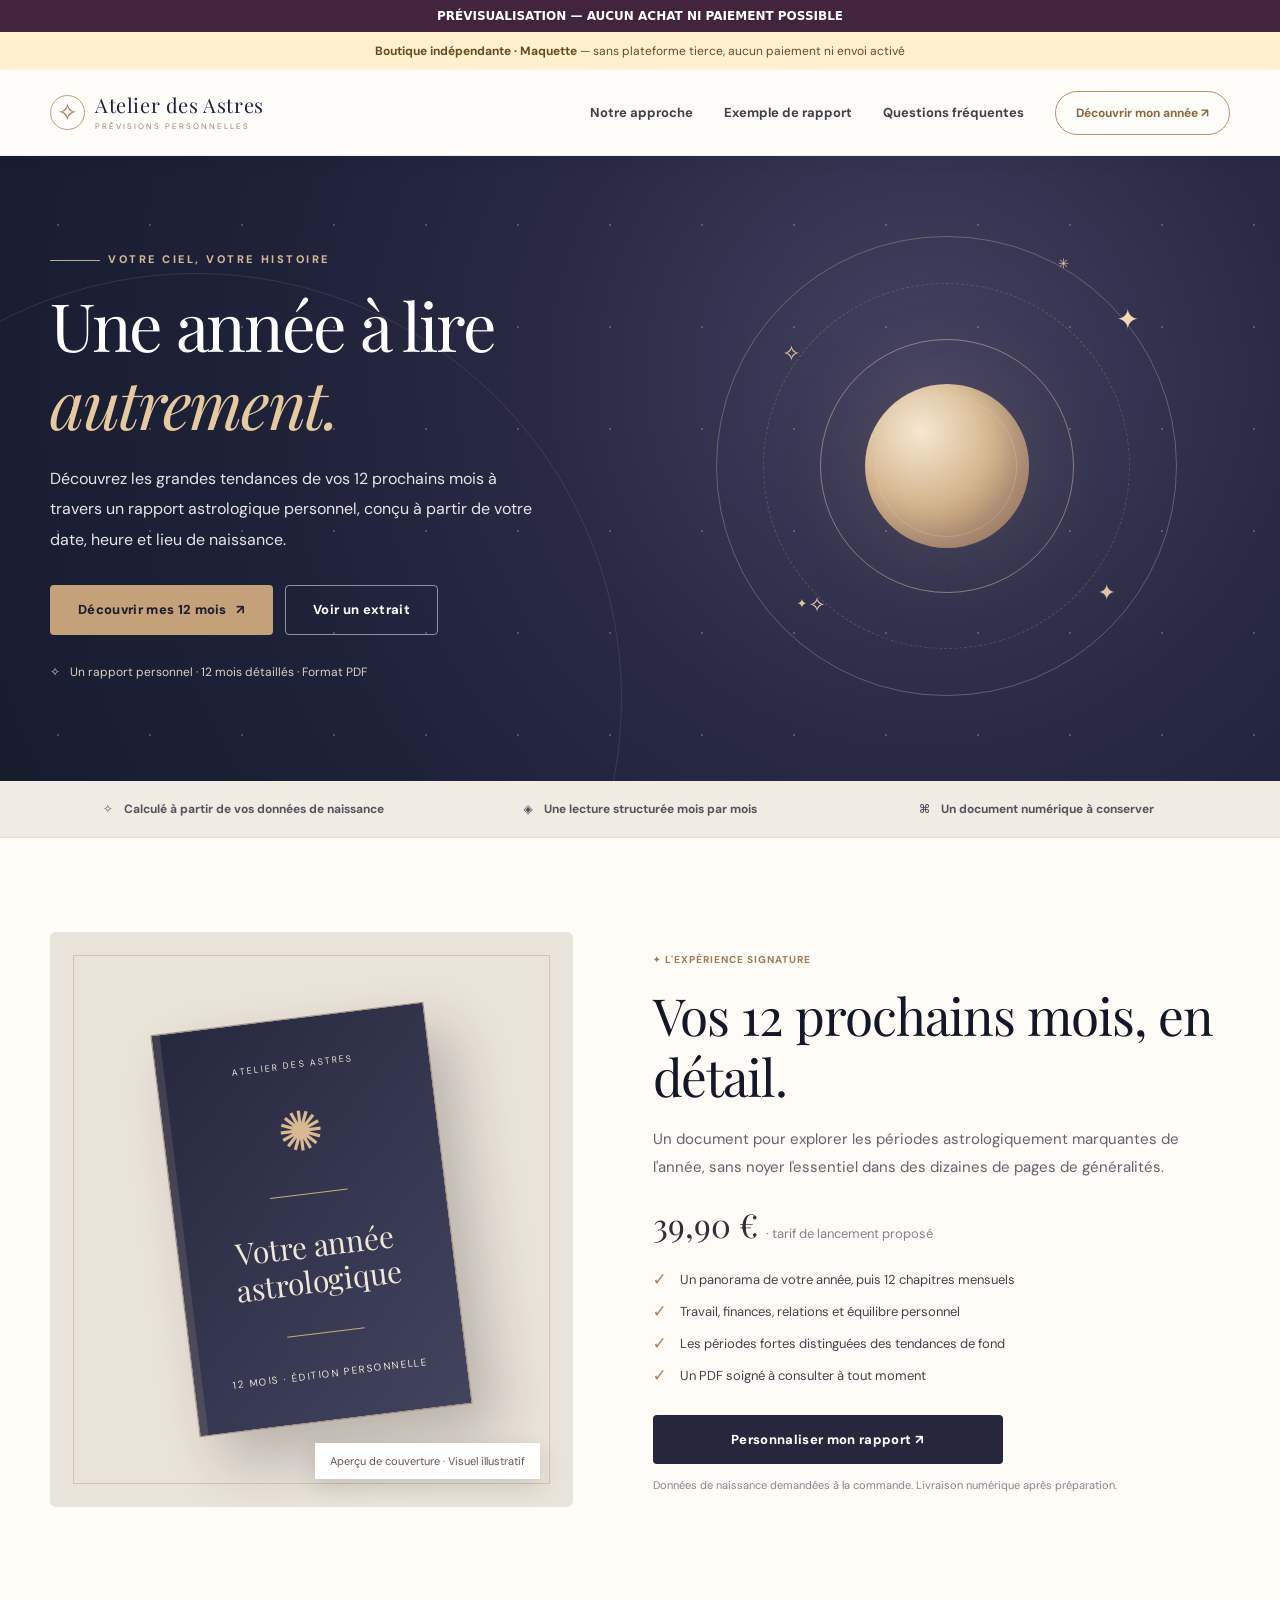
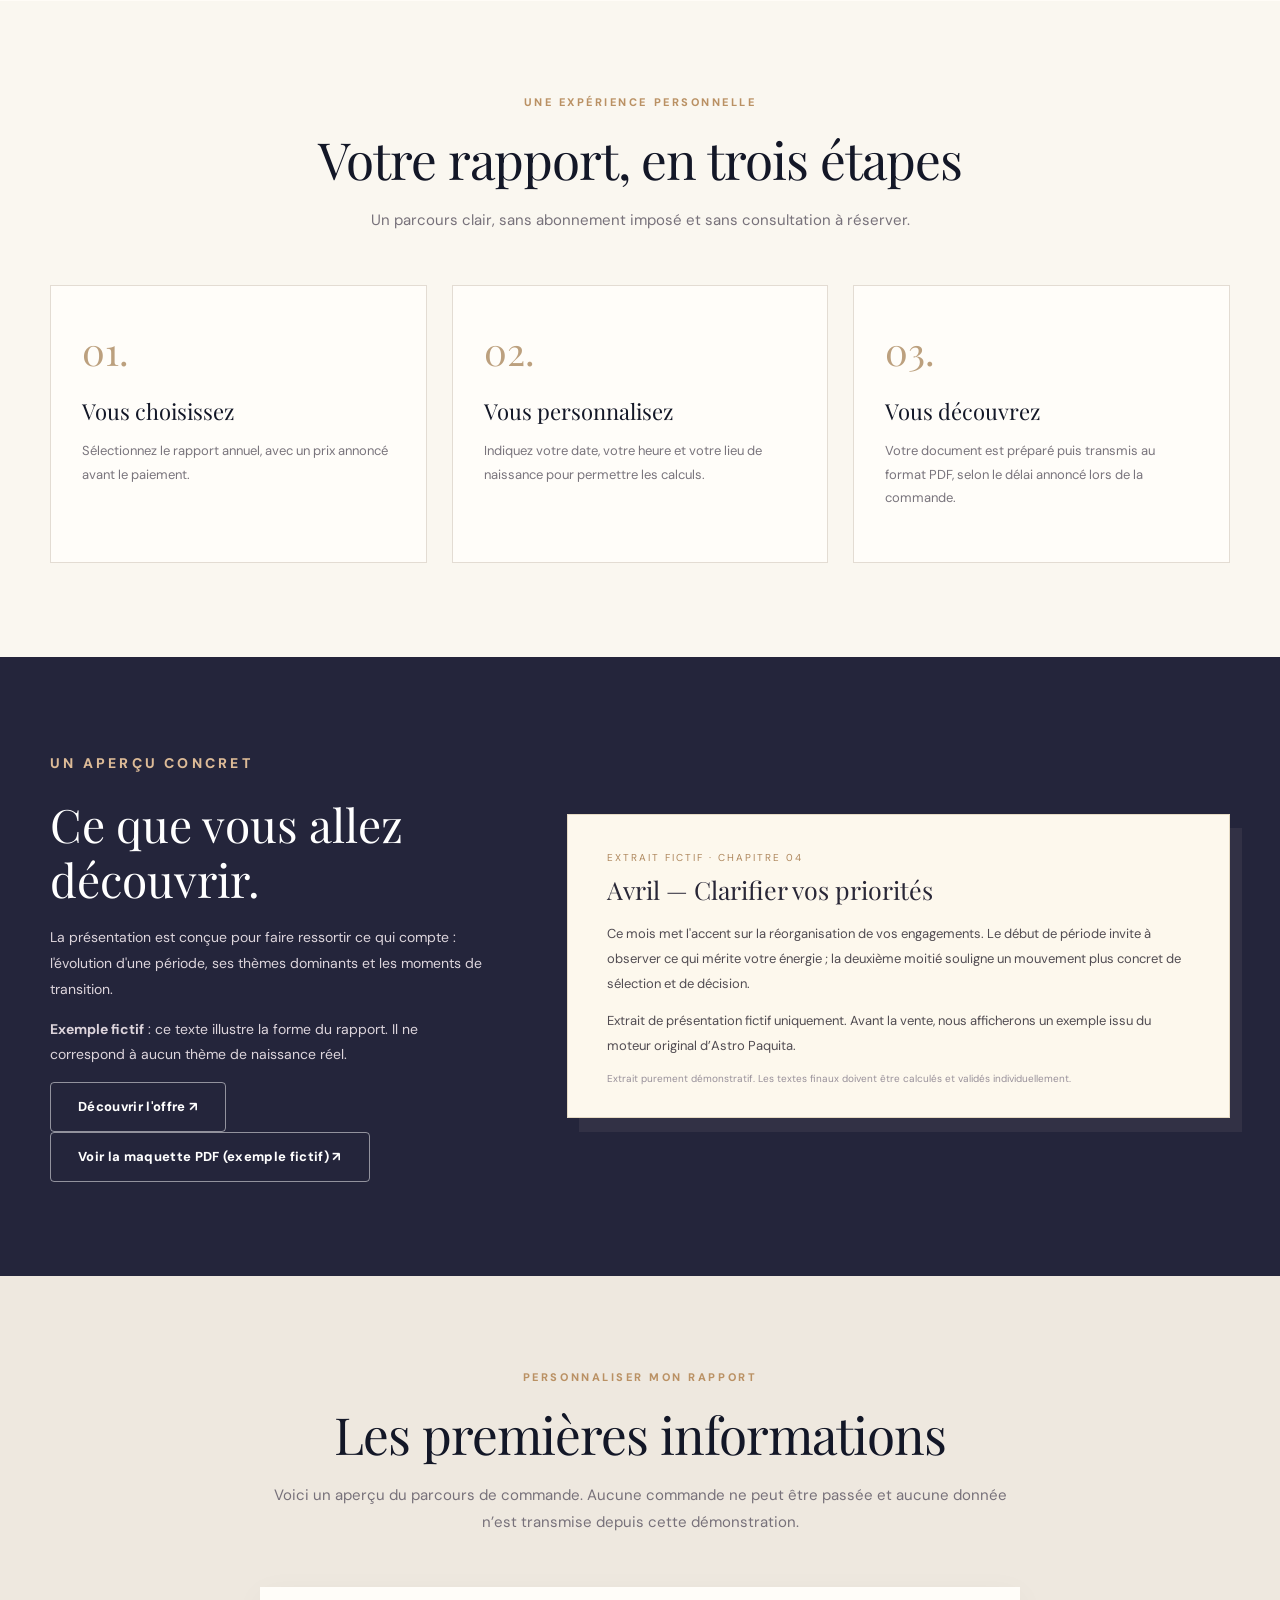
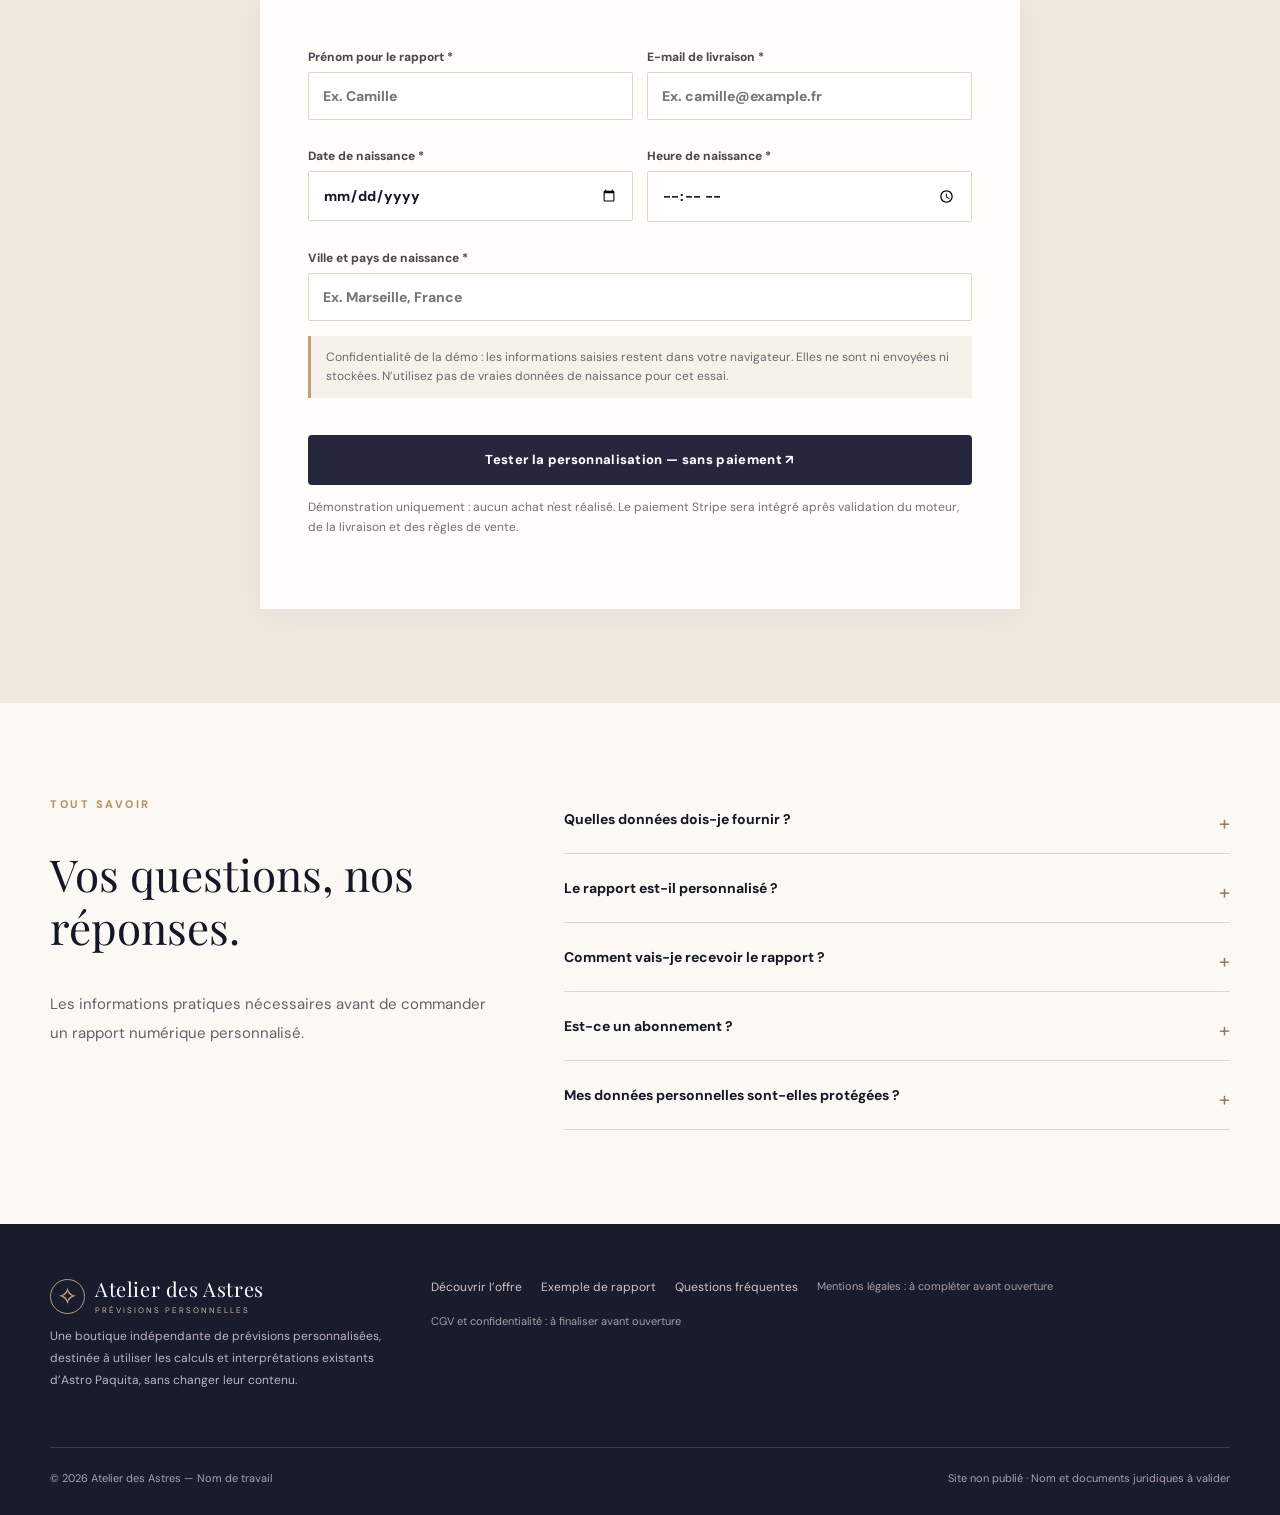
==== boutique-astres-demo/index.html @ d21942f3 "Ajouter la maquette de boutique astrologique en branche isolée, sans vente" ====
<!doctype html>
<!DOCTYPE html>
<html lang="fr"><head><meta name="robots" content="noindex,nofollow,noarchive"><meta charset="utf-8"/><meta content="width=device-width,initial-scale=1" name="viewport"/><meta content="#20243d" name="theme-color"/><title>Atelier des Astres | Prévisions astrologiques personnalisées — Démonstration</title><meta content="Prototype de boutique indépendante de prévisions astrologiques personnalisées, sans plateforme tierce." name="description"/><style>@import url('https://fonts.googleapis.com/css2?family=DM+Sans:wght@400;500;600;700&family=Manrope:wght@400;500;600;700;800&family=Playfair+Display:wght@400;500;600;700&display=swap');
:root{--night:#131727;--deep:#20243d;--wine:#343049;--gold:#ba9164;--lightgold:#dbc4a3;--cream:#faf7f0;--paper:#fffcf7;--gray:#666a76;--line:rgba(28,31,45,.12);--radius:16px;--serif:'Playfair Display',Georgia,serif;--sans:'DM Sans',Arial,sans}
*{box-sizing:border-box}html{scroll-behavior:smooth}body{margin:0;background:var(--cream);color:var(--night);font-family:var(--sans);font-size:16px;-webkit-font-smoothing:antialiased}button,input,select,textarea{font:inherit}a{color:inherit;text-decoration:none}button{cursor:pointer}img{max-width:100%}.container{width:min(1180px,calc(100% - 48px));margin:0 auto}.sr-only{position:absolute;width:1px;height:1px;clip:rect(0,0,0,0);overflow:hidden}.skip{position:absolute;left:-999px}.skip:focus{left:10px;top:10px;z-index:60;background:white;padding:15px}.announce{background:#29283b;color:#fbebd6;text-align:center;letter-spacing:.11em;text-transform:uppercase;font-size:10px;font-weight:700;padding:10px 12px}.site-header{position:sticky;top:0;z-index:45;background:#fffdf9;border-bottom:1px solid rgba(27,23,32,.07);box-shadow:0 4px 25px rgba(10,10,20,.02)}.head-in{height:85px;display:flex;align-items:center;justify-content:space-between;gap:20px}.logo{display:flex;align-items:center;gap:10px;color:#20203b;line-height:1}.brand-glyph{width:35px;height:35px;display:inline-grid;place-items:center;border:1px solid #b89c7a;border-radius:50%;font-family:Georgia;font-size:25px;color:#a27e5e}.brand-text{font-family:var(--serif);font-size:20px;letter-spacing:.03em}.brand-sub{display:block;font-family:var(--sans);text-transform:uppercase;font-size:8px;letter-spacing:.25em;margin-top:7px;color:#9c8069}.nav{display:flex;align-items:center;gap:31px}.nav a{font-size:13px;font-weight:700;color:#41404a}.nav a:hover{color:#a47a50}.nav-cta{border:1px solid var(--gold);padding:13px 20px;border-radius:30px!important;color:#8b673f!important;font-size:12px!important}.menu-btn{display:none;border:0;background:transparent;color:var(--night);font-size:23px}.hero{position:relative;background:radial-gradient(circle at 72% 35%,#43415f 0%,#292943 38%,#1e2239 65%,#181c2f 100%);color:#fff;overflow:hidden}.hero::before{content:'';position:absolute;inset:0;opacity:.25;background-image:radial-gradient(#f9dfbb 1px, transparent 1.2px);background-size:92px 102px;transform:translate(12px,18px);pointer-events:none}.hero::after{content:'';position:absolute;left:-18%;bottom:-55%;width:850px;height:850px;border:1px solid rgba(211,183,148,.14);border-radius:50%}.hero-in{min-height:610px;display:grid;grid-template-columns:1.04fr .96fr;align-items:center;position:relative;z-index:1;padding-top:60px;padding-bottom:65px}.eyebrow{text-transform:uppercase;letter-spacing:.23em;font-size:11px;font-weight:800;color:var(--gold);margin:0 0 20px}.hero .eyebrow{color:#d6b993}.hero h1{font-family:var(--serif);font-size:clamp(49px,5.2vw,78px);line-height:1.16;letter-spacing:-.035em;max-width:665px;font-weight:400;margin:0 0 23px}.hero h1 em{font-weight:400;color:#e7c99f;font-style:italic}.hero-desc{max-width:485px;color:#e7e4e9;font-size:16px;line-height:1.9;margin:0 0 30px}.btn{border-radius:4px;border:1px solid transparent;background:var(--night);color:#fff;padding:16px 27px;display:inline-flex;align-items:center;justify-content:center;gap:9px;font-size:13px;letter-spacing:.025em;font-weight:800;line-height:1.2}.btn:hover{filter:brightness(1.10)}.btn.gold{background:#c5a17a;color:#1c1d2e}.btn.outline{background:transparent;border-color:rgba(255,255,255,.5);color:#fff}.btn.ink{background:#26263d}.hero-acts{display:flex;flex-wrap:wrap;align-items:center;gap:12px}.hero-note{display:flex;gap:10px;align-items:center;margin-top:29px;color:#ded0c0;font-size:12px}.hero-visual{position:relative;width:100%;height:500px;display:grid;place-items:center}.orbital{position:relative;width:min(470px,100%);aspect-ratio:1;display:grid;place-items:center}.orbit{position:absolute;border-radius:50%;border:1px solid rgba(229,204,173,.3)}.orbit.o1{inset:1%}.orbit.o2{inset:11%;border-style:dashed;border-color:rgba(229,204,173,.20)}.orbit.o3{inset:23%;border-color:rgba(229,204,173,.47)}.orbit.o4{inset:35%;border-color:rgba(229,204,173,.3)}.orbit.o1::after{content:'✦';position:absolute;right:8%;top:14%;font-size:28px;color:#f3d9b3}.orbit.o2::after{content:'✧';position:absolute;left:12%;bottom:8%;font-size:21px;color:#e8d1b1}.sun{width:35%;aspect-ratio:1;border-radius:50%;background:radial-gradient(circle at 34% 29%,#f5e8d3,#d7ba93 42%,#b28d67 79%,#7b6680 100%);box-shadow:0 0 100px #e1ba8a22, inset -17px -17px 25px #7d657450}.star{position:absolute;color:#e1c59e;font-size:22px}.star.s1{left:15%;top:23%}.star.s2{right:14%;bottom:20%}.star.s3{right:24%;top:5%;font-size:13px}.star.s4{left:18%;bottom:19%;font-size:13px}.mini-line{width:50px;border-top:1px solid #c6a987;display:inline-block;vertical-align:middle;margin-right:8px}.trust-strip{background:#f1ece3;border-bottom:1px solid #e5ddd2}.trust-in{display:grid;grid-template-columns:repeat(3,1fr);gap:10px;padding:20px 0}.trust-item{display:flex;align-items:center;justify-content:center;gap:11px;color:#545260;font-size:12px;font-weight:700}.trust-item svg{width:19px;height:19px;color:#9d795b}.section{padding:94px 0}.section-heading{text-align:center;max-width:740px;margin:0 auto 51px}.section-heading h2,.story-copy h2,.offer-copy h2,.faq-area h2{font-family:var(--serif);font-size:clamp(35px,4vw,52px);font-weight:400;letter-spacing:-.02em;line-height:1.2;margin:12px 0 17px}.section-heading p:not(.eyebrow){color:#77717a;line-height:1.8;font-size:15px}.offer{background:var(--paper)}.offer-in{display:grid;grid-template-columns:.95fr 1.05fr;gap:80px;align-items:center}.report-mock{position:relative;min-height:575px;display:grid;place-items:center;background:#eae3d9;border-radius:6px;overflow:hidden}.report-mock:before{content:'';position:absolute;inset:23px;border:1px solid rgba(126,102,83,.24)}.report-mock:after{content:'✳';position:absolute;font-size:360px;line-height:1;color:rgba(148,122,91,.06)}.book{z-index:1;width:275px;height:405px;transform:rotate(-7deg);background:linear-gradient(135deg,#26283f,#42445e);box-shadow:22px 30px 55px #261f243f, inset 8px 0 0 #d1bfa225;border:1px solid #9d8b7f;padding:40px 25px;text-align:center;color:#efe6d8;display:flex;flex-direction:column;align-items:center;justify-content:space-between}.book-symbol{font-size:55px;color:#d9b992;line-height:1}.book-over{font-size:9px;letter-spacing:.24em}.book-title{font-family:var(--serif);font-size:30px;line-height:1.2}.book-rule{width:78px;border-top:1px solid #cbaa7c}.book-foot{font-size:10px;letter-spacing:.15em}.mock-label{position:absolute;right:33px;bottom:28px;background:#fff;padding:11px 15px;color:#625447;font-size:11px;z-index:2;box-shadow:0 7px 25px #0002}.offer-tag{display:inline-flex;gap:8px;align-items:center;color:#a07b56;letter-spacing:.1em;text-transform:uppercase;font-size:10px;font-weight:800}.offer-copy h2{margin:17px 0}.offer-price{font-family:var(--serif);font-size:33px;color:#332d3a;margin:20px 0}.offer-price span{font-family:var(--sans);font-size:13px;color:#88808a}.lead{font-size:15px;line-height:1.9;color:#65616b;max-width:530px}.checklist{padding:0;margin:25px 0 31px;list-style:none;display:grid;gap:15px}.checklist li{display:flex;gap:13px;font-size:13px;color:#42404a;align-items:flex-start}.checkmark{color:#aa835e;font-size:17px;line-height:1}.offer-cta{width:100%;max-width:350px}.offer-small{display:block;font-size:11px;color:#88818b;margin-top:14px}.how-grid{display:grid;grid-template-columns:repeat(3,1fr);gap:25px}.step-card{padding:39px 31px;border:1px solid #e3dcd3;background:#fffdf9;min-height:255px}.step-num{font-family:var(--serif);font-size:38px;color:#bca07e}.step-card h3{font-family:var(--serif);font-size:22px;font-weight:400;margin:20px 0 11px}.step-card p{font-size:13px;line-height:1.8;color:#79747c}.sample{background:#24253b;color:white}.sample-in{display:grid;grid-template-columns:.8fr 1.2fr;gap:75px;align-items:center}.sample h2{font-family:var(--serif);font-size:46px;font-weight:400;line-height:1.2;margin:12px 0 18px}.sample p{font-size:14px;color:#ddd5dc;line-height:1.85}.sample-paper{background:#fdf8ed;color:#292737;border:1px solid #e5dac4;padding:36px 39px 32px;box-shadow:12px 14px 0 #6b617133}.sample-paper h3{font-family:var(--serif);font-size:25px;font-weight:400;margin:9px 0 16px}.sample-paper p{color:#514c52;font-size:13px;line-height:1.9}.sample-date{font-size:10px;letter-spacing:.2em;color:#ae875d;text-transform:uppercase}.sample-caption{font-size:10px;color:#98909a}.faq{background:#fcf8f3}.faq-in{display:grid;grid-template-columns: .8fr 1.2fr;gap:70px}.faq-area{display:grid;align-content:start;gap:12px}.faq-area details{border-bottom:1px solid #ded7cc;padding:13px 0 17px}.faq-area summary{list-style:none;cursor:pointer;font-size:14px;font-weight:700;display:flex;justify-content:space-between;gap:15px}.faq-area summary::after{content:'+';color:#95795c;font-size:20px;font-weight:400}.faq-area details[open] summary::after{content:'−'}.faq-area details p{font-size:13px;color:#74707a;line-height:1.8}.footer{background:#191c2d;color:#e9e2df;padding:55px 0 30px}.footer-top{display:flex;justify-content:space-between;gap:40px;align-items:start;padding-bottom:44px}.footer .logo{color:#fff}.footer .brand-glyph{color:#d7ad86}.footer .brand-text{color:#fff}.footer .brand-sub{color:#ccb69c}.footer-about{font-size:12px;line-height:1.8;max-width:380px;color:#bcb5c0}.footer-links{display:flex;gap:19px;flex-wrap:wrap;font-size:12px;color:#d1c3c3}.foot-bottom{display:flex;justify-content:space-between;gap:15px;border-top:1px solid #ffffff25;padding-top:23px;font-size:11px;color:#aaa3ac}.product-page{padding:70px 0}.product-grid{display:grid;grid-template-columns:1fr 1fr;gap:65px}.product-page .report-mock{min-height:590px}.product-page h1{font:400 47px/1.18 var(--serif);margin:10px 0 16px}.field-grid{display:grid;grid-template-columns:1fr 1fr;gap:14px}.field{display:flex;flex-direction:column;gap:7px;font-size:12px;color:#4c4750;font-weight:800;margin:14px 0}.field input{width:100%;border:1px solid #dcd5cb;border-radius:2px;padding:14px;background:#fff;color:var(--night);font-size:14px}.field input:focus{outline:2px solid #c6a882;outline-offset:1px}.form-cta{width:100%;margin:14px 0 12px}.product-points{margin:26px 0}.product-text{line-height:1.8;color:#62616a;font-size:14px}.cart-page,.simple-page{padding:80px 0;min-height:65vh}.cart-page h1,.simple-page h1{font:400 44px var(--serif)}.cart-line{padding:17px 0;border-bottom:1px solid var(--line);display:flex;justify-content:space-between;gap:20px}.cart-btn{margin-top:30px}.cart-page input{padding:10px;border:1px solid #d9d5d0}.cart-summary{padding:20px 0;font-weight:700}.notice{font-size:12px;color:#746d75;line-height:1.7}.preview-banner{font-size:12px;text-align:center;background:#fff0cf;color:#674b23;padding:11px}.preview-only{background:#222539;color:white}.preview-only .field{color:#ece8e8}.preview-only .field input{background:#faf8f5}.demo-feedback{font-size:13px;color:#5d4865;padding:12px 0}.demo-modal{position:fixed;inset:0;background:#10101eaa;z-index:90;display:none;align-items:center;justify-content:center;padding:20px}.demo-modal.open{display:flex}.demo-window{background:#fffdf9;max-width:600px;width:100%;padding:35px;box-shadow:0 20px 70px #0005;max-height:85vh;overflow:auto}.demo-window h2{font:400 31px var(--serif)}.demo-close{float:right;border:0;background:transparent;font-size:24px}.badge{font-size:10px;letter-spacing:.16em;color:#a38466;text-transform:uppercase;font-weight:800}
@media(max-width:900px){.nav{gap:15px}.nav a{font-size:12px}.hero-in{grid-template-columns:1.2fr .8fr}.hero h1{font-size:55px}.hero-visual{height:380px}.offer-in,.sample-in{gap:40px}.report-mock{min-height:520px}.faq-in{gap:35px}}
@media(max-width:700px){.container{width:min(100% - 34px,1180px)}.head-in{height:71px}.brand-text{font-size:18px}.brand-glyph{width:30px;height:30px;font-size:22px}.menu-btn{display:block}.nav{display:none;position:absolute;top:71px;left:0;right:0;padding:21px 24px 27px;background:#fffdf9;border-top:1px solid var(--line);box-shadow:0 13px 20px #0002;flex-direction:column;align-items:stretch}.nav.open{display:flex}.nav a{font-size:14px}.nav-cta{text-align:center}.hero-in{padding-top:65px;padding-bottom:55px;min-height:auto;grid-template-columns:1fr}.hero h1{font-size:clamp(43px,10vw,59px)}.hero-desc{font-size:14px}.hero-visual{height:260px;margin-top:25px}.orbital{width:265px}.trust-in{grid-template-columns:1fr;gap:14px;padding:18px 0}.trust-item{justify-content:flex-start;font-size:11px}.section{padding:65px 0}.section-heading{margin-bottom:32px}.offer-in,.sample-in,.faq-in,.product-grid{grid-template-columns:1fr;gap:34px}.offer-in .report-mock{order:1}.offer-in .offer-copy{order:0}.report-mock{min-height:400px}.book{width:215px;height:315px;padding:30px 22px}.book-title{font-size:25px}.book-symbol{font-size:41px}.mock-label{right:20px;bottom:19px}.how-grid{grid-template-columns:1fr;gap:13px}.step-card{min-height:0;padding:25px}.step-card h3{margin:11px 0}.sample h2{font-size:39px}.sample-paper{padding:27px}.faq-in{gap:20px}.footer-top,.foot-bottom{flex-direction:column;gap:20px}.footer-links{gap:12px 19px}.product-page{padding:40px 0}.product-page .report-mock{min-height:420px}.product-page h1{font-size:38px}.field-grid{grid-template-columns:1fr;gap:0}.hero-note{margin-top:25px}.hero-acts .btn{font-size:12px;padding:15px 17px}}

.privacy-demo{font-size:12px;line-height:1.6;color:#6d6672;margin:15px 0 23px;padding:12px 15px;border-left:3px solid #c2a077;background:#f7f2e9}
.demo-result{display:block;border:1px solid #b7a78b;background:#f7f3ed;color:#252535;padding:19px 21px;margin-top:20px;line-height:1.65;font-size:13px}
.demo-result[hidden]{display:none!important}
.demo-result strong{font-size:17px;color:#393045}
.demo-result ul{padding-left:20px;margin:10px 0}
.demo-result .note{color:#755b43;font-size:12px}
</style></head><body><div style="position:sticky;top:0;z-index:100000;background:#42243d;color:white;text-align:center;padding:9px 14px;font:700 12px system-ui">PRÉVISUALISATION — AUCUN ACHAT NI PAIEMENT POSSIBLE</div><div class="preview-banner"><strong>Boutique indépendante · Maquette</strong> — sans plateforme tierce, aucun paiement ni envoi activé</div><header class="site-header" id="haut"><div class="container head-in"><a class="logo" href="#haut"><span class="brand-glyph">✧</span><span class="brand-text">Atelier des Astres<small class="brand-sub">Prévisions personnelles</small></span></a><button aria-expanded="false" aria-label="Ouvrir le menu" class="menu-btn" data-mobile-menu="">☰</button><nav class="nav" data-nav=""><a href="#approche">Notre approche</a><a href="#exemple">Exemple de rapport</a><a href="#questions">Questions fréquentes</a><a class="nav-cta" href="#commander">Découvrir mon année ↗</a></nav></div></header><section class="hero"><div class="container hero-in"><div><p class="eyebrow"><span class="mini-line"></span>Votre ciel, votre histoire</p><h1>Une année à lire <em>autrement.</em></h1><p class="hero-desc">Découvrez les grandes tendances de vos 12 prochains mois à travers un rapport astrologique personnel, conçu à partir de votre date, heure et lieu de naissance.</p><div class="hero-acts"><a class="btn gold" href="#commander">Découvrir mes 12 mois <span aria-hidden="true">↗</span></a><a class="btn outline" href="#exemple">Voir un extrait</a></div><div class="hero-note"><span>✧</span> <span>Un rapport personnel · 12 mois détaillés · Format PDF</span></div></div><div aria-hidden="true" class="hero-visual"><div class="orbital"><div class="orbit o1"></div><div class="orbit o2"></div><div class="orbit o3"></div><div class="orbit o4"></div><div class="sun"></div><span class="star s1">✧</span><span class="star s2">✦</span><span class="star s3">✳</span><span class="star s4">✦</span></div></div></div></section><div class="trust-strip"><div class="container trust-in"><div class="trust-item"><span>✧</span> Calculé à partir de vos données de naissance</div><div class="trust-item"><span>◈</span> Une lecture structurée mois par mois</div><div class="trust-item"><span>⌘</span> Un document numérique à conserver</div></div></div><section class="section offer" id="offre"><div class="container offer-in"><div class="report-mock"><div class="book"><span class="book-over">ATELIER DES ASTRES</span><span class="book-symbol">✺</span><div class="book-rule"></div><span class="book-title">Votre année<br/>astrologique</span><div class="book-rule"></div><span class="book-foot">12 MOIS · ÉDITION PERSONNELLE</span></div><span class="mock-label">Aperçu de couverture · Visuel illustratif</span></div><div class="offer-copy"><div class="offer-tag">✦ L'expérience signature</div><h2>Vos 12 prochains mois, en détail.</h2><p class="lead">Un document pour explorer les périodes astrologiquement marquantes de l'année, sans noyer l'essentiel dans des dizaines de pages de généralités.</p><div class="offer-price">39,90 € <span>· tarif de lancement proposé</span></div><ul class="checklist"><li><span class="checkmark">✓</span> Un panorama de votre année, puis 12 chapitres mensuels</li><li><span class="checkmark">✓</span> Travail, finances, relations et équilibre personnel</li><li><span class="checkmark">✓</span> Les périodes fortes distinguées des tendances de fond</li><li><span class="checkmark">✓</span> Un PDF soigné à consulter à tout moment</li></ul><a class="btn ink offer-cta" href="#commander">Personnaliser mon rapport ↗</a><span class="offer-small">Données de naissance demandées à la commande. Livraison numérique après préparation.</span></div></div></section><section class="section" id="approche"><div class="container"><div class="section-heading"><p class="eyebrow">Une expérience personnelle</p><h2>Votre rapport, en trois étapes</h2><p>Un parcours clair, sans abonnement imposé et sans consultation à réserver.</p></div><div class="how-grid"><div class="step-card"><div class="step-num">01.</div><h3>Vous choisissez</h3><p>Sélectionnez le rapport annuel, avec un prix annoncé avant le paiement.</p></div><div class="step-card"><div class="step-num">02.</div><h3>Vous personnalisez</h3><p>Indiquez votre date, votre heure et votre lieu de naissance pour permettre les calculs.</p></div><div class="step-card"><div class="step-num">03.</div><h3>Vous découvrez</h3><p>Votre document est préparé puis transmis au format PDF, selon le délai annoncé lors de la commande.</p></div></div></div></section><section class="section sample" id="exemple"><div class="container sample-in"><div><p class="eyebrow" style="color:#ddbb97">Un aperçu concret</p><h2>Ce que vous allez découvrir.</h2><p>La présentation est conçue pour faire ressortir ce qui compte : l'évolution d'une période, ses thèmes dominants et les moments de transition.</p><p><strong>Exemple fictif</strong> : ce texte illustre la forme du rapport. Il ne correspond à aucun thème de naissance réel.</p><a class="btn outline" href="#commander">Découvrir l'offre ↗</a><a class="btn outline" href="rapport_exemple.pdf">Voir la maquette PDF (exemple fictif) ↗</a></div><div class="sample-paper"><div class="sample-date">Extrait fictif · Chapitre 04</div><h3>Avril — Clarifier vos priorités</h3><p>Ce mois met l'accent sur la réorganisation de vos engagements. Le début de période invite à observer ce qui mérite votre énergie ; la deuxième moitié souligne un mouvement plus concret de sélection et de décision.</p><p>Extrait de présentation fictif uniquement. Avant la vente, nous afficherons un exemple issu du moteur original d’Astro Paquita.</p><div class="sample-caption">Extrait purement démonstratif. Les textes finaux doivent être calculés et validés individuellement.</div></div></div></section><section class="section" id="commander" style="background:#eee8df"><div class="container" style="max-width:760px"><div class="section-heading"><p class="eyebrow">Personnaliser mon rapport</p><h2>Les premières informations</h2><p>Voici un aperçu du parcours de commande. Aucune commande ne peut être passée et aucune donnée n’est transmise depuis cette démonstration.</p></div><div style="background:#fffdf9;padding:clamp(22px,4vw,48px);box-shadow:0 7px 30px #1c21330a"><form id="previewForm"><div class="field-grid"><label class="field">Prénom pour le rapport *<input id="firstName" maxlength="100" placeholder="Ex. Camille" required="" type="text"/></label><label class="field">E-mail de livraison *<input id="buyerEmail" maxlength="100" placeholder="Ex. camille@example.fr" required="" type="email"/></label></div><div class="field-grid"><label class="field">Date de naissance *<input id="birthdate" required="" type="date"/></label><label class="field">Heure de naissance *<input id="birthtime" required="" type="time"/></label></div><label class="field">Ville et pays de naissance *<input id="birthplace" placeholder="Ex. Marseille, France" required="" type="text"/></label><p class="privacy-demo">Confidentialité de la démo : les informations saisies restent dans votre navigateur. Elles ne sont ni envoyées ni stockées. N’utilisez pas de vraies données de naissance pour cet essai.</p><button class="btn ink form-cta" type="submit">Tester la personnalisation — sans paiement ↗</button><div class="notice">Démonstration uniquement : aucun achat n'est réalisé. Le paiement Stripe sera intégré après validation du moteur, de la livraison et des règles de vente.</div><div class="demo-feedback" id="formMsg" role="status"></div><div aria-live="polite" class="demo-result" hidden="" id="previewOrder" role="status"></div></form></div></div></section><section class="section faq" id="questions"><div class="container faq-in"><div><p class="eyebrow">Tout savoir</p><h2 style="font:400 44px/1.2 var(--serif)">Vos questions, nos réponses.</h2><p class="lead">Les informations pratiques nécessaires avant de commander un rapport numérique personnalisé.</p></div><div class="faq-area"><details><summary>Quelles données dois-je fournir ?</summary><p>Votre date, votre heure et votre lieu de naissance. La précision de l'heure influe sur certains calculs astrologiques.</p></details><details><summary>Le rapport est-il personnalisé ?</summary><p>La boutique est conçue pour produire des rapports à partir de données individuelles, après validation de la méthode de calcul et du processus de génération.</p></details><details><summary>Comment vais-je recevoir le rapport ?</summary><p>Au format PDF. Le mode d'envoi et le délai précis seront affichés avant toute mise en vente.</p></details><details><summary>Est-ce un abonnement ?</summary><p>Non. L'offre présentée correspond à un achat unique.</p></details><details><summary>Mes données personnelles sont-elles protégées ?</summary><p>Une politique de confidentialité détaillera les données collectées, leur durée de conservation et les droits des acheteurs avant l'ouverture des ventes.</p></details></div></div></section><footer class="footer"><div class="container"><div class="footer-top"><div><a class="logo" href="#haut"><span class="brand-glyph">✧</span><span class="brand-text">Atelier des Astres<small class="brand-sub">Prévisions personnelles</small></span></a><p class="footer-about">Une boutique indépendante de prévisions personnalisées, destinée à utiliser les calculs et interprétations existants d’Astro Paquita, sans changer leur contenu.</p></div><div class="footer-links"><a href="#offre">Découvrir l’offre</a><a href="rapport_exemple.pdf">Exemple de rapport</a><a href="#questions">Questions fréquentes</a><span style="font-size:11px;opacity:.78">Mentions légales : à compléter avant ouverture</span><span style="font-size:11px;opacity:.78">CGV et confidentialité : à finaliser avant ouverture</span></div></div><div class="foot-bottom"><span>© 2026 Atelier des Astres — Nom de travail</span><span>Site non publié · Nom et documents juridiques à valider</span></div></div></footer><script>
(() => {
 const menu=document.querySelector('[data-mobile-menu]');
 const nav=document.querySelector('[data-nav]');
 menu?.addEventListener('click',()=>{
   const open=nav.classList.toggle('open');
   menu.setAttribute('aria-expanded',String(open));
 });
 nav?.querySelectorAll('a').forEach(a=>a.addEventListener('click',()=>{
   nav.classList.remove('open');menu.setAttribute('aria-expanded','false');
 }));
 const form=document.getElementById('previewForm');
 const msg=document.getElementById('formMsg');
 const result=document.getElementById('previewOrder');
 const display=(id)=>document.getElementById(id).value.trim();
 const text=(tag,value)=>{const e=document.createElement(tag);e.textContent=value;return e};
 form.addEventListener('submit',(event)=>{
   event.preventDefault();
   if(!form.reportValidity())return;
   const birthdate=display('birthdate');
   if(new Date(birthdate+'T12:00:00').getTime()>Date.now()){
      msg.textContent='La date de naissance doit être antérieure ou égale à aujourd’hui.'; return;
   }
   result.replaceChildren();
   result.append(text('strong','Simulation de commande — aucune somme débitée'));
   const list=text('ul','');
   for(const line of [
      'Produit : Votre année astrologique personnalisée',
      'Prix envisagé : 39,90 € (non facturé)',
      'Prénom : '+display('firstName'),
      'Date de naissance : '+birthdate,
      'Heure : '+display('birthtime'),
      'Lieu : '+display('birthplace'),
      'E-mail de livraison : '+display('buyerEmail')
   ])list.append(text('li',line));
   result.append(list,text('p','La vraie version transmettra la commande à un serveur sécurisé, puis à Stripe, et ne livrera le rapport qu’après confirmation du paiement.'));
   result.hidden=false;
   msg.textContent='✓ La présentation du parcours est validée. Aucune donnée n’a quitté cette page.';
   result.scrollIntoView({behavior:'smooth',block:'nearest'});
 });
})();
</script></body></html>
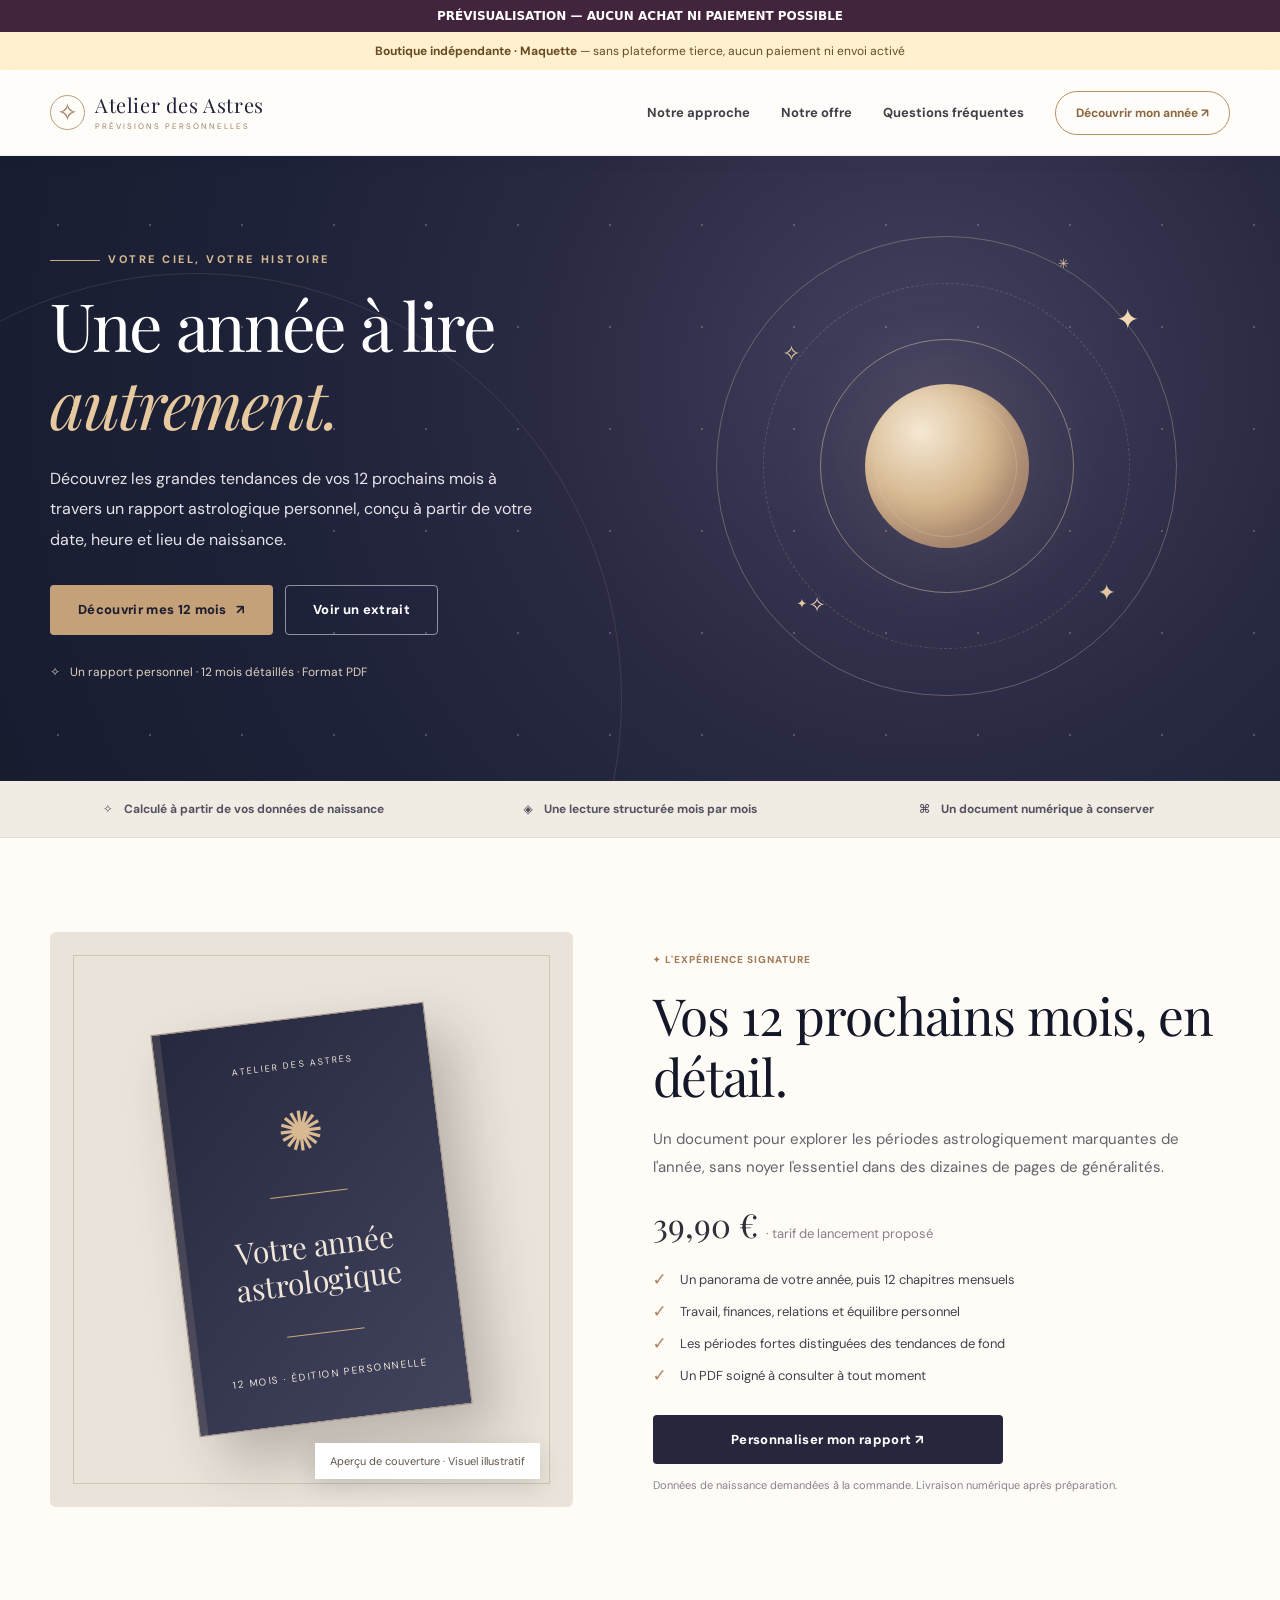
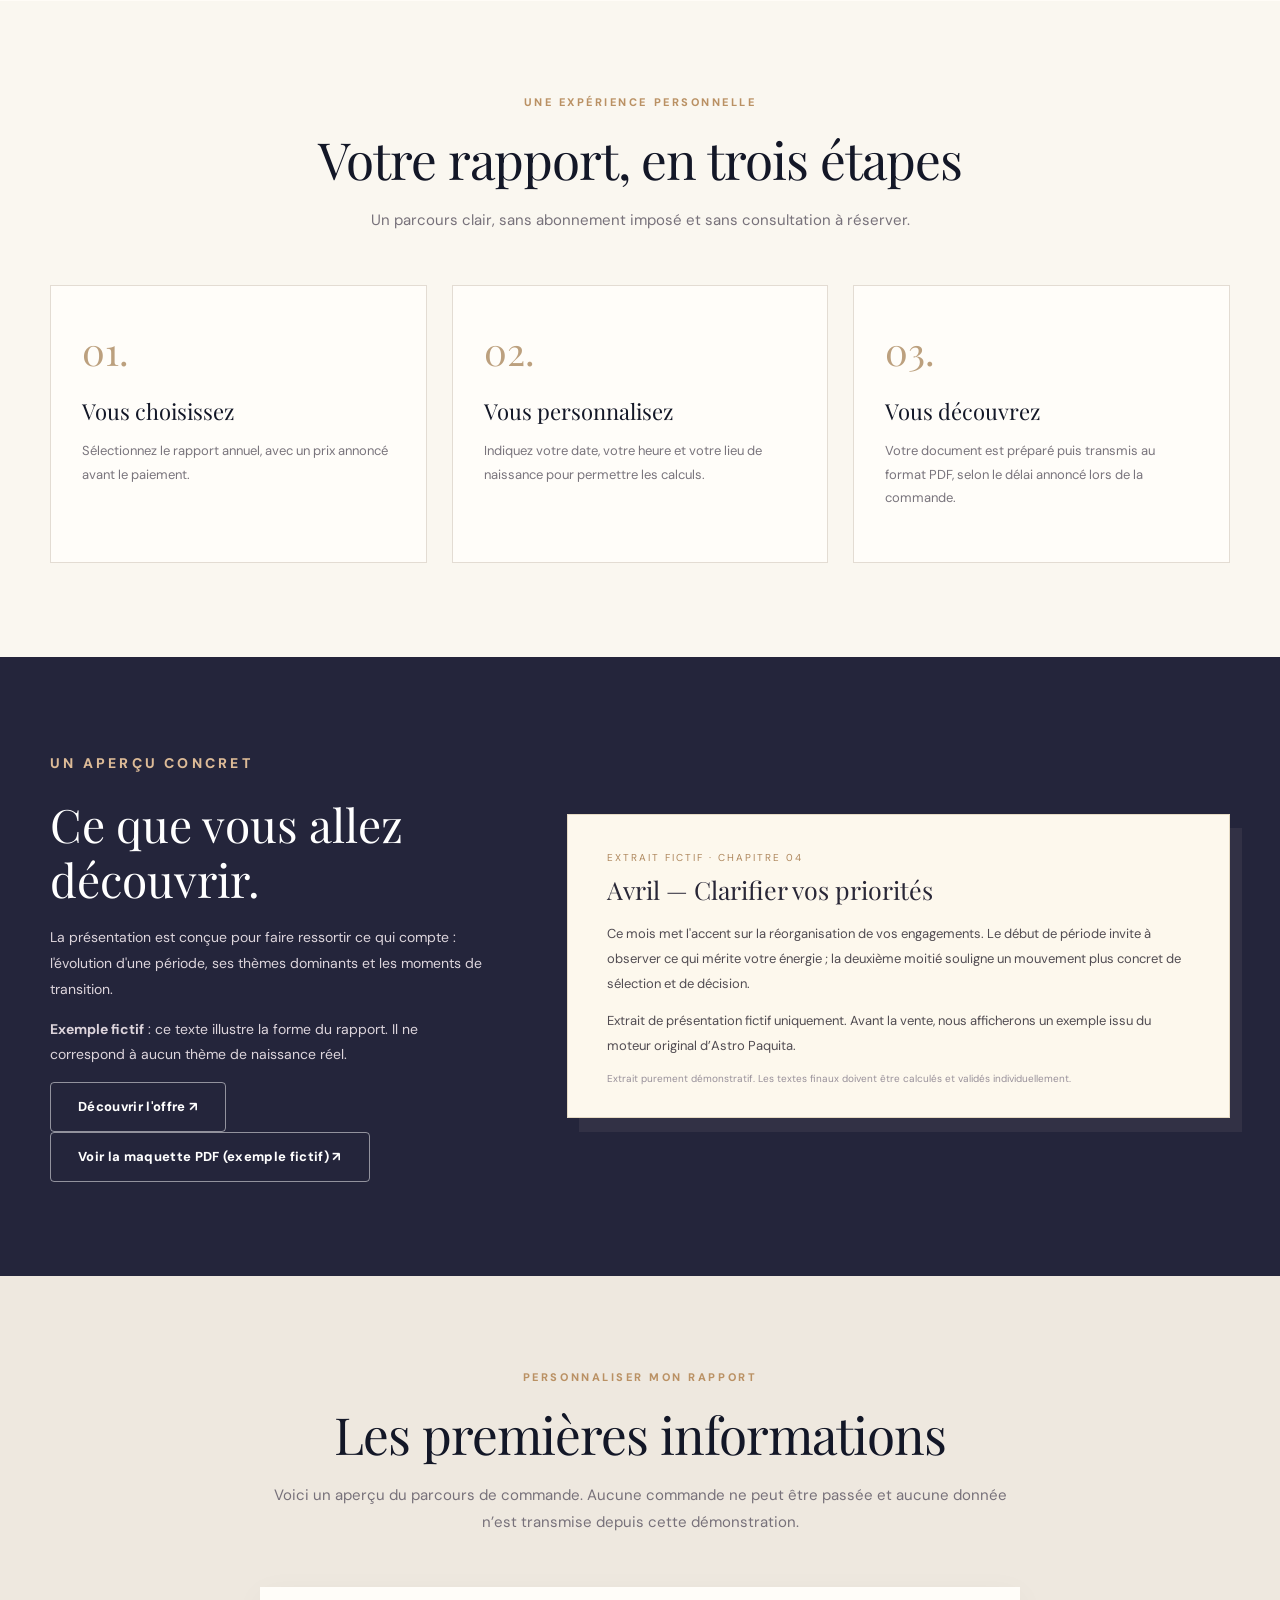
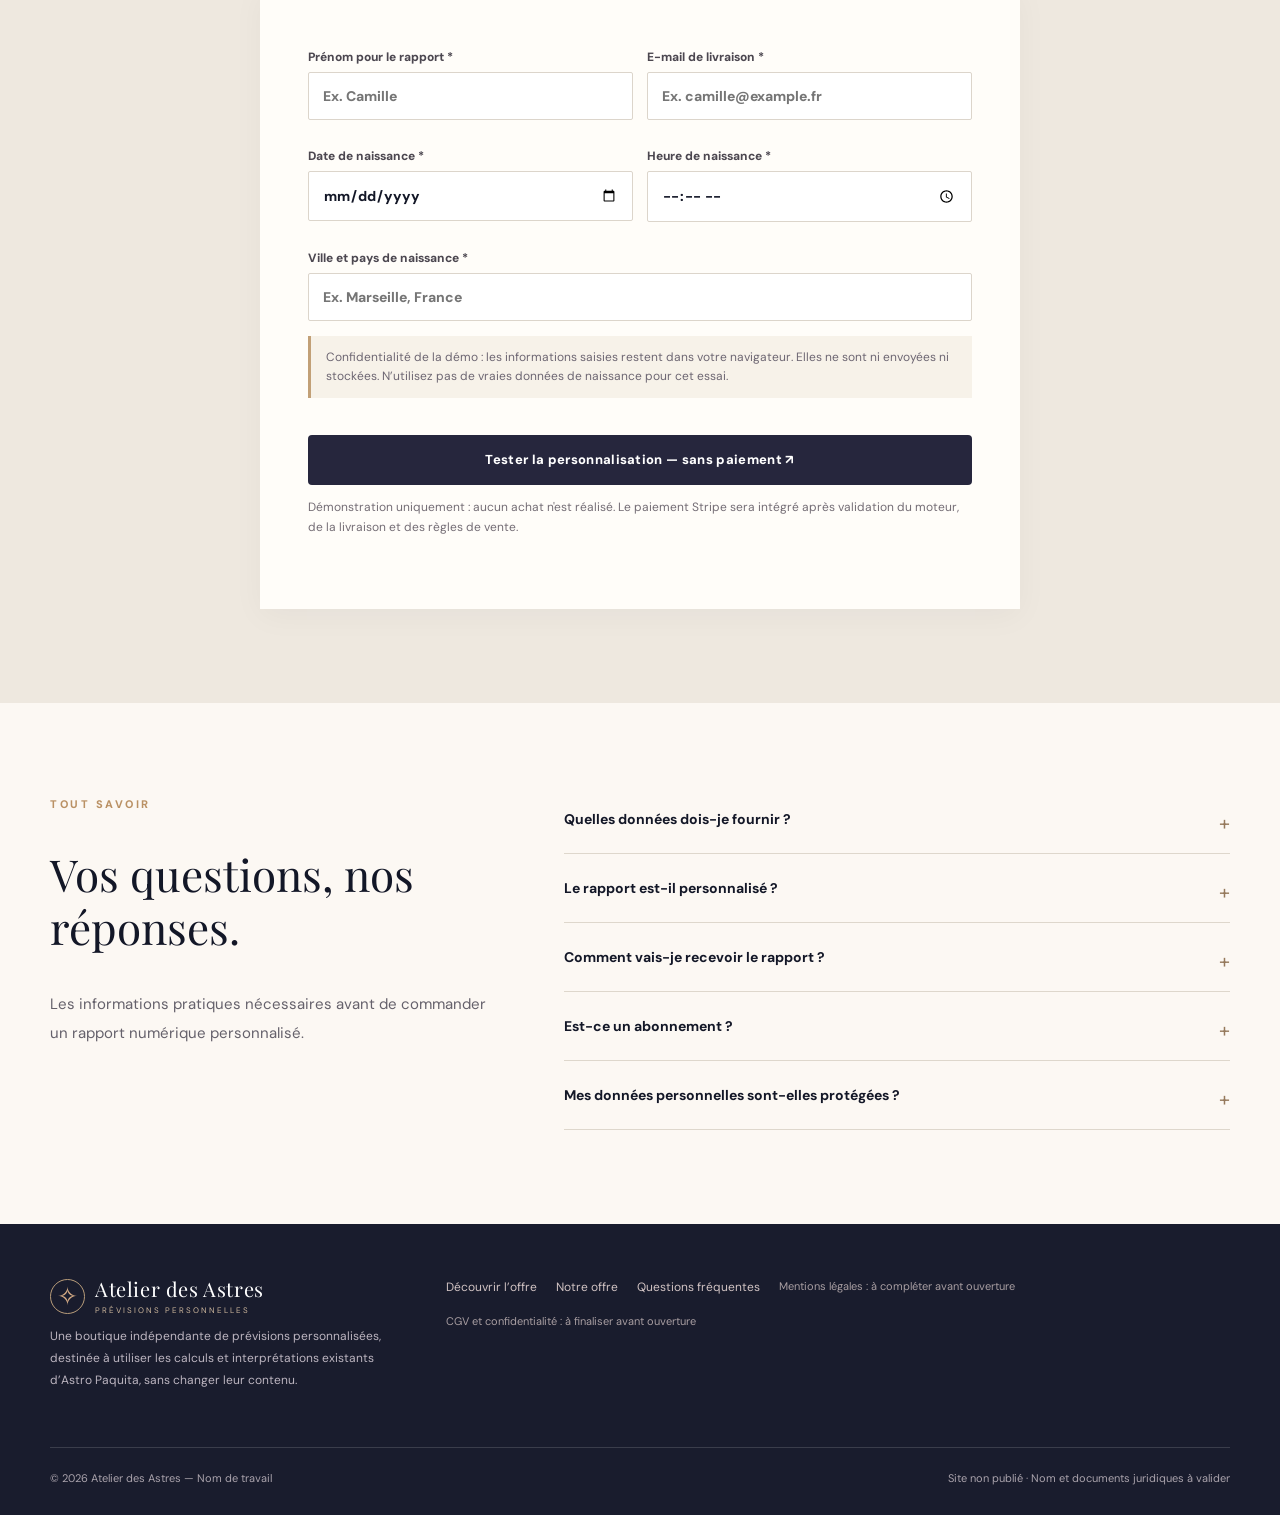
==== commit b40c5adb: "Éviter un lien PDF non déployé dans la prévisualisation" ====
--- a/boutique-astres-demo/index.html
+++ b/boutique-astres-demo/index.html
@@ -12,7 +12,7 @@
 .demo-result strong{font-size:17px;color:#393045}
 .demo-result ul{padding-left:20px;margin:10px 0}
 .demo-result .note{color:#755b43;font-size:12px}
-</style></head><body><div style="position:sticky;top:0;z-index:100000;background:#42243d;color:white;text-align:center;padding:9px 14px;font:700 12px system-ui">PRÉVISUALISATION — AUCUN ACHAT NI PAIEMENT POSSIBLE</div><div class="preview-banner"><strong>Boutique indépendante · Maquette</strong> — sans plateforme tierce, aucun paiement ni envoi activé</div><header class="site-header" id="haut"><div class="container head-in"><a class="logo" href="#haut"><span class="brand-glyph">✧</span><span class="brand-text">Atelier des Astres<small class="brand-sub">Prévisions personnelles</small></span></a><button aria-expanded="false" aria-label="Ouvrir le menu" class="menu-btn" data-mobile-menu="">☰</button><nav class="nav" data-nav=""><a href="#approche">Notre approche</a><a href="#exemple">Exemple de rapport</a><a href="#questions">Questions fréquentes</a><a class="nav-cta" href="#commander">Découvrir mon année ↗</a></nav></div></header><section class="hero"><div class="container hero-in"><div><p class="eyebrow"><span class="mini-line"></span>Votre ciel, votre histoire</p><h1>Une année à lire <em>autrement.</em></h1><p class="hero-desc">Découvrez les grandes tendances de vos 12 prochains mois à travers un rapport astrologique personnel, conçu à partir de votre date, heure et lieu de naissance.</p><div class="hero-acts"><a class="btn gold" href="#commander">Découvrir mes 12 mois <span aria-hidden="true">↗</span></a><a class="btn outline" href="#exemple">Voir un extrait</a></div><div class="hero-note"><span>✧</span> <span>Un rapport personnel · 12 mois détaillés · Format PDF</span></div></div><div aria-hidden="true" class="hero-visual"><div class="orbital"><div class="orbit o1"></div><div class="orbit o2"></div><div class="orbit o3"></div><div class="orbit o4"></div><div class="sun"></div><span class="star s1">✧</span><span class="star s2">✦</span><span class="star s3">✳</span><span class="star s4">✦</span></div></div></div></section><div class="trust-strip"><div class="container trust-in"><div class="trust-item"><span>✧</span> Calculé à partir de vos données de naissance</div><div class="trust-item"><span>◈</span> Une lecture structurée mois par mois</div><div class="trust-item"><span>⌘</span> Un document numérique à conserver</div></div></div><section class="section offer" id="offre"><div class="container offer-in"><div class="report-mock"><div class="book"><span class="book-over">ATELIER DES ASTRES</span><span class="book-symbol">✺</span><div class="book-rule"></div><span class="book-title">Votre année<br/>astrologique</span><div class="book-rule"></div><span class="book-foot">12 MOIS · ÉDITION PERSONNELLE</span></div><span class="mock-label">Aperçu de couverture · Visuel illustratif</span></div><div class="offer-copy"><div class="offer-tag">✦ L'expérience signature</div><h2>Vos 12 prochains mois, en détail.</h2><p class="lead">Un document pour explorer les périodes astrologiquement marquantes de l'année, sans noyer l'essentiel dans des dizaines de pages de généralités.</p><div class="offer-price">39,90 € <span>· tarif de lancement proposé</span></div><ul class="checklist"><li><span class="checkmark">✓</span> Un panorama de votre année, puis 12 chapitres mensuels</li><li><span class="checkmark">✓</span> Travail, finances, relations et équilibre personnel</li><li><span class="checkmark">✓</span> Les périodes fortes distinguées des tendances de fond</li><li><span class="checkmark">✓</span> Un PDF soigné à consulter à tout moment</li></ul><a class="btn ink offer-cta" href="#commander">Personnaliser mon rapport ↗</a><span class="offer-small">Données de naissance demandées à la commande. Livraison numérique après préparation.</span></div></div></section><section class="section" id="approche"><div class="container"><div class="section-heading"><p class="eyebrow">Une expérience personnelle</p><h2>Votre rapport, en trois étapes</h2><p>Un parcours clair, sans abonnement imposé et sans consultation à réserver.</p></div><div class="how-grid"><div class="step-card"><div class="step-num">01.</div><h3>Vous choisissez</h3><p>Sélectionnez le rapport annuel, avec un prix annoncé avant le paiement.</p></div><div class="step-card"><div class="step-num">02.</div><h3>Vous personnalisez</h3><p>Indiquez votre date, votre heure et votre lieu de naissance pour permettre les calculs.</p></div><div class="step-card"><div class="step-num">03.</div><h3>Vous découvrez</h3><p>Votre document est préparé puis transmis au format PDF, selon le délai annoncé lors de la commande.</p></div></div></div></section><section class="section sample" id="exemple"><div class="container sample-in"><div><p class="eyebrow" style="color:#ddbb97">Un aperçu concret</p><h2>Ce que vous allez découvrir.</h2><p>La présentation est conçue pour faire ressortir ce qui compte : l'évolution d'une période, ses thèmes dominants et les moments de transition.</p><p><strong>Exemple fictif</strong> : ce texte illustre la forme du rapport. Il ne correspond à aucun thème de naissance réel.</p><a class="btn outline" href="#commander">Découvrir l'offre ↗</a><a class="btn outline" href="rapport_exemple.pdf">Voir la maquette PDF (exemple fictif) ↗</a></div><div class="sample-paper"><div class="sample-date">Extrait fictif · Chapitre 04</div><h3>Avril — Clarifier vos priorités</h3><p>Ce mois met l'accent sur la réorganisation de vos engagements. Le début de période invite à observer ce qui mérite votre énergie ; la deuxième moitié souligne un mouvement plus concret de sélection et de décision.</p><p>Extrait de présentation fictif uniquement. Avant la vente, nous afficherons un exemple issu du moteur original d’Astro Paquita.</p><div class="sample-caption">Extrait purement démonstratif. Les textes finaux doivent être calculés et validés individuellement.</div></div></div></section><section class="section" id="commander" style="background:#eee8df"><div class="container" style="max-width:760px"><div class="section-heading"><p class="eyebrow">Personnaliser mon rapport</p><h2>Les premières informations</h2><p>Voici un aperçu du parcours de commande. Aucune commande ne peut être passée et aucune donnée n’est transmise depuis cette démonstration.</p></div><div style="background:#fffdf9;padding:clamp(22px,4vw,48px);box-shadow:0 7px 30px #1c21330a"><form id="previewForm"><div class="field-grid"><label class="field">Prénom pour le rapport *<input id="firstName" maxlength="100" placeholder="Ex. Camille" required="" type="text"/></label><label class="field">E-mail de livraison *<input id="buyerEmail" maxlength="100" placeholder="Ex. camille@example.fr" required="" type="email"/></label></div><div class="field-grid"><label class="field">Date de naissance *<input id="birthdate" required="" type="date"/></label><label class="field">Heure de naissance *<input id="birthtime" required="" type="time"/></label></div><label class="field">Ville et pays de naissance *<input id="birthplace" placeholder="Ex. Marseille, France" required="" type="text"/></label><p class="privacy-demo">Confidentialité de la démo : les informations saisies restent dans votre navigateur. Elles ne sont ni envoyées ni stockées. N’utilisez pas de vraies données de naissance pour cet essai.</p><button class="btn ink form-cta" type="submit">Tester la personnalisation — sans paiement ↗</button><div class="notice">Démonstration uniquement : aucun achat n'est réalisé. Le paiement Stripe sera intégré après validation du moteur, de la livraison et des règles de vente.</div><div class="demo-feedback" id="formMsg" role="status"></div><div aria-live="polite" class="demo-result" hidden="" id="previewOrder" role="status"></div></form></div></div></section><section class="section faq" id="questions"><div class="container faq-in"><div><p class="eyebrow">Tout savoir</p><h2 style="font:400 44px/1.2 var(--serif)">Vos questions, nos réponses.</h2><p class="lead">Les informations pratiques nécessaires avant de commander un rapport numérique personnalisé.</p></div><div class="faq-area"><details><summary>Quelles données dois-je fournir ?</summary><p>Votre date, votre heure et votre lieu de naissance. La précision de l'heure influe sur certains calculs astrologiques.</p></details><details><summary>Le rapport est-il personnalisé ?</summary><p>La boutique est conçue pour produire des rapports à partir de données individuelles, après validation de la méthode de calcul et du processus de génération.</p></details><details><summary>Comment vais-je recevoir le rapport ?</summary><p>Au format PDF. Le mode d'envoi et le délai précis seront affichés avant toute mise en vente.</p></details><details><summary>Est-ce un abonnement ?</summary><p>Non. L'offre présentée correspond à un achat unique.</p></details><details><summary>Mes données personnelles sont-elles protégées ?</summary><p>Une politique de confidentialité détaillera les données collectées, leur durée de conservation et les droits des acheteurs avant l'ouverture des ventes.</p></details></div></div></section><footer class="footer"><div class="container"><div class="footer-top"><div><a class="logo" href="#haut"><span class="brand-glyph">✧</span><span class="brand-text">Atelier des Astres<small class="brand-sub">Prévisions personnelles</small></span></a><p class="footer-about">Une boutique indépendante de prévisions personnalisées, destinée à utiliser les calculs et interprétations existants d’Astro Paquita, sans changer leur contenu.</p></div><div class="footer-links"><a href="#offre">Découvrir l’offre</a><a href="rapport_exemple.pdf">Exemple de rapport</a><a href="#questions">Questions fréquentes</a><span style="font-size:11px;opacity:.78">Mentions légales : à compléter avant ouverture</span><span style="font-size:11px;opacity:.78">CGV et confidentialité : à finaliser avant ouverture</span></div></div><div class="foot-bottom"><span>© 2026 Atelier des Astres — Nom de travail</span><span>Site non publié · Nom et documents juridiques à valider</span></div></div></footer><script>
+</style></head><body><div style="position:sticky;top:0;z-index:100000;background:#42243d;color:white;text-align:center;padding:9px 14px;font:700 12px system-ui">PRÉVISUALISATION — AUCUN ACHAT NI PAIEMENT POSSIBLE</div><div class="preview-banner"><strong>Boutique indépendante · Maquette</strong> — sans plateforme tierce, aucun paiement ni envoi activé</div><header class="site-header" id="haut"><div class="container head-in"><a class="logo" href="#haut"><span class="brand-glyph">✧</span><span class="brand-text">Atelier des Astres<small class="brand-sub">Prévisions personnelles</small></span></a><button aria-expanded="false" aria-label="Ouvrir le menu" class="menu-btn" data-mobile-menu="">☰</button><nav class="nav" data-nav=""><a href="#approche">Notre approche</a><a href="#exemple">Notre offre</a><a href="#questions">Questions fréquentes</a><a class="nav-cta" href="#commander">Découvrir mon année ↗</a></nav></div></header><section class="hero"><div class="container hero-in"><div><p class="eyebrow"><span class="mini-line"></span>Votre ciel, votre histoire</p><h1>Une année à lire <em>autrement.</em></h1><p class="hero-desc">Découvrez les grandes tendances de vos 12 prochains mois à travers un rapport astrologique personnel, conçu à partir de votre date, heure et lieu de naissance.</p><div class="hero-acts"><a class="btn gold" href="#commander">Découvrir mes 12 mois <span aria-hidden="true">↗</span></a><a class="btn outline" href="#exemple">Voir un extrait</a></div><div class="hero-note"><span>✧</span> <span>Un rapport personnel · 12 mois détaillés · Format PDF</span></div></div><div aria-hidden="true" class="hero-visual"><div class="orbital"><div class="orbit o1"></div><div class="orbit o2"></div><div class="orbit o3"></div><div class="orbit o4"></div><div class="sun"></div><span class="star s1">✧</span><span class="star s2">✦</span><span class="star s3">✳</span><span class="star s4">✦</span></div></div></div></section><div class="trust-strip"><div class="container trust-in"><div class="trust-item"><span>✧</span> Calculé à partir de vos données de naissance</div><div class="trust-item"><span>◈</span> Une lecture structurée mois par mois</div><div class="trust-item"><span>⌘</span> Un document numérique à conserver</div></div></div><section class="section offer" id="offre"><div class="container offer-in"><div class="report-mock"><div class="book"><span class="book-over">ATELIER DES ASTRES</span><span class="book-symbol">✺</span><div class="book-rule"></div><span class="book-title">Votre année<br/>astrologique</span><div class="book-rule"></div><span class="book-foot">12 MOIS · ÉDITION PERSONNELLE</span></div><span class="mock-label">Aperçu de couverture · Visuel illustratif</span></div><div class="offer-copy"><div class="offer-tag">✦ L'expérience signature</div><h2>Vos 12 prochains mois, en détail.</h2><p class="lead">Un document pour explorer les périodes astrologiquement marquantes de l'année, sans noyer l'essentiel dans des dizaines de pages de généralités.</p><div class="offer-price">39,90 € <span>· tarif de lancement proposé</span></div><ul class="checklist"><li><span class="checkmark">✓</span> Un panorama de votre année, puis 12 chapitres mensuels</li><li><span class="checkmark">✓</span> Travail, finances, relations et équilibre personnel</li><li><span class="checkmark">✓</span> Les périodes fortes distinguées des tendances de fond</li><li><span class="checkmark">✓</span> Un PDF soigné à consulter à tout moment</li></ul><a class="btn ink offer-cta" href="#commander">Personnaliser mon rapport ↗</a><span class="offer-small">Données de naissance demandées à la commande. Livraison numérique après préparation.</span></div></div></section><section class="section" id="approche"><div class="container"><div class="section-heading"><p class="eyebrow">Une expérience personnelle</p><h2>Votre rapport, en trois étapes</h2><p>Un parcours clair, sans abonnement imposé et sans consultation à réserver.</p></div><div class="how-grid"><div class="step-card"><div class="step-num">01.</div><h3>Vous choisissez</h3><p>Sélectionnez le rapport annuel, avec un prix annoncé avant le paiement.</p></div><div class="step-card"><div class="step-num">02.</div><h3>Vous personnalisez</h3><p>Indiquez votre date, votre heure et votre lieu de naissance pour permettre les calculs.</p></div><div class="step-card"><div class="step-num">03.</div><h3>Vous découvrez</h3><p>Votre document est préparé puis transmis au format PDF, selon le délai annoncé lors de la commande.</p></div></div></div></section><section class="section sample" id="exemple"><div class="container sample-in"><div><p class="eyebrow" style="color:#ddbb97">Un aperçu concret</p><h2>Ce que vous allez découvrir.</h2><p>La présentation est conçue pour faire ressortir ce qui compte : l'évolution d'une période, ses thèmes dominants et les moments de transition.</p><p><strong>Exemple fictif</strong> : ce texte illustre la forme du rapport. Il ne correspond à aucun thème de naissance réel.</p><a class="btn outline" href="#commander">Découvrir l'offre ↗</a><a class="btn outline" href="#offre">Voir la maquette PDF (exemple fictif) ↗</a></div><div class="sample-paper"><div class="sample-date">Extrait fictif · Chapitre 04</div><h3>Avril — Clarifier vos priorités</h3><p>Ce mois met l'accent sur la réorganisation de vos engagements. Le début de période invite à observer ce qui mérite votre énergie ; la deuxième moitié souligne un mouvement plus concret de sélection et de décision.</p><p>Extrait de présentation fictif uniquement. Avant la vente, nous afficherons un exemple issu du moteur original d’Astro Paquita.</p><div class="sample-caption">Extrait purement démonstratif. Les textes finaux doivent être calculés et validés individuellement.</div></div></div></section><section class="section" id="commander" style="background:#eee8df"><div class="container" style="max-width:760px"><div class="section-heading"><p class="eyebrow">Personnaliser mon rapport</p><h2>Les premières informations</h2><p>Voici un aperçu du parcours de commande. Aucune commande ne peut être passée et aucune donnée n’est transmise depuis cette démonstration.</p></div><div style="background:#fffdf9;padding:clamp(22px,4vw,48px);box-shadow:0 7px 30px #1c21330a"><form id="previewForm"><div class="field-grid"><label class="field">Prénom pour le rapport *<input id="firstName" maxlength="100" placeholder="Ex. Camille" required="" type="text"/></label><label class="field">E-mail de livraison *<input id="buyerEmail" maxlength="100" placeholder="Ex. camille@example.fr" required="" type="email"/></label></div><div class="field-grid"><label class="field">Date de naissance *<input id="birthdate" required="" type="date"/></label><label class="field">Heure de naissance *<input id="birthtime" required="" type="time"/></label></div><label class="field">Ville et pays de naissance *<input id="birthplace" placeholder="Ex. Marseille, France" required="" type="text"/></label><p class="privacy-demo">Confidentialité de la démo : les informations saisies restent dans votre navigateur. Elles ne sont ni envoyées ni stockées. N’utilisez pas de vraies données de naissance pour cet essai.</p><button class="btn ink form-cta" type="submit">Tester la personnalisation — sans paiement ↗</button><div class="notice">Démonstration uniquement : aucun achat n'est réalisé. Le paiement Stripe sera intégré après validation du moteur, de la livraison et des règles de vente.</div><div class="demo-feedback" id="formMsg" role="status"></div><div aria-live="polite" class="demo-result" hidden="" id="previewOrder" role="status"></div></form></div></div></section><section class="section faq" id="questions"><div class="container faq-in"><div><p class="eyebrow">Tout savoir</p><h2 style="font:400 44px/1.2 var(--serif)">Vos questions, nos réponses.</h2><p class="lead">Les informations pratiques nécessaires avant de commander un rapport numérique personnalisé.</p></div><div class="faq-area"><details><summary>Quelles données dois-je fournir ?</summary><p>Votre date, votre heure et votre lieu de naissance. La précision de l'heure influe sur certains calculs astrologiques.</p></details><details><summary>Le rapport est-il personnalisé ?</summary><p>La boutique est conçue pour produire des rapports à partir de données individuelles, après validation de la méthode de calcul et du processus de génération.</p></details><details><summary>Comment vais-je recevoir le rapport ?</summary><p>Au format PDF. Le mode d'envoi et le délai précis seront affichés avant toute mise en vente.</p></details><details><summary>Est-ce un abonnement ?</summary><p>Non. L'offre présentée correspond à un achat unique.</p></details><details><summary>Mes données personnelles sont-elles protégées ?</summary><p>Une politique de confidentialité détaillera les données collectées, leur durée de conservation et les droits des acheteurs avant l'ouverture des ventes.</p></details></div></div></section><footer class="footer"><div class="container"><div class="footer-top"><div><a class="logo" href="#haut"><span class="brand-glyph">✧</span><span class="brand-text">Atelier des Astres<small class="brand-sub">Prévisions personnelles</small></span></a><p class="footer-about">Une boutique indépendante de prévisions personnalisées, destinée à utiliser les calculs et interprétations existants d’Astro Paquita, sans changer leur contenu.</p></div><div class="footer-links"><a href="#offre">Découvrir l’offre</a><a href="#offre">Notre offre</a><a href="#questions">Questions fréquentes</a><span style="font-size:11px;opacity:.78">Mentions légales : à compléter avant ouverture</span><span style="font-size:11px;opacity:.78">CGV et confidentialité : à finaliser avant ouverture</span></div></div><div class="foot-bottom"><span>© 2026 Atelier des Astres — Nom de travail</span><span>Site non publié · Nom et documents juridiques à valider</span></div></div></footer><script>
 (() => {
  const menu=document.querySelector('[data-mobile-menu]');
  const nav=document.querySelector('[data-nav]');
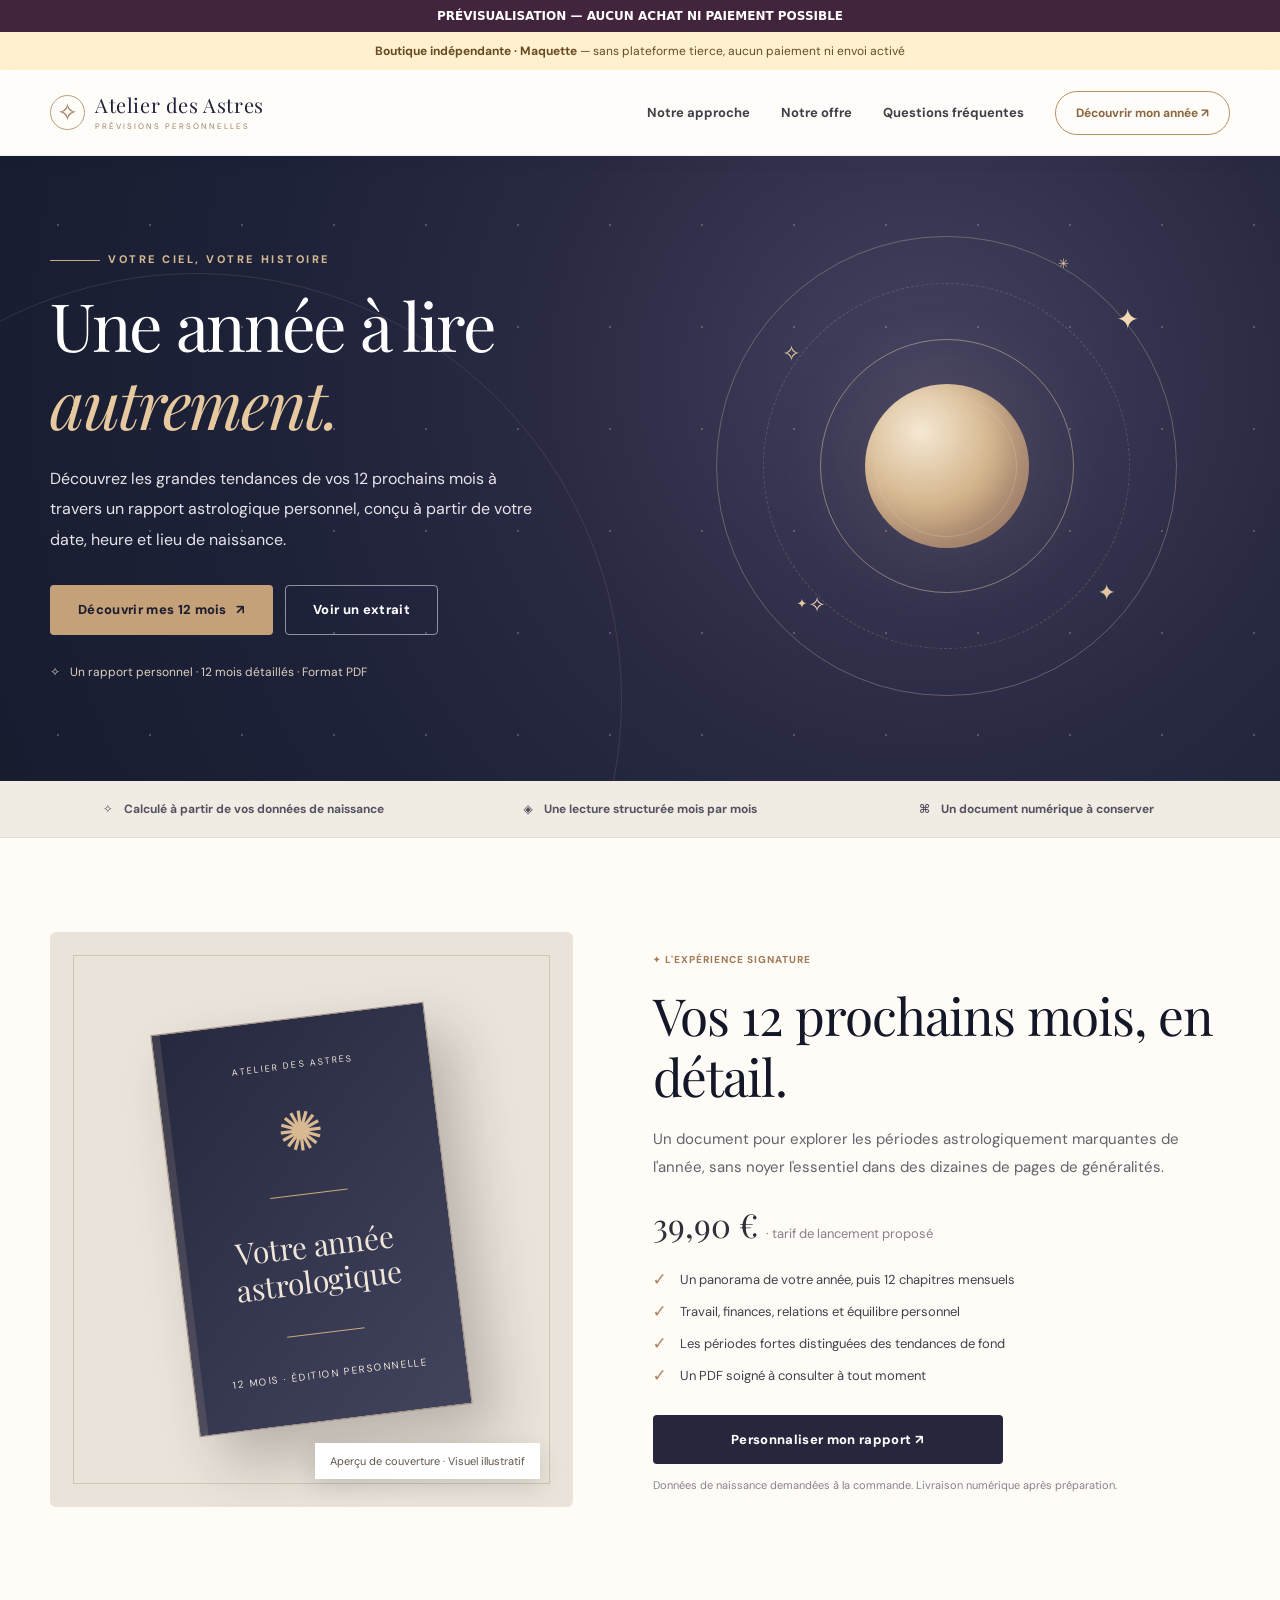
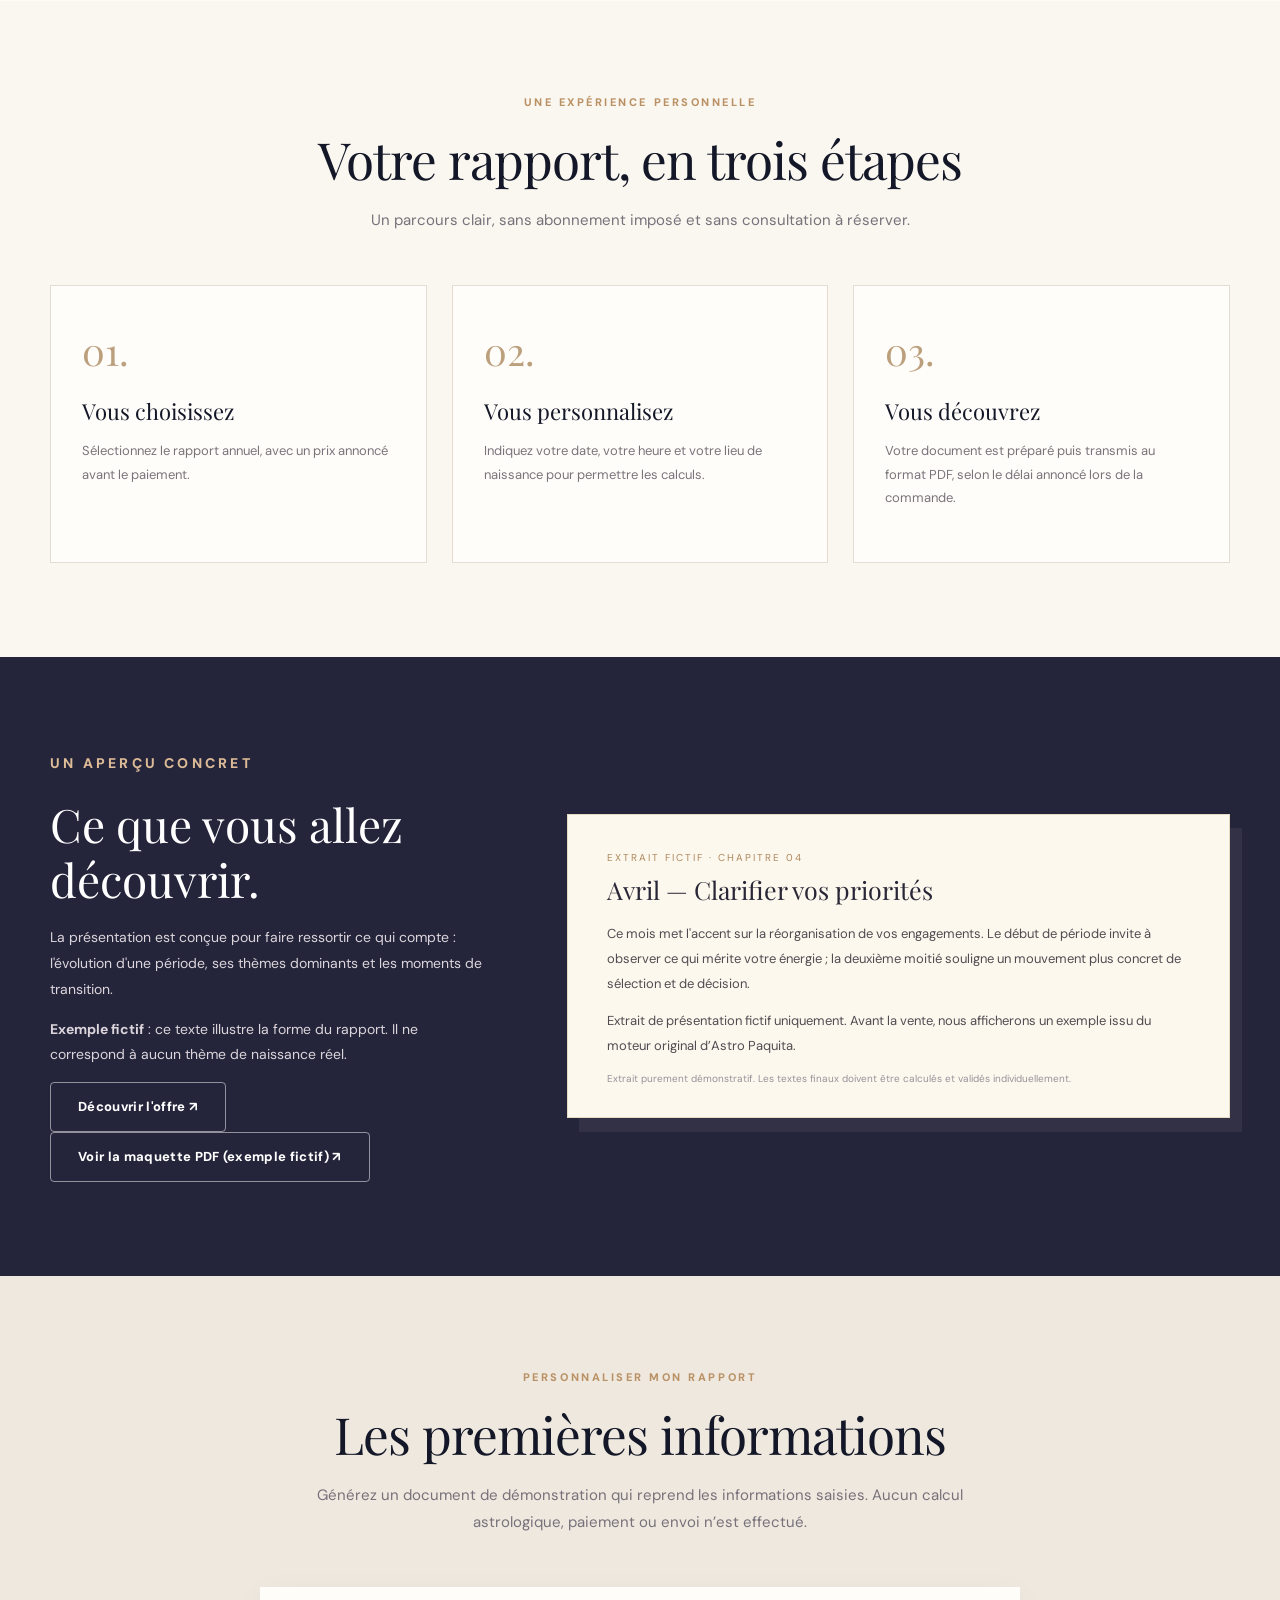
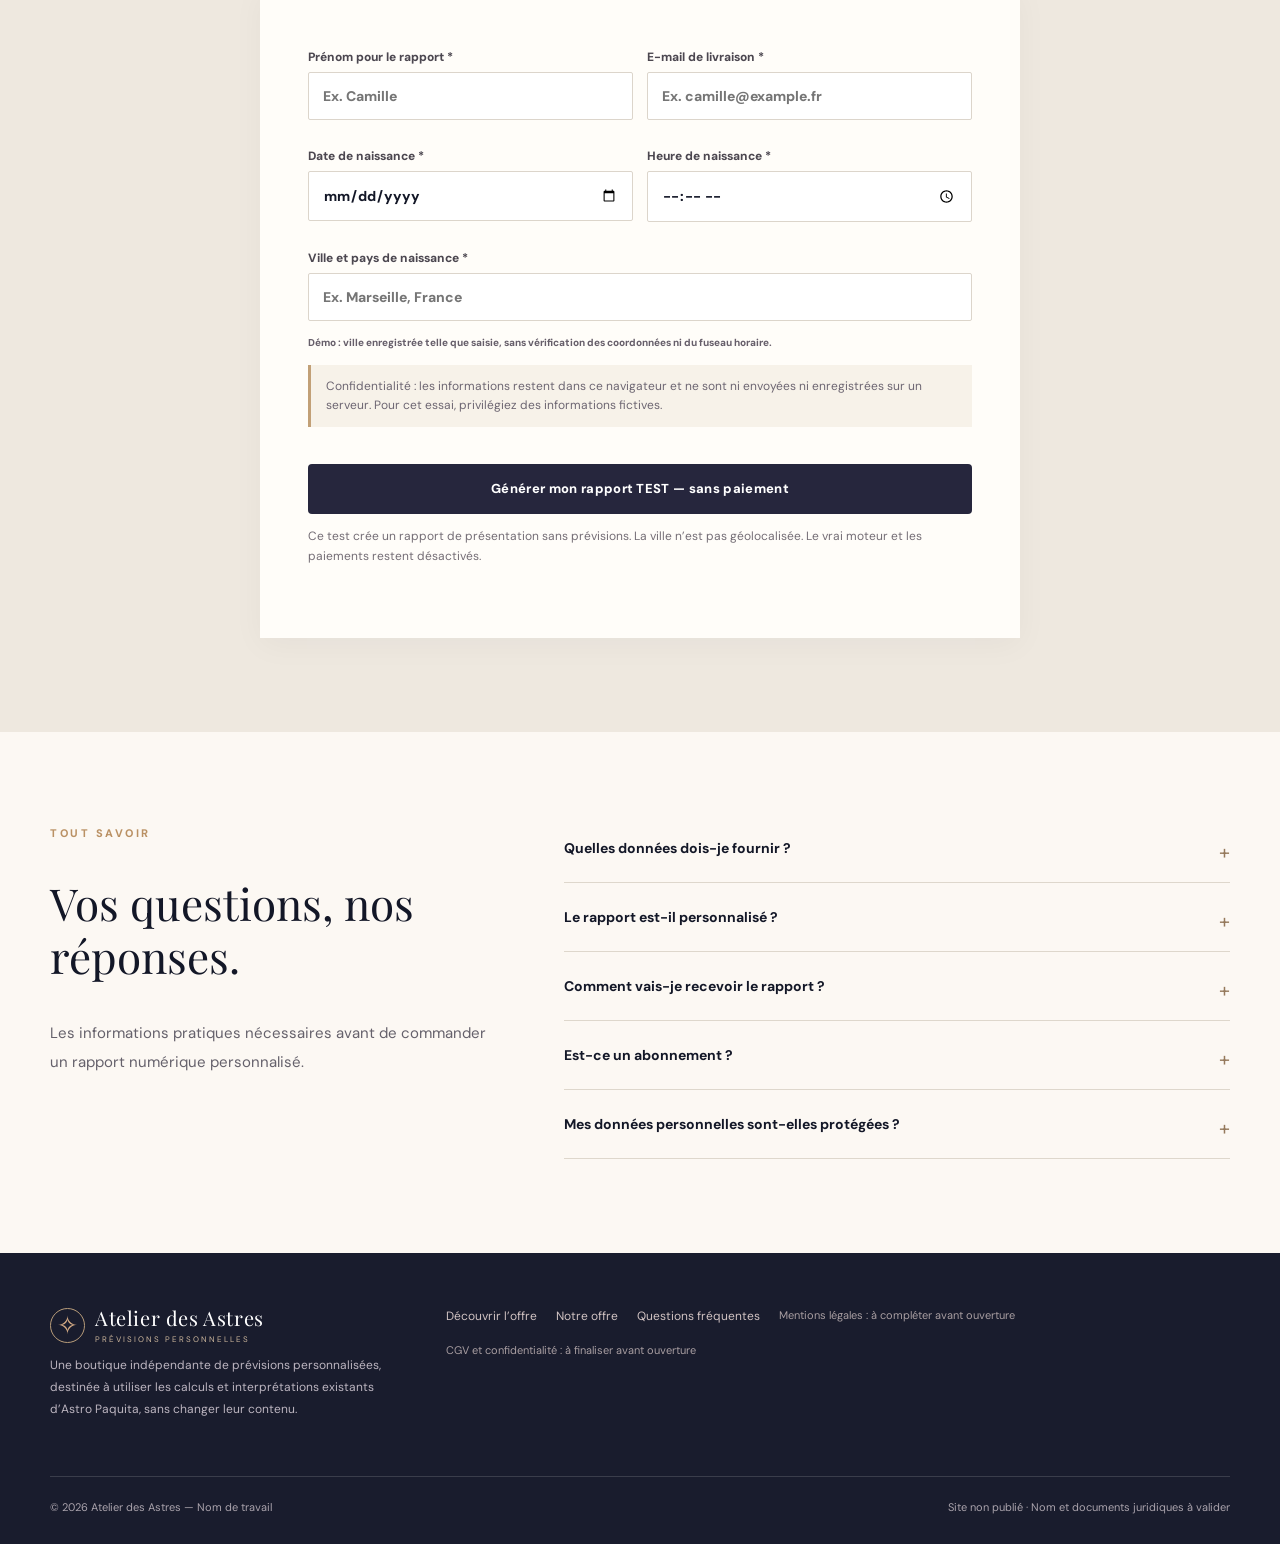
==== commit b7310f9f: "Corriger le bouton test : rapport téléchargeable, validation des champs et avertissement sur la vill" ====
--- a/boutique-astres-demo/index.html
+++ b/boutique-astres-demo/index.html
@@ -12,45 +12,121 @@
 .demo-result strong{font-size:17px;color:#393045}
 .demo-result ul{padding-left:20px;margin:10px 0}
 .demo-result .note{color:#755b43;font-size:12px}
-</style></head><body><div style="position:sticky;top:0;z-index:100000;background:#42243d;color:white;text-align:center;padding:9px 14px;font:700 12px system-ui">PRÉVISUALISATION — AUCUN ACHAT NI PAIEMENT POSSIBLE</div><div class="preview-banner"><strong>Boutique indépendante · Maquette</strong> — sans plateforme tierce, aucun paiement ni envoi activé</div><header class="site-header" id="haut"><div class="container head-in"><a class="logo" href="#haut"><span class="brand-glyph">✧</span><span class="brand-text">Atelier des Astres<small class="brand-sub">Prévisions personnelles</small></span></a><button aria-expanded="false" aria-label="Ouvrir le menu" class="menu-btn" data-mobile-menu="">☰</button><nav class="nav" data-nav=""><a href="#approche">Notre approche</a><a href="#exemple">Notre offre</a><a href="#questions">Questions fréquentes</a><a class="nav-cta" href="#commander">Découvrir mon année ↗</a></nav></div></header><section class="hero"><div class="container hero-in"><div><p class="eyebrow"><span class="mini-line"></span>Votre ciel, votre histoire</p><h1>Une année à lire <em>autrement.</em></h1><p class="hero-desc">Découvrez les grandes tendances de vos 12 prochains mois à travers un rapport astrologique personnel, conçu à partir de votre date, heure et lieu de naissance.</p><div class="hero-acts"><a class="btn gold" href="#commander">Découvrir mes 12 mois <span aria-hidden="true">↗</span></a><a class="btn outline" href="#exemple">Voir un extrait</a></div><div class="hero-note"><span>✧</span> <span>Un rapport personnel · 12 mois détaillés · Format PDF</span></div></div><div aria-hidden="true" class="hero-visual"><div class="orbital"><div class="orbit o1"></div><div class="orbit o2"></div><div class="orbit o3"></div><div class="orbit o4"></div><div class="sun"></div><span class="star s1">✧</span><span class="star s2">✦</span><span class="star s3">✳</span><span class="star s4">✦</span></div></div></div></section><div class="trust-strip"><div class="container trust-in"><div class="trust-item"><span>✧</span> Calculé à partir de vos données de naissance</div><div class="trust-item"><span>◈</span> Une lecture structurée mois par mois</div><div class="trust-item"><span>⌘</span> Un document numérique à conserver</div></div></div><section class="section offer" id="offre"><div class="container offer-in"><div class="report-mock"><div class="book"><span class="book-over">ATELIER DES ASTRES</span><span class="book-symbol">✺</span><div class="book-rule"></div><span class="book-title">Votre année<br/>astrologique</span><div class="book-rule"></div><span class="book-foot">12 MOIS · ÉDITION PERSONNELLE</span></div><span class="mock-label">Aperçu de couverture · Visuel illustratif</span></div><div class="offer-copy"><div class="offer-tag">✦ L'expérience signature</div><h2>Vos 12 prochains mois, en détail.</h2><p class="lead">Un document pour explorer les périodes astrologiquement marquantes de l'année, sans noyer l'essentiel dans des dizaines de pages de généralités.</p><div class="offer-price">39,90 € <span>· tarif de lancement proposé</span></div><ul class="checklist"><li><span class="checkmark">✓</span> Un panorama de votre année, puis 12 chapitres mensuels</li><li><span class="checkmark">✓</span> Travail, finances, relations et équilibre personnel</li><li><span class="checkmark">✓</span> Les périodes fortes distinguées des tendances de fond</li><li><span class="checkmark">✓</span> Un PDF soigné à consulter à tout moment</li></ul><a class="btn ink offer-cta" href="#commander">Personnaliser mon rapport ↗</a><span class="offer-small">Données de naissance demandées à la commande. Livraison numérique après préparation.</span></div></div></section><section class="section" id="approche"><div class="container"><div class="section-heading"><p class="eyebrow">Une expérience personnelle</p><h2>Votre rapport, en trois étapes</h2><p>Un parcours clair, sans abonnement imposé et sans consultation à réserver.</p></div><div class="how-grid"><div class="step-card"><div class="step-num">01.</div><h3>Vous choisissez</h3><p>Sélectionnez le rapport annuel, avec un prix annoncé avant le paiement.</p></div><div class="step-card"><div class="step-num">02.</div><h3>Vous personnalisez</h3><p>Indiquez votre date, votre heure et votre lieu de naissance pour permettre les calculs.</p></div><div class="step-card"><div class="step-num">03.</div><h3>Vous découvrez</h3><p>Votre document est préparé puis transmis au format PDF, selon le délai annoncé lors de la commande.</p></div></div></div></section><section class="section sample" id="exemple"><div class="container sample-in"><div><p class="eyebrow" style="color:#ddbb97">Un aperçu concret</p><h2>Ce que vous allez découvrir.</h2><p>La présentation est conçue pour faire ressortir ce qui compte : l'évolution d'une période, ses thèmes dominants et les moments de transition.</p><p><strong>Exemple fictif</strong> : ce texte illustre la forme du rapport. Il ne correspond à aucun thème de naissance réel.</p><a class="btn outline" href="#commander">Découvrir l'offre ↗</a><a class="btn outline" href="#offre">Voir la maquette PDF (exemple fictif) ↗</a></div><div class="sample-paper"><div class="sample-date">Extrait fictif · Chapitre 04</div><h3>Avril — Clarifier vos priorités</h3><p>Ce mois met l'accent sur la réorganisation de vos engagements. Le début de période invite à observer ce qui mérite votre énergie ; la deuxième moitié souligne un mouvement plus concret de sélection et de décision.</p><p>Extrait de présentation fictif uniquement. Avant la vente, nous afficherons un exemple issu du moteur original d’Astro Paquita.</p><div class="sample-caption">Extrait purement démonstratif. Les textes finaux doivent être calculés et validés individuellement.</div></div></div></section><section class="section" id="commander" style="background:#eee8df"><div class="container" style="max-width:760px"><div class="section-heading"><p class="eyebrow">Personnaliser mon rapport</p><h2>Les premières informations</h2><p>Voici un aperçu du parcours de commande. Aucune commande ne peut être passée et aucune donnée n’est transmise depuis cette démonstration.</p></div><div style="background:#fffdf9;padding:clamp(22px,4vw,48px);box-shadow:0 7px 30px #1c21330a"><form id="previewForm"><div class="field-grid"><label class="field">Prénom pour le rapport *<input id="firstName" maxlength="100" placeholder="Ex. Camille" required="" type="text"/></label><label class="field">E-mail de livraison *<input id="buyerEmail" maxlength="100" placeholder="Ex. camille@example.fr" required="" type="email"/></label></div><div class="field-grid"><label class="field">Date de naissance *<input id="birthdate" required="" type="date"/></label><label class="field">Heure de naissance *<input id="birthtime" required="" type="time"/></label></div><label class="field">Ville et pays de naissance *<input id="birthplace" placeholder="Ex. Marseille, France" required="" type="text"/></label><p class="privacy-demo">Confidentialité de la démo : les informations saisies restent dans votre navigateur. Elles ne sont ni envoyées ni stockées. N’utilisez pas de vraies données de naissance pour cet essai.</p><button class="btn ink form-cta" type="submit">Tester la personnalisation — sans paiement ↗</button><div class="notice">Démonstration uniquement : aucun achat n'est réalisé. Le paiement Stripe sera intégré après validation du moteur, de la livraison et des règles de vente.</div><div class="demo-feedback" id="formMsg" role="status"></div><div aria-live="polite" class="demo-result" hidden="" id="previewOrder" role="status"></div></form></div></div></section><section class="section faq" id="questions"><div class="container faq-in"><div><p class="eyebrow">Tout savoir</p><h2 style="font:400 44px/1.2 var(--serif)">Vos questions, nos réponses.</h2><p class="lead">Les informations pratiques nécessaires avant de commander un rapport numérique personnalisé.</p></div><div class="faq-area"><details><summary>Quelles données dois-je fournir ?</summary><p>Votre date, votre heure et votre lieu de naissance. La précision de l'heure influe sur certains calculs astrologiques.</p></details><details><summary>Le rapport est-il personnalisé ?</summary><p>La boutique est conçue pour produire des rapports à partir de données individuelles, après validation de la méthode de calcul et du processus de génération.</p></details><details><summary>Comment vais-je recevoir le rapport ?</summary><p>Au format PDF. Le mode d'envoi et le délai précis seront affichés avant toute mise en vente.</p></details><details><summary>Est-ce un abonnement ?</summary><p>Non. L'offre présentée correspond à un achat unique.</p></details><details><summary>Mes données personnelles sont-elles protégées ?</summary><p>Une politique de confidentialité détaillera les données collectées, leur durée de conservation et les droits des acheteurs avant l'ouverture des ventes.</p></details></div></div></section><footer class="footer"><div class="container"><div class="footer-top"><div><a class="logo" href="#haut"><span class="brand-glyph">✧</span><span class="brand-text">Atelier des Astres<small class="brand-sub">Prévisions personnelles</small></span></a><p class="footer-about">Une boutique indépendante de prévisions personnalisées, destinée à utiliser les calculs et interprétations existants d’Astro Paquita, sans changer leur contenu.</p></div><div class="footer-links"><a href="#offre">Découvrir l’offre</a><a href="#offre">Notre offre</a><a href="#questions">Questions fréquentes</a><span style="font-size:11px;opacity:.78">Mentions légales : à compléter avant ouverture</span><span style="font-size:11px;opacity:.78">CGV et confidentialité : à finaliser avant ouverture</span></div></div><div class="foot-bottom"><span>© 2026 Atelier des Astres — Nom de travail</span><span>Site non publié · Nom et documents juridiques à valider</span></div></div></footer><script>
+</style></head><body><div style="position:sticky;top:0;z-index:100000;background:#42243d;color:white;text-align:center;padding:9px 14px;font:700 12px system-ui">PRÉVISUALISATION — AUCUN ACHAT NI PAIEMENT POSSIBLE</div><div class="preview-banner"><strong>Boutique indépendante · Maquette</strong> — sans plateforme tierce, aucun paiement ni envoi activé</div><header class="site-header" id="haut"><div class="container head-in"><a class="logo" href="#haut"><span class="brand-glyph">✧</span><span class="brand-text">Atelier des Astres<small class="brand-sub">Prévisions personnelles</small></span></a><button aria-expanded="false" aria-label="Ouvrir le menu" class="menu-btn" data-mobile-menu="">☰</button><nav class="nav" data-nav=""><a href="#approche">Notre approche</a><a href="#exemple">Notre offre</a><a href="#questions">Questions fréquentes</a><a class="nav-cta" href="#commander">Découvrir mon année ↗</a></nav></div></header><section class="hero"><div class="container hero-in"><div><p class="eyebrow"><span class="mini-line"></span>Votre ciel, votre histoire</p><h1>Une année à lire <em>autrement.</em></h1><p class="hero-desc">Découvrez les grandes tendances de vos 12 prochains mois à travers un rapport astrologique personnel, conçu à partir de votre date, heure et lieu de naissance.</p><div class="hero-acts"><a class="btn gold" href="#commander">Découvrir mes 12 mois <span aria-hidden="true">↗</span></a><a class="btn outline" href="#exemple">Voir un extrait</a></div><div class="hero-note"><span>✧</span> <span>Un rapport personnel · 12 mois détaillés · Format PDF</span></div></div><div aria-hidden="true" class="hero-visual"><div class="orbital"><div class="orbit o1"></div><div class="orbit o2"></div><div class="orbit o3"></div><div class="orbit o4"></div><div class="sun"></div><span class="star s1">✧</span><span class="star s2">✦</span><span class="star s3">✳</span><span class="star s4">✦</span></div></div></div></section><div class="trust-strip"><div class="container trust-in"><div class="trust-item"><span>✧</span> Calculé à partir de vos données de naissance</div><div class="trust-item"><span>◈</span> Une lecture structurée mois par mois</div><div class="trust-item"><span>⌘</span> Un document numérique à conserver</div></div></div><section class="section offer" id="offre"><div class="container offer-in"><div class="report-mock"><div class="book"><span class="book-over">ATELIER DES ASTRES</span><span class="book-symbol">✺</span><div class="book-rule"></div><span class="book-title">Votre année<br/>astrologique</span><div class="book-rule"></div><span class="book-foot">12 MOIS · ÉDITION PERSONNELLE</span></div><span class="mock-label">Aperçu de couverture · Visuel illustratif</span></div><div class="offer-copy"><div class="offer-tag">✦ L'expérience signature</div><h2>Vos 12 prochains mois, en détail.</h2><p class="lead">Un document pour explorer les périodes astrologiquement marquantes de l'année, sans noyer l'essentiel dans des dizaines de pages de généralités.</p><div class="offer-price">39,90 € <span>· tarif de lancement proposé</span></div><ul class="checklist"><li><span class="checkmark">✓</span> Un panorama de votre année, puis 12 chapitres mensuels</li><li><span class="checkmark">✓</span> Travail, finances, relations et équilibre personnel</li><li><span class="checkmark">✓</span> Les périodes fortes distinguées des tendances de fond</li><li><span class="checkmark">✓</span> Un PDF soigné à consulter à tout moment</li></ul><a class="btn ink offer-cta" href="#commander">Personnaliser mon rapport ↗</a><span class="offer-small">Données de naissance demandées à la commande. Livraison numérique après préparation.</span></div></div></section><section class="section" id="approche"><div class="container"><div class="section-heading"><p class="eyebrow">Une expérience personnelle</p><h2>Votre rapport, en trois étapes</h2><p>Un parcours clair, sans abonnement imposé et sans consultation à réserver.</p></div><div class="how-grid"><div class="step-card"><div class="step-num">01.</div><h3>Vous choisissez</h3><p>Sélectionnez le rapport annuel, avec un prix annoncé avant le paiement.</p></div><div class="step-card"><div class="step-num">02.</div><h3>Vous personnalisez</h3><p>Indiquez votre date, votre heure et votre lieu de naissance pour permettre les calculs.</p></div><div class="step-card"><div class="step-num">03.</div><h3>Vous découvrez</h3><p>Votre document est préparé puis transmis au format PDF, selon le délai annoncé lors de la commande.</p></div></div></div></section><section class="section sample" id="exemple"><div class="container sample-in"><div><p class="eyebrow" style="color:#ddbb97">Un aperçu concret</p><h2>Ce que vous allez découvrir.</h2><p>La présentation est conçue pour faire ressortir ce qui compte : l'évolution d'une période, ses thèmes dominants et les moments de transition.</p><p><strong>Exemple fictif</strong> : ce texte illustre la forme du rapport. Il ne correspond à aucun thème de naissance réel.</p><a class="btn outline" href="#commander">Découvrir l'offre ↗</a><a class="btn outline" href="#offre">Voir la maquette PDF (exemple fictif) ↗</a></div><div class="sample-paper"><div class="sample-date">Extrait fictif · Chapitre 04</div><h3>Avril — Clarifier vos priorités</h3><p>Ce mois met l'accent sur la réorganisation de vos engagements. Le début de période invite à observer ce qui mérite votre énergie ; la deuxième moitié souligne un mouvement plus concret de sélection et de décision.</p><p>Extrait de présentation fictif uniquement. Avant la vente, nous afficherons un exemple issu du moteur original d’Astro Paquita.</p><div class="sample-caption">Extrait purement démonstratif. Les textes finaux doivent être calculés et validés individuellement.</div></div></div></section><section class="section" id="commander" style="background:#eee8df"><div class="container" style="max-width:760px"><div class="section-heading"><p class="eyebrow">Personnaliser mon rapport</p><h2>Les premières informations</h2><p>Générez un document de démonstration qui reprend les informations saisies. Aucun calcul astrologique, paiement ou envoi n’est effectué.</p></div><div style="background:#fffdf9;padding:clamp(22px,4vw,48px);box-shadow:0 7px 30px #1c21330a"><form id="previewForm"><div class="field-grid"><label class="field">Prénom pour le rapport *<input id="firstName" maxlength="100" placeholder="Ex. Camille" required="" type="text"/></label><label class="field">E-mail de livraison *<input id="buyerEmail" maxlength="100" placeholder="Ex. camille@example.fr" required="" type="email"/></label></div><div class="field-grid"><label class="field">Date de naissance *<input id="birthdate" required="" type="date"/></label><label class="field">Heure de naissance *<input id="birthtime" required="" type="time"/></label></div><label class="field">Ville et pays de naissance *<input id="birthplace" placeholder="Ex. Marseille, France" required="" type="text"/></label><p class="privacy-demo">Confidentialité : les informations restent dans ce navigateur et ne sont ni envoyées ni enregistrées sur un serveur. Pour cet essai, privilégiez des informations fictives.</p><button class="btn ink form-cta" type="submit">Tester la personnalisation — sans paiement ↗</button><div class="notice">Ce test crée un rapport de présentation sans prévisions. La ville n’est pas géolocalisée. Le vrai moteur et les paiements restent désactivés.</div><div class="demo-feedback" id="formMsg" role="status"></div><div aria-live="polite" class="demo-result" hidden="" id="previewOrder" role="status"></div></form></div></div></section><section class="section faq" id="questions"><div class="container faq-in"><div><p class="eyebrow">Tout savoir</p><h2 style="font:400 44px/1.2 var(--serif)">Vos questions, nos réponses.</h2><p class="lead">Les informations pratiques nécessaires avant de commander un rapport numérique personnalisé.</p></div><div class="faq-area"><details><summary>Quelles données dois-je fournir ?</summary><p>Votre date, votre heure et votre lieu de naissance. La précision de l'heure influe sur certains calculs astrologiques.</p></details><details><summary>Le rapport est-il personnalisé ?</summary><p>La boutique est conçue pour produire des rapports à partir de données individuelles, après validation de la méthode de calcul et du processus de génération.</p></details><details><summary>Comment vais-je recevoir le rapport ?</summary><p>Au format PDF. Le mode d'envoi et le délai précis seront affichés avant toute mise en vente.</p></details><details><summary>Est-ce un abonnement ?</summary><p>Non. L'offre présentée correspond à un achat unique.</p></details><details><summary>Mes données personnelles sont-elles protégées ?</summary><p>Une politique de confidentialité détaillera les données collectées, leur durée de conservation et les droits des acheteurs avant l'ouverture des ventes.</p></details></div></div></section><footer class="footer"><div class="container"><div class="footer-top"><div><a class="logo" href="#haut"><span class="brand-glyph">✧</span><span class="brand-text">Atelier des Astres<small class="brand-sub">Prévisions personnelles</small></span></a><p class="footer-about">Une boutique indépendante de prévisions personnalisées, destinée à utiliser les calculs et interprétations existants d’Astro Paquita, sans changer leur contenu.</p></div><div class="footer-links"><a href="#offre">Découvrir l’offre</a><a href="#offre">Notre offre</a><a href="#questions">Questions fréquentes</a><span style="font-size:11px;opacity:.78">Mentions légales : à compléter avant ouverture</span><span style="font-size:11px;opacity:.78">CGV et confidentialité : à finaliser avant ouverture</span></div></div><div class="foot-bottom"><span>© 2026 Atelier des Astres — Nom de travail</span><span>Site non publié · Nom et documents juridiques à valider</span></div></div></footer><script>
 (() => {
- const menu=document.querySelector('[data-mobile-menu]');
- const nav=document.querySelector('[data-nav]');
- menu?.addEventListener('click',()=>{
-   const open=nav.classList.toggle('open');
-   menu.setAttribute('aria-expanded',String(open));
- });
- nav?.querySelectorAll('a').forEach(a=>a.addEventListener('click',()=>{
-   nav.classList.remove('open');menu.setAttribute('aria-expanded','false');
- }));
- const form=document.getElementById('previewForm');
- const msg=document.getElementById('formMsg');
- const result=document.getElementById('previewOrder');
- const display=(id)=>document.getElementById(id).value.trim();
- const text=(tag,value)=>{const e=document.createElement(tag);e.textContent=value;return e};
- form.addEventListener('submit',(event)=>{
-   event.preventDefault();
-   if(!form.reportValidity())return;
-   const birthdate=display('birthdate');
-   if(new Date(birthdate+'T12:00:00').getTime()>Date.now()){
-      msg.textContent='La date de naissance doit être antérieure ou égale à aujourd’hui.'; return;
-   }
-   result.replaceChildren();
-   result.append(text('strong','Simulation de commande — aucune somme débitée'));
-   const list=text('ul','');
-   for(const line of [
-      'Produit : Votre année astrologique personnalisée',
-      'Prix envisagé : 39,90 € (non facturé)',
-      'Prénom : '+display('firstName'),
-      'Date de naissance : '+birthdate,
-      'Heure : '+display('birthtime'),
-      'Lieu : '+display('birthplace'),
-      'E-mail de livraison : '+display('buyerEmail')
-   ])list.append(text('li',line));
-   result.append(list,text('p','La vraie version transmettra la commande à un serveur sécurisé, puis à Stripe, et ne livrera le rapport qu’après confirmation du paiement.'));
-   result.hidden=false;
-   msg.textContent='✓ La présentation du parcours est validée. Aucune donnée n’a quitté cette page.';
-   result.scrollIntoView({behavior:'smooth',block:'nearest'});
- });
+  'use strict';
+  const menu=document.querySelector('[data-mobile-menu]');
+  const nav=document.querySelector('[data-nav]');
+  menu?.addEventListener('click',()=>{
+    const open=nav.classList.toggle('open');
+    menu.setAttribute('aria-expanded',String(open));
+  });
+  nav?.querySelectorAll('a').forEach(a=>a.addEventListener('click',()=>{
+    nav.classList.remove('open');
+    menu?.setAttribute('aria-expanded','false');
+  }));
+
+  const form=document.getElementById('previewForm');
+  const msg=document.getElementById('formMsg');
+  const result=document.getElementById('previewOrder');
+  const city=document.getElementById('birthplace');
+  const button=form?.querySelector('button[type="submit"]');
+  let latestReport='';
+  if(!form||!msg||!result||!city||!button)return;
+  form.noValidate=true;
+  button.textContent='Générer mon rapport TEST — sans paiement';
+  const get=id=>document.getElementById(id).value.trim();
+  const escaped=v=>String(v).replace(/[&<>"']/g,c=>({'&':'&amp;','<':'&lt;','>':'&gt;','"':'&quot;',"'":'&#39;'}[c]));
+  const el=(tag,value)=>{const n=document.createElement(tag);if(value!==undefined)n.textContent=value;return n;};
+  const feedback=(s,problem)=>{
+    msg.textContent=s;msg.style.color=problem?'#a33531':'#31583f';
+    msg.setAttribute('role','status');
+  };
+  city.insertAdjacentHTML('afterend','<small id="placeStatus" style="display:block;margin-top:7px;color:#665e6a;line-height:1.5">Démo : ville enregistrée telle que saisie, sans vérification des coordonnées ni du fuseau horaire.</small>');
+  const placeStatus=document.getElementById('placeStatus');
+  city.addEventListener('input',()=>{
+    result.hidden=true;
+    placeStatus.textContent=city.value.trim()
+      ? 'Ville saisie : '+city.value.trim()+'. Coordonnées et fuseau horaire non calculés (démonstration).'
+      : 'Démo : ville enregistrée telle que saisie, sans vérification des coordonnées ni du fuseau horaire.';
+  });
+  const createReport=data=>{
+    const rows=[
+      ['Prénom',data.name],['Date de naissance',data.date],
+      ['Heure de naissance',data.time],['Ville et pays saisis',data.city]
+    ].map(x=>'<tr><th>'+escaped(x[0])+'</th><td>'+escaped(x[1])+'</td></tr>').join('');
+    return '<!doctype html><html lang="fr"><head><meta charset="utf-8"><meta name="viewport" content="width=device-width,initial-scale=1"><title>Rapport TEST – Atelier des Astres</title><style>'
+      +'@page{size:A4;margin:19mm}*{box-sizing:border-box}body{font:15px/1.65 Georgia,serif;color:#25243b;margin:0;padding:35px;max-width:820px;margin:auto}'
+      +'.brand{letter-spacing:.2em;text-transform:uppercase;color:#b08d64;font:700 12px Arial,sans-serif}.cover{background:#242740;color:#fff;padding:50px 35px;min-height:250px}'
+      +'.cover h1{font-size:38px;font-weight:400;line-height:1.2}.cover p{color:#e0d8c9}.section{padding:24px 0;border-bottom:1px solid #ddd4c6}'
+      +'h2{font-size:24px;font-weight:400}table{width:100%;border-collapse:collapse;font:14px/1.5 Arial,sans-serif}'
+      +'th,td{text-align:left;border-bottom:1px solid #ece7de;padding:12px 8px;vertical-align:top}th{width:40%;font-weight:600}'
+      +'.warning{border:1px solid #d2ad7a;background:#f9f4ea;padding:16px;margin-top:25px}small{color:#665e6a} .print{padding:12px 20px;background:#252740;color:white;border:0;border-radius:4px;cursor:pointer}'
+      +'@media print{body{padding:0}.print{display:none}.cover{print-color-adjust:exact;-webkit-print-color-adjust:exact}}</style></head><body>'
+      +'<div class="cover"><div class="brand">Atelier des Astres · Exemple de présentation</div><h1>Votre année astrologique</h1><p>Rapport TEST · sans prévisions astrologiques</p><p>'+escaped(data.name)+'</p></div>'
+      +'<div class="warning"><strong>DÉMONSTRATION — AUCUN CALCUL ASTROLOGIQUE EFFECTUÉ.</strong><p>Ce document permet de vérifier la présentation et la reprise des informations saisies. Il ne constitue pas une prévision personnalisée d’Astro Paquita.</p></div>'
+      +'<div class="section"><h2>Vos informations saisies</h2><table>'+rows+'</table><p><small>Le lieu de naissance est repris comme texte : aucune géolocalisation ni aucun fuseau horaire n’ont été calculés.</small></p></div>'
+      +'<div class="section"><h2>Ce que contiendra la véritable édition</h2><p>Une fois le moteur original Astro Paquita raccordé et vérifié, le rapport pourra inclure les tendances astrologiques calculées, les périodes clés et les analyses mensuelles. Aucun contenu prévisionnel n’est simulé dans cet exemple.</p></div>'
+      +'<p><button class="print" onclick="window.print()">Imprimer / enregistrer en PDF</button></p></body></html>';
+  };
+  form.addEventListener('submit',event=>{
+    event.preventDefault();
+    feedback('',false);
+    result.hidden=true;
+    const required=[
+      ['firstName','Renseigne le prénom.'],
+      ['buyerEmail','Renseigne un e-mail valide.'],
+      ['birthdate','Renseigne la date de naissance.'],
+      ['birthtime','Renseigne l’heure de naissance.'],
+      ['birthplace','Renseigne la ville et le pays de naissance.']
+    ];
+    for(const pair of required){
+      const input=document.getElementById(pair[0]);
+      if(!input.value.trim()||!input.checkValidity()){
+        feedback(pair[1],true);
+        input.focus();
+        return;
+      }
+    }
+    const date=get('birthdate');
+    const birth=new Date(date+'T12:00:00');
+    if(Number.isNaN(birth.getTime())||birth.getTime()>Date.now()){
+      feedback('Vérifie la date de naissance : elle ne peut pas être dans le futur.',true);
+      document.getElementById('birthdate').focus();
+      return;
+    }
+    const data={name:get('firstName'),email:get('buyerEmail'),date,time:get('birthtime'),city:get('birthplace')};
+    latestReport=createReport(data);
+    result.replaceChildren();
+    const title=el('strong','Rapport TEST préparé');
+    const p=el('p','Le prénom, la date, l’heure et la ville ont bien été repris dans le document. Le lieu n’est PAS encore géolocalisé et aucun calcul astrologique n’a été effectué.');
+    const note=el('p','Le PDF s’obtient via « Ouvrir et imprimer », puis « Enregistrer en PDF ». Le téléchargement HTML est également disponible.');
+    const actions=el('div');
+    actions.style.cssText='display:flex;flex-wrap:wrap;gap:10px;margin:16px 0';
+    const open=el('button','Ouvrir le rapport / PDF');
+    open.type='button';open.className='btn ink';
+    open.addEventListener('click',()=>{
+      const win=window.open('','_blank');
+      if(!win){feedback('Ton navigateur a bloqué la nouvelle fenêtre. Utilise « Télécharger le rapport HTML ».',true);return;}
+      win.document.open();win.document.write(latestReport);win.document.close();
+      feedback('Le rapport TEST est ouvert. Utilise « Imprimer / enregistrer en PDF » dans cette fenêtre.',false);
+    });
+    const download=el('button','Télécharger le rapport HTML');
+    download.type='button';download.className='btn outline';
+    download.style.cssText='color:#282840;border:1px solid #8b7b69;background:transparent';
+    download.addEventListener('click',()=>{
+      const blob=new Blob([latestReport],{type:'text/html;charset=utf-8'});
+      const url=URL.createObjectURL(blob);const a=document.createElement('a');
+      a.href=url;a.download='Atelier-des-Astres-Rapport-TEST.html';
+      document.body.appendChild(a);a.click();a.remove();
+      setTimeout(()=>URL.revokeObjectURL(url),3000);
+      feedback('Document de démonstration téléchargé. Aucun e-mail envoyé et aucune somme débitée.',false);
+    });
+    actions.append(open,download);
+    result.append(title,p,actions,note);
+    result.hidden=false;
+    feedback('✓ Rapport TEST prêt. Les informations restent dans ton navigateur.',false);
+    result.scrollIntoView({behavior:'smooth',block:'nearest'});
+  });
 })();
 </script></body></html>
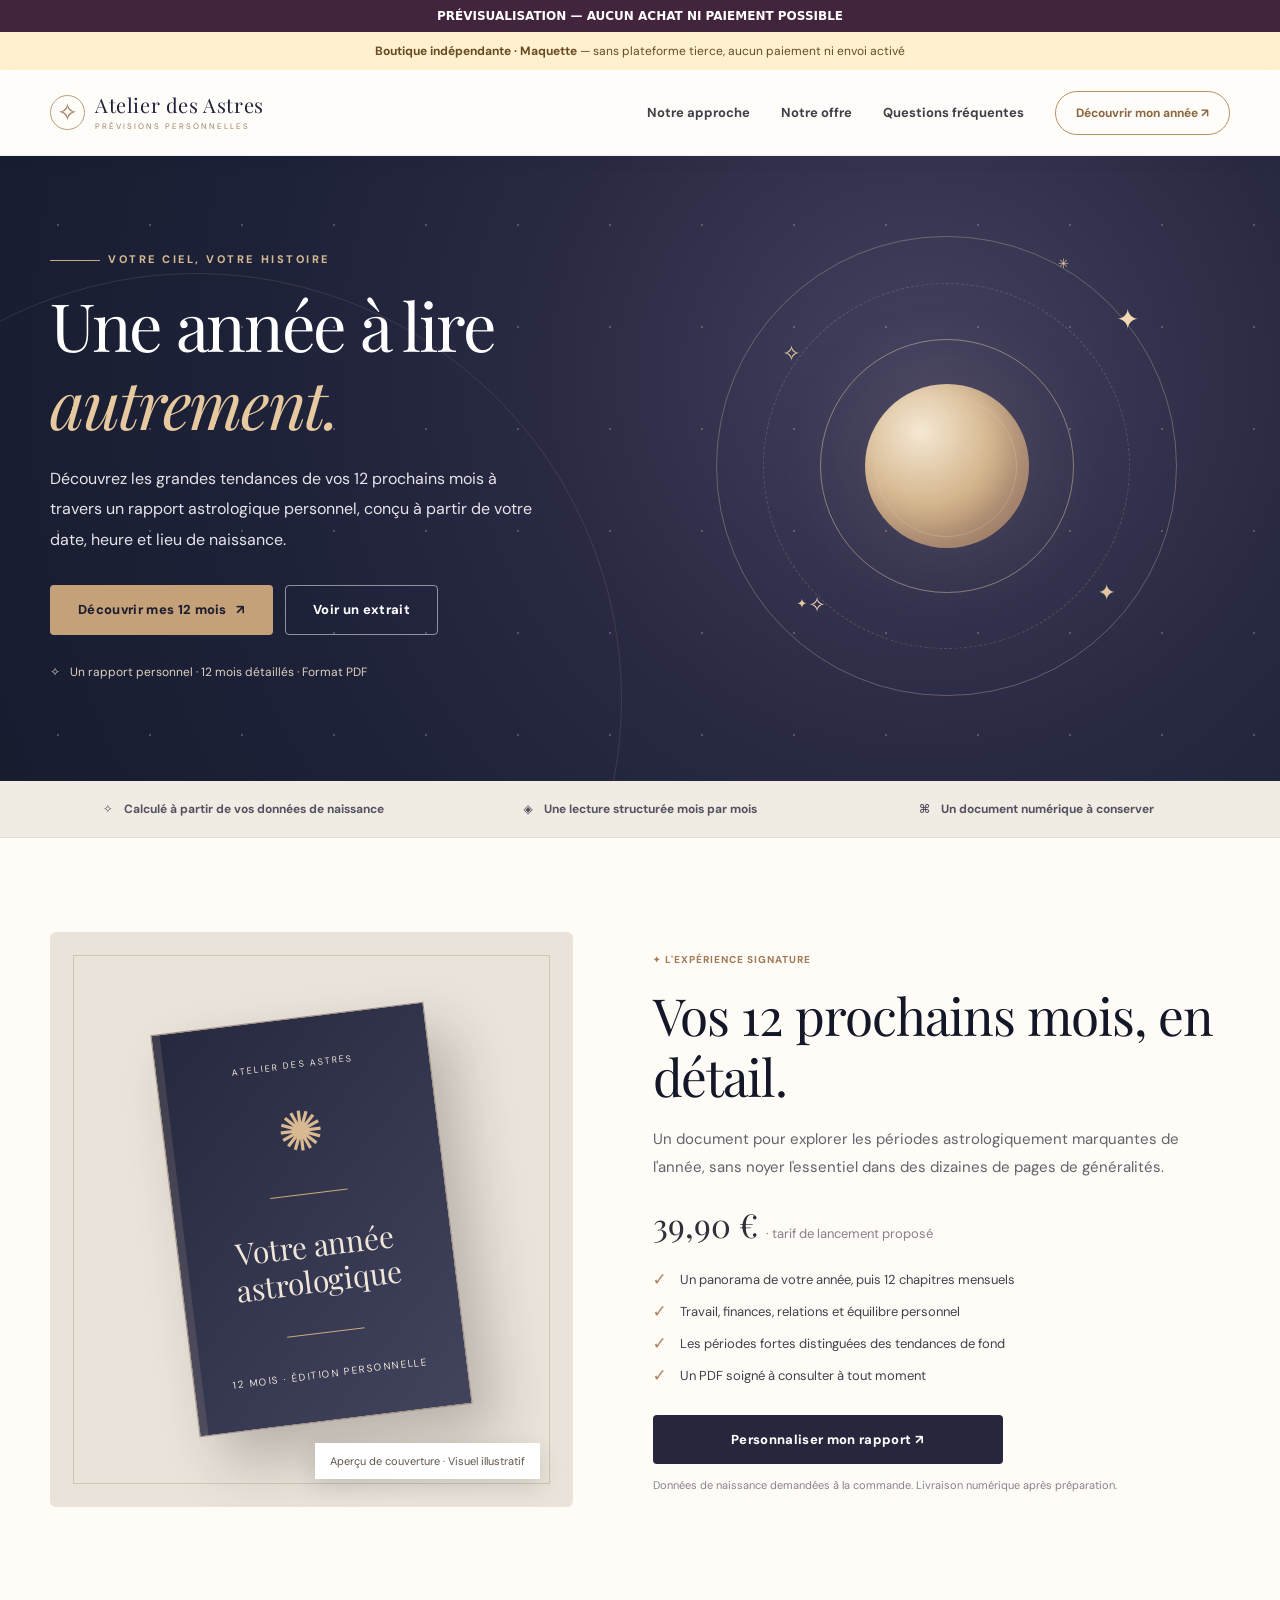
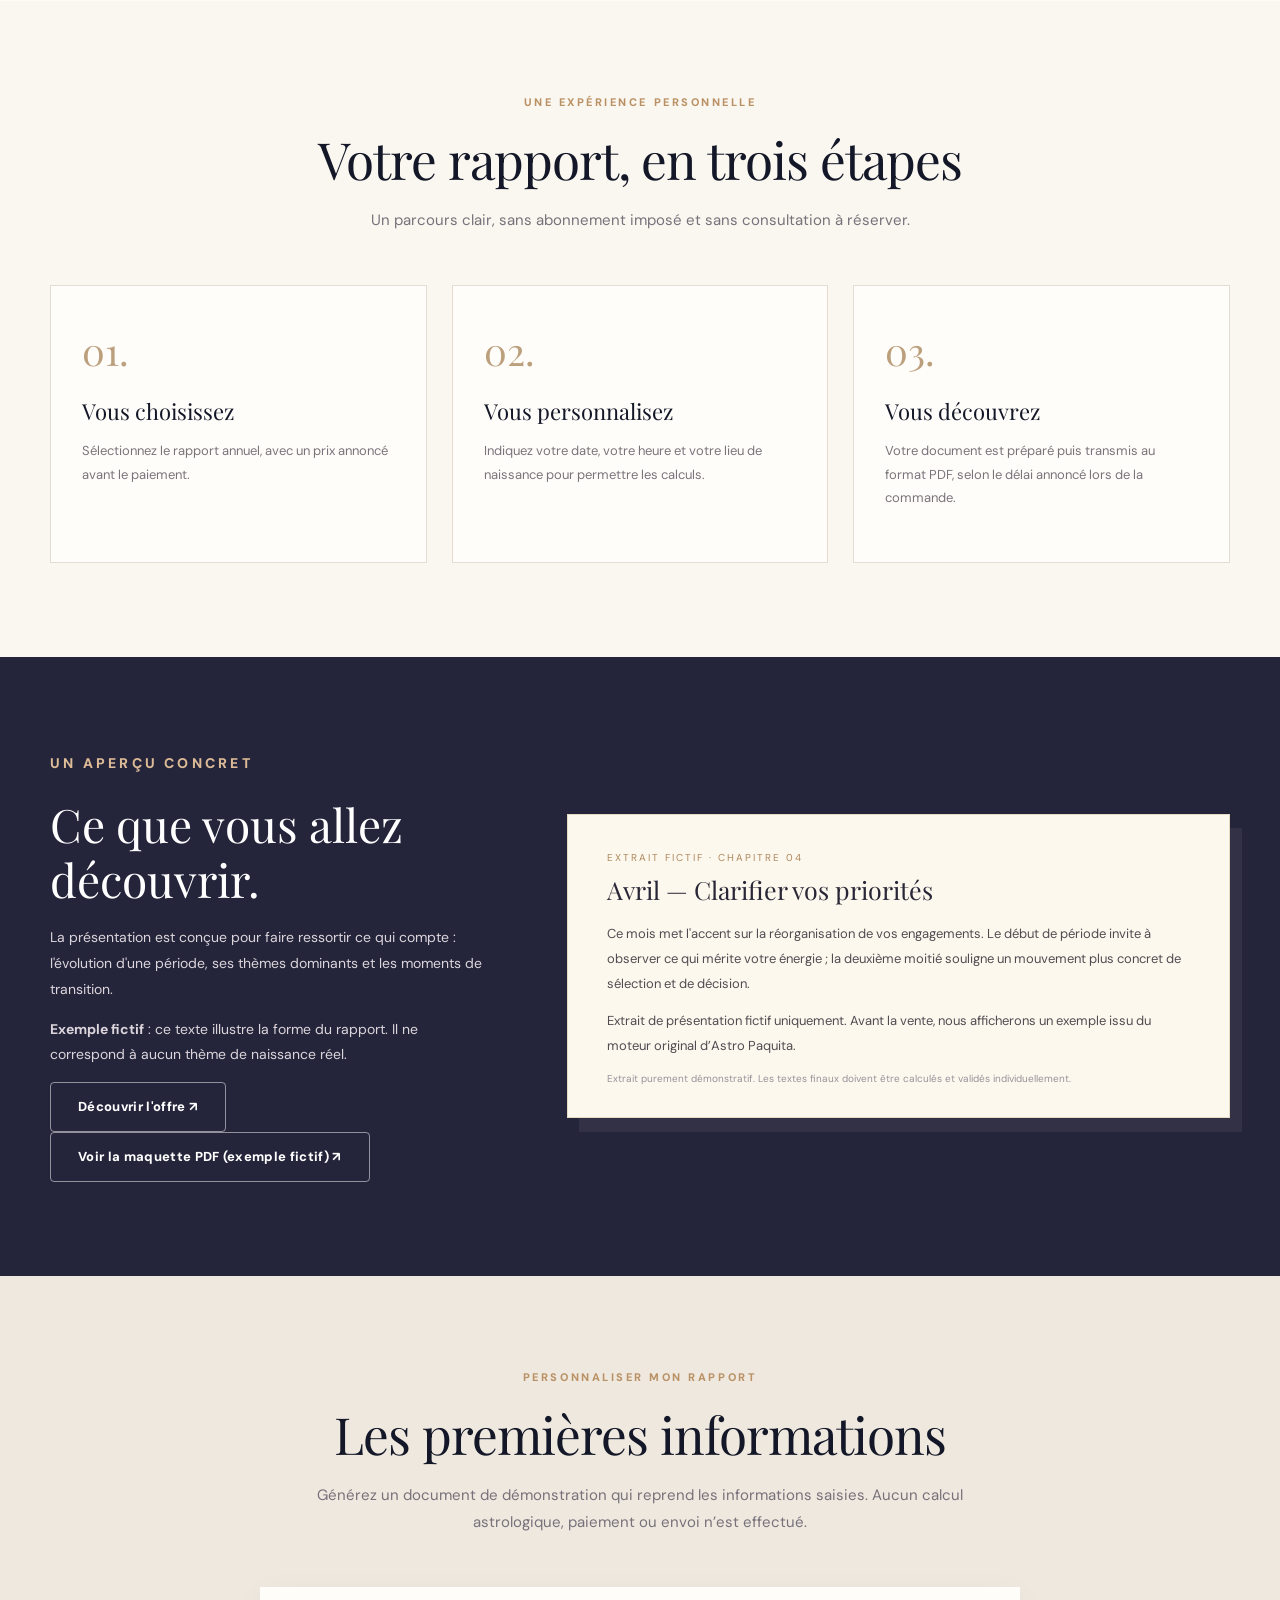
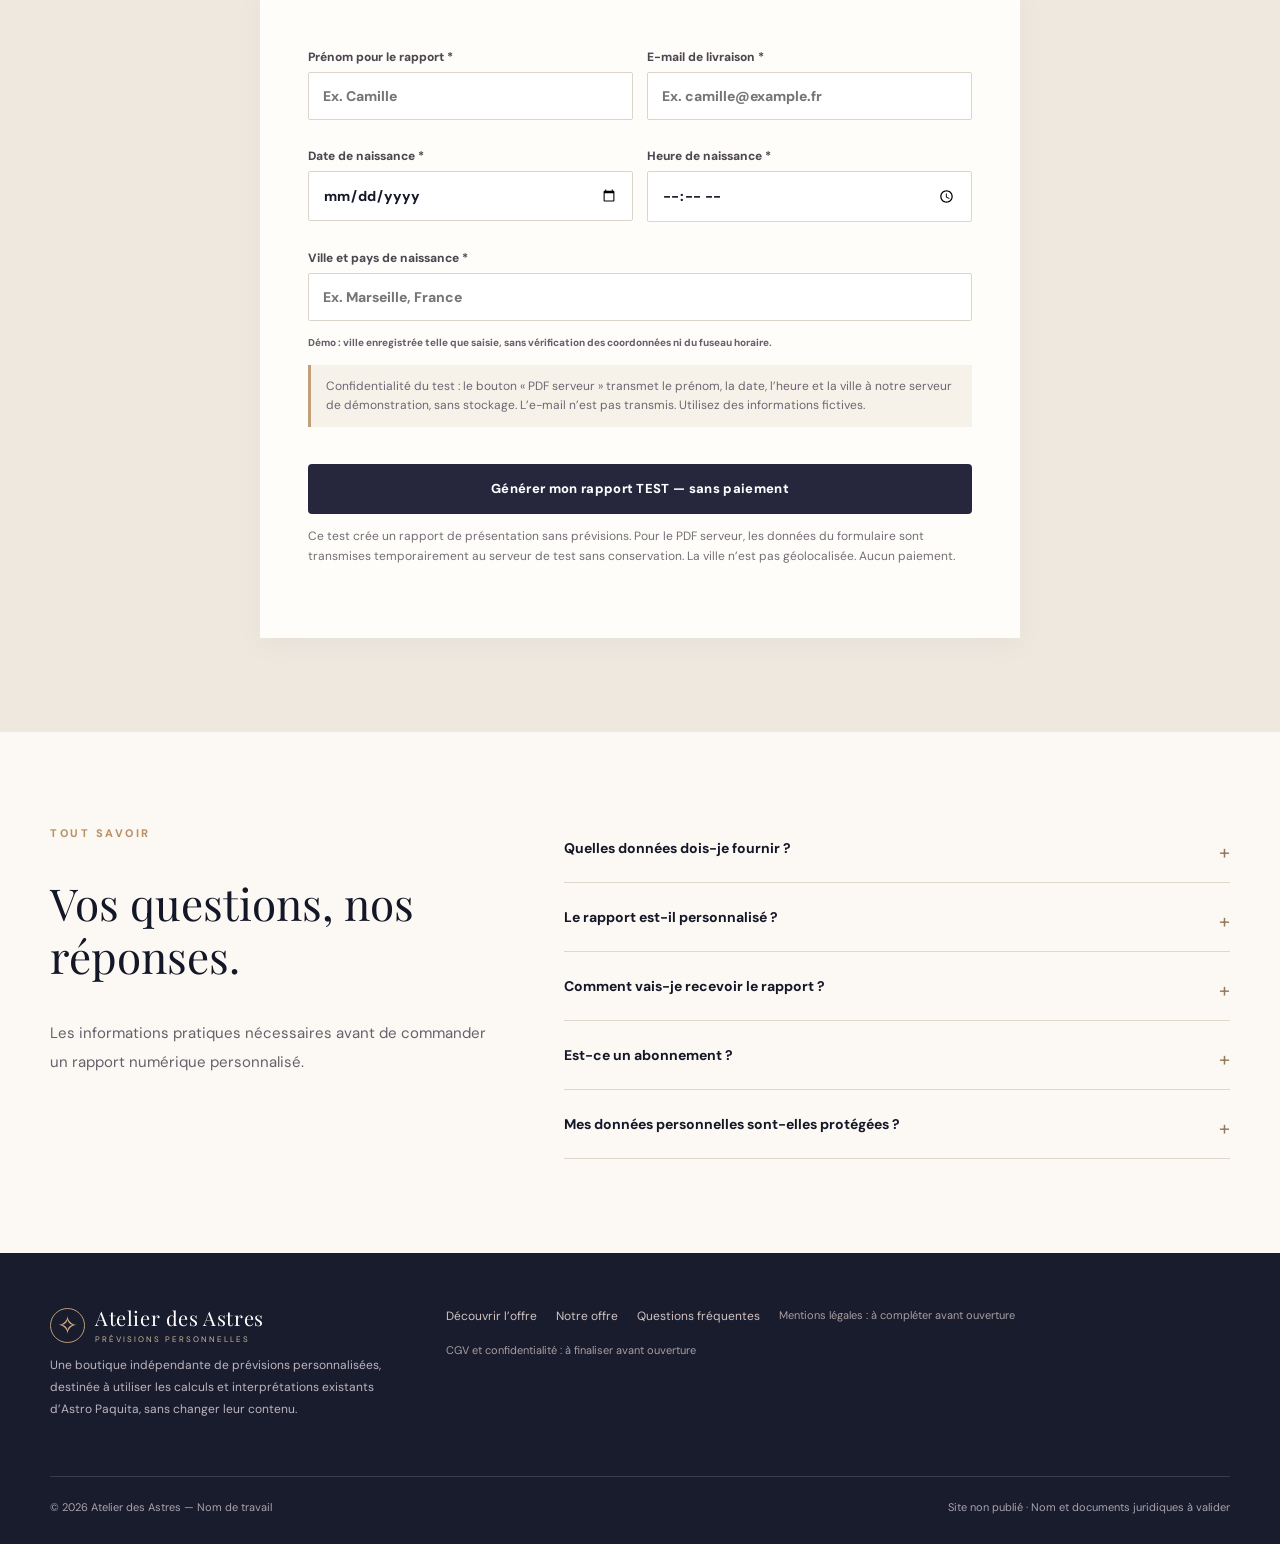
==== commit d97c1168: "Raccorder la boutique au service PDF TEST avec messages d'erreur et consentement clair" ====
--- a/boutique-astres-demo/index.html
+++ b/boutique-astres-demo/index.html
@@ -12,7 +12,7 @@
 .demo-result strong{font-size:17px;color:#393045}
 .demo-result ul{padding-left:20px;margin:10px 0}
 .demo-result .note{color:#755b43;font-size:12px}
-</style></head><body><div style="position:sticky;top:0;z-index:100000;background:#42243d;color:white;text-align:center;padding:9px 14px;font:700 12px system-ui">PRÉVISUALISATION — AUCUN ACHAT NI PAIEMENT POSSIBLE</div><div class="preview-banner"><strong>Boutique indépendante · Maquette</strong> — sans plateforme tierce, aucun paiement ni envoi activé</div><header class="site-header" id="haut"><div class="container head-in"><a class="logo" href="#haut"><span class="brand-glyph">✧</span><span class="brand-text">Atelier des Astres<small class="brand-sub">Prévisions personnelles</small></span></a><button aria-expanded="false" aria-label="Ouvrir le menu" class="menu-btn" data-mobile-menu="">☰</button><nav class="nav" data-nav=""><a href="#approche">Notre approche</a><a href="#exemple">Notre offre</a><a href="#questions">Questions fréquentes</a><a class="nav-cta" href="#commander">Découvrir mon année ↗</a></nav></div></header><section class="hero"><div class="container hero-in"><div><p class="eyebrow"><span class="mini-line"></span>Votre ciel, votre histoire</p><h1>Une année à lire <em>autrement.</em></h1><p class="hero-desc">Découvrez les grandes tendances de vos 12 prochains mois à travers un rapport astrologique personnel, conçu à partir de votre date, heure et lieu de naissance.</p><div class="hero-acts"><a class="btn gold" href="#commander">Découvrir mes 12 mois <span aria-hidden="true">↗</span></a><a class="btn outline" href="#exemple">Voir un extrait</a></div><div class="hero-note"><span>✧</span> <span>Un rapport personnel · 12 mois détaillés · Format PDF</span></div></div><div aria-hidden="true" class="hero-visual"><div class="orbital"><div class="orbit o1"></div><div class="orbit o2"></div><div class="orbit o3"></div><div class="orbit o4"></div><div class="sun"></div><span class="star s1">✧</span><span class="star s2">✦</span><span class="star s3">✳</span><span class="star s4">✦</span></div></div></div></section><div class="trust-strip"><div class="container trust-in"><div class="trust-item"><span>✧</span> Calculé à partir de vos données de naissance</div><div class="trust-item"><span>◈</span> Une lecture structurée mois par mois</div><div class="trust-item"><span>⌘</span> Un document numérique à conserver</div></div></div><section class="section offer" id="offre"><div class="container offer-in"><div class="report-mock"><div class="book"><span class="book-over">ATELIER DES ASTRES</span><span class="book-symbol">✺</span><div class="book-rule"></div><span class="book-title">Votre année<br/>astrologique</span><div class="book-rule"></div><span class="book-foot">12 MOIS · ÉDITION PERSONNELLE</span></div><span class="mock-label">Aperçu de couverture · Visuel illustratif</span></div><div class="offer-copy"><div class="offer-tag">✦ L'expérience signature</div><h2>Vos 12 prochains mois, en détail.</h2><p class="lead">Un document pour explorer les périodes astrologiquement marquantes de l'année, sans noyer l'essentiel dans des dizaines de pages de généralités.</p><div class="offer-price">39,90 € <span>· tarif de lancement proposé</span></div><ul class="checklist"><li><span class="checkmark">✓</span> Un panorama de votre année, puis 12 chapitres mensuels</li><li><span class="checkmark">✓</span> Travail, finances, relations et équilibre personnel</li><li><span class="checkmark">✓</span> Les périodes fortes distinguées des tendances de fond</li><li><span class="checkmark">✓</span> Un PDF soigné à consulter à tout moment</li></ul><a class="btn ink offer-cta" href="#commander">Personnaliser mon rapport ↗</a><span class="offer-small">Données de naissance demandées à la commande. Livraison numérique après préparation.</span></div></div></section><section class="section" id="approche"><div class="container"><div class="section-heading"><p class="eyebrow">Une expérience personnelle</p><h2>Votre rapport, en trois étapes</h2><p>Un parcours clair, sans abonnement imposé et sans consultation à réserver.</p></div><div class="how-grid"><div class="step-card"><div class="step-num">01.</div><h3>Vous choisissez</h3><p>Sélectionnez le rapport annuel, avec un prix annoncé avant le paiement.</p></div><div class="step-card"><div class="step-num">02.</div><h3>Vous personnalisez</h3><p>Indiquez votre date, votre heure et votre lieu de naissance pour permettre les calculs.</p></div><div class="step-card"><div class="step-num">03.</div><h3>Vous découvrez</h3><p>Votre document est préparé puis transmis au format PDF, selon le délai annoncé lors de la commande.</p></div></div></div></section><section class="section sample" id="exemple"><div class="container sample-in"><div><p class="eyebrow" style="color:#ddbb97">Un aperçu concret</p><h2>Ce que vous allez découvrir.</h2><p>La présentation est conçue pour faire ressortir ce qui compte : l'évolution d'une période, ses thèmes dominants et les moments de transition.</p><p><strong>Exemple fictif</strong> : ce texte illustre la forme du rapport. Il ne correspond à aucun thème de naissance réel.</p><a class="btn outline" href="#commander">Découvrir l'offre ↗</a><a class="btn outline" href="#offre">Voir la maquette PDF (exemple fictif) ↗</a></div><div class="sample-paper"><div class="sample-date">Extrait fictif · Chapitre 04</div><h3>Avril — Clarifier vos priorités</h3><p>Ce mois met l'accent sur la réorganisation de vos engagements. Le début de période invite à observer ce qui mérite votre énergie ; la deuxième moitié souligne un mouvement plus concret de sélection et de décision.</p><p>Extrait de présentation fictif uniquement. Avant la vente, nous afficherons un exemple issu du moteur original d’Astro Paquita.</p><div class="sample-caption">Extrait purement démonstratif. Les textes finaux doivent être calculés et validés individuellement.</div></div></div></section><section class="section" id="commander" style="background:#eee8df"><div class="container" style="max-width:760px"><div class="section-heading"><p class="eyebrow">Personnaliser mon rapport</p><h2>Les premières informations</h2><p>Générez un document de démonstration qui reprend les informations saisies. Aucun calcul astrologique, paiement ou envoi n’est effectué.</p></div><div style="background:#fffdf9;padding:clamp(22px,4vw,48px);box-shadow:0 7px 30px #1c21330a"><form id="previewForm"><div class="field-grid"><label class="field">Prénom pour le rapport *<input id="firstName" maxlength="100" placeholder="Ex. Camille" required="" type="text"/></label><label class="field">E-mail de livraison *<input id="buyerEmail" maxlength="100" placeholder="Ex. camille@example.fr" required="" type="email"/></label></div><div class="field-grid"><label class="field">Date de naissance *<input id="birthdate" required="" type="date"/></label><label class="field">Heure de naissance *<input id="birthtime" required="" type="time"/></label></div><label class="field">Ville et pays de naissance *<input id="birthplace" placeholder="Ex. Marseille, France" required="" type="text"/></label><p class="privacy-demo">Confidentialité : les informations restent dans ce navigateur et ne sont ni envoyées ni enregistrées sur un serveur. Pour cet essai, privilégiez des informations fictives.</p><button class="btn ink form-cta" type="submit">Tester la personnalisation — sans paiement ↗</button><div class="notice">Ce test crée un rapport de présentation sans prévisions. La ville n’est pas géolocalisée. Le vrai moteur et les paiements restent désactivés.</div><div class="demo-feedback" id="formMsg" role="status"></div><div aria-live="polite" class="demo-result" hidden="" id="previewOrder" role="status"></div></form></div></div></section><section class="section faq" id="questions"><div class="container faq-in"><div><p class="eyebrow">Tout savoir</p><h2 style="font:400 44px/1.2 var(--serif)">Vos questions, nos réponses.</h2><p class="lead">Les informations pratiques nécessaires avant de commander un rapport numérique personnalisé.</p></div><div class="faq-area"><details><summary>Quelles données dois-je fournir ?</summary><p>Votre date, votre heure et votre lieu de naissance. La précision de l'heure influe sur certains calculs astrologiques.</p></details><details><summary>Le rapport est-il personnalisé ?</summary><p>La boutique est conçue pour produire des rapports à partir de données individuelles, après validation de la méthode de calcul et du processus de génération.</p></details><details><summary>Comment vais-je recevoir le rapport ?</summary><p>Au format PDF. Le mode d'envoi et le délai précis seront affichés avant toute mise en vente.</p></details><details><summary>Est-ce un abonnement ?</summary><p>Non. L'offre présentée correspond à un achat unique.</p></details><details><summary>Mes données personnelles sont-elles protégées ?</summary><p>Une politique de confidentialité détaillera les données collectées, leur durée de conservation et les droits des acheteurs avant l'ouverture des ventes.</p></details></div></div></section><footer class="footer"><div class="container"><div class="footer-top"><div><a class="logo" href="#haut"><span class="brand-glyph">✧</span><span class="brand-text">Atelier des Astres<small class="brand-sub">Prévisions personnelles</small></span></a><p class="footer-about">Une boutique indépendante de prévisions personnalisées, destinée à utiliser les calculs et interprétations existants d’Astro Paquita, sans changer leur contenu.</p></div><div class="footer-links"><a href="#offre">Découvrir l’offre</a><a href="#offre">Notre offre</a><a href="#questions">Questions fréquentes</a><span style="font-size:11px;opacity:.78">Mentions légales : à compléter avant ouverture</span><span style="font-size:11px;opacity:.78">CGV et confidentialité : à finaliser avant ouverture</span></div></div><div class="foot-bottom"><span>© 2026 Atelier des Astres — Nom de travail</span><span>Site non publié · Nom et documents juridiques à valider</span></div></div></footer><script>
+</style></head><body><div style="position:sticky;top:0;z-index:100000;background:#42243d;color:white;text-align:center;padding:9px 14px;font:700 12px system-ui">PRÉVISUALISATION — AUCUN ACHAT NI PAIEMENT POSSIBLE</div><div class="preview-banner"><strong>Boutique indépendante · Maquette</strong> — sans plateforme tierce, aucun paiement ni envoi activé</div><header class="site-header" id="haut"><div class="container head-in"><a class="logo" href="#haut"><span class="brand-glyph">✧</span><span class="brand-text">Atelier des Astres<small class="brand-sub">Prévisions personnelles</small></span></a><button aria-expanded="false" aria-label="Ouvrir le menu" class="menu-btn" data-mobile-menu="">☰</button><nav class="nav" data-nav=""><a href="#approche">Notre approche</a><a href="#exemple">Notre offre</a><a href="#questions">Questions fréquentes</a><a class="nav-cta" href="#commander">Découvrir mon année ↗</a></nav></div></header><section class="hero"><div class="container hero-in"><div><p class="eyebrow"><span class="mini-line"></span>Votre ciel, votre histoire</p><h1>Une année à lire <em>autrement.</em></h1><p class="hero-desc">Découvrez les grandes tendances de vos 12 prochains mois à travers un rapport astrologique personnel, conçu à partir de votre date, heure et lieu de naissance.</p><div class="hero-acts"><a class="btn gold" href="#commander">Découvrir mes 12 mois <span aria-hidden="true">↗</span></a><a class="btn outline" href="#exemple">Voir un extrait</a></div><div class="hero-note"><span>✧</span> <span>Un rapport personnel · 12 mois détaillés · Format PDF</span></div></div><div aria-hidden="true" class="hero-visual"><div class="orbital"><div class="orbit o1"></div><div class="orbit o2"></div><div class="orbit o3"></div><div class="orbit o4"></div><div class="sun"></div><span class="star s1">✧</span><span class="star s2">✦</span><span class="star s3">✳</span><span class="star s4">✦</span></div></div></div></section><div class="trust-strip"><div class="container trust-in"><div class="trust-item"><span>✧</span> Calculé à partir de vos données de naissance</div><div class="trust-item"><span>◈</span> Une lecture structurée mois par mois</div><div class="trust-item"><span>⌘</span> Un document numérique à conserver</div></div></div><section class="section offer" id="offre"><div class="container offer-in"><div class="report-mock"><div class="book"><span class="book-over">ATELIER DES ASTRES</span><span class="book-symbol">✺</span><div class="book-rule"></div><span class="book-title">Votre année<br/>astrologique</span><div class="book-rule"></div><span class="book-foot">12 MOIS · ÉDITION PERSONNELLE</span></div><span class="mock-label">Aperçu de couverture · Visuel illustratif</span></div><div class="offer-copy"><div class="offer-tag">✦ L'expérience signature</div><h2>Vos 12 prochains mois, en détail.</h2><p class="lead">Un document pour explorer les périodes astrologiquement marquantes de l'année, sans noyer l'essentiel dans des dizaines de pages de généralités.</p><div class="offer-price">39,90 € <span>· tarif de lancement proposé</span></div><ul class="checklist"><li><span class="checkmark">✓</span> Un panorama de votre année, puis 12 chapitres mensuels</li><li><span class="checkmark">✓</span> Travail, finances, relations et équilibre personnel</li><li><span class="checkmark">✓</span> Les périodes fortes distinguées des tendances de fond</li><li><span class="checkmark">✓</span> Un PDF soigné à consulter à tout moment</li></ul><a class="btn ink offer-cta" href="#commander">Personnaliser mon rapport ↗</a><span class="offer-small">Données de naissance demandées à la commande. Livraison numérique après préparation.</span></div></div></section><section class="section" id="approche"><div class="container"><div class="section-heading"><p class="eyebrow">Une expérience personnelle</p><h2>Votre rapport, en trois étapes</h2><p>Un parcours clair, sans abonnement imposé et sans consultation à réserver.</p></div><div class="how-grid"><div class="step-card"><div class="step-num">01.</div><h3>Vous choisissez</h3><p>Sélectionnez le rapport annuel, avec un prix annoncé avant le paiement.</p></div><div class="step-card"><div class="step-num">02.</div><h3>Vous personnalisez</h3><p>Indiquez votre date, votre heure et votre lieu de naissance pour permettre les calculs.</p></div><div class="step-card"><div class="step-num">03.</div><h3>Vous découvrez</h3><p>Votre document est préparé puis transmis au format PDF, selon le délai annoncé lors de la commande.</p></div></div></div></section><section class="section sample" id="exemple"><div class="container sample-in"><div><p class="eyebrow" style="color:#ddbb97">Un aperçu concret</p><h2>Ce que vous allez découvrir.</h2><p>La présentation est conçue pour faire ressortir ce qui compte : l'évolution d'une période, ses thèmes dominants et les moments de transition.</p><p><strong>Exemple fictif</strong> : ce texte illustre la forme du rapport. Il ne correspond à aucun thème de naissance réel.</p><a class="btn outline" href="#commander">Découvrir l'offre ↗</a><a class="btn outline" href="#offre">Voir la maquette PDF (exemple fictif) ↗</a></div><div class="sample-paper"><div class="sample-date">Extrait fictif · Chapitre 04</div><h3>Avril — Clarifier vos priorités</h3><p>Ce mois met l'accent sur la réorganisation de vos engagements. Le début de période invite à observer ce qui mérite votre énergie ; la deuxième moitié souligne un mouvement plus concret de sélection et de décision.</p><p>Extrait de présentation fictif uniquement. Avant la vente, nous afficherons un exemple issu du moteur original d’Astro Paquita.</p><div class="sample-caption">Extrait purement démonstratif. Les textes finaux doivent être calculés et validés individuellement.</div></div></div></section><section class="section" id="commander" style="background:#eee8df"><div class="container" style="max-width:760px"><div class="section-heading"><p class="eyebrow">Personnaliser mon rapport</p><h2>Les premières informations</h2><p>Générez un document de démonstration qui reprend les informations saisies. Aucun calcul astrologique, paiement ou envoi n’est effectué.</p></div><div style="background:#fffdf9;padding:clamp(22px,4vw,48px);box-shadow:0 7px 30px #1c21330a"><form id="previewForm"><div class="field-grid"><label class="field">Prénom pour le rapport *<input id="firstName" maxlength="100" placeholder="Ex. Camille" required="" type="text"/></label><label class="field">E-mail de livraison *<input id="buyerEmail" maxlength="100" placeholder="Ex. camille@example.fr" required="" type="email"/></label></div><div class="field-grid"><label class="field">Date de naissance *<input id="birthdate" required="" type="date"/></label><label class="field">Heure de naissance *<input id="birthtime" required="" type="time"/></label></div><label class="field">Ville et pays de naissance *<input id="birthplace" placeholder="Ex. Marseille, France" required="" type="text"/></label><p class="privacy-demo">Confidentialité du test : le bouton « PDF serveur » transmet le prénom, la date, l’heure et la ville à notre serveur de démonstration, sans stockage. L’e-mail n’est pas transmis. Utilisez des informations fictives.</p><button class="btn ink form-cta" type="submit">Tester la personnalisation — sans paiement ↗</button><div class="notice">Ce test crée un rapport de présentation sans prévisions. Pour le PDF serveur, les données du formulaire sont transmises temporairement au serveur de test sans conservation. La ville n’est pas géolocalisée. Aucun paiement.</div><div class="demo-feedback" id="formMsg" role="status"></div><div aria-live="polite" class="demo-result" hidden="" id="previewOrder" role="status"></div></form></div></div></section><section class="section faq" id="questions"><div class="container faq-in"><div><p class="eyebrow">Tout savoir</p><h2 style="font:400 44px/1.2 var(--serif)">Vos questions, nos réponses.</h2><p class="lead">Les informations pratiques nécessaires avant de commander un rapport numérique personnalisé.</p></div><div class="faq-area"><details><summary>Quelles données dois-je fournir ?</summary><p>Votre date, votre heure et votre lieu de naissance. La précision de l'heure influe sur certains calculs astrologiques.</p></details><details><summary>Le rapport est-il personnalisé ?</summary><p>La boutique est conçue pour produire des rapports à partir de données individuelles, après validation de la méthode de calcul et du processus de génération.</p></details><details><summary>Comment vais-je recevoir le rapport ?</summary><p>Au format PDF. Le mode d'envoi et le délai précis seront affichés avant toute mise en vente.</p></details><details><summary>Est-ce un abonnement ?</summary><p>Non. L'offre présentée correspond à un achat unique.</p></details><details><summary>Mes données personnelles sont-elles protégées ?</summary><p>Une politique de confidentialité détaillera les données collectées, leur durée de conservation et les droits des acheteurs avant l'ouverture des ventes.</p></details></div></div></section><footer class="footer"><div class="container"><div class="footer-top"><div><a class="logo" href="#haut"><span class="brand-glyph">✧</span><span class="brand-text">Atelier des Astres<small class="brand-sub">Prévisions personnelles</small></span></a><p class="footer-about">Une boutique indépendante de prévisions personnalisées, destinée à utiliser les calculs et interprétations existants d’Astro Paquita, sans changer leur contenu.</p></div><div class="footer-links"><a href="#offre">Découvrir l’offre</a><a href="#offre">Notre offre</a><a href="#questions">Questions fréquentes</a><span style="font-size:11px;opacity:.78">Mentions légales : à compléter avant ouverture</span><span style="font-size:11px;opacity:.78">CGV et confidentialité : à finaliser avant ouverture</span></div></div><div class="foot-bottom"><span>© 2026 Atelier des Astres — Nom de travail</span><span>Site non publié · Nom et documents juridiques à valider</span></div></div></footer><script>
 (() => {
   'use strict';
   const menu=document.querySelector('[data-mobile-menu]');
@@ -100,7 +100,7 @@
     result.replaceChildren();
     const title=el('strong','Rapport TEST préparé');
     const p=el('p','Le prénom, la date, l’heure et la ville ont bien été repris dans le document. Le lieu n’est PAS encore géolocalisé et aucun calcul astrologique n’a été effectué.');
-    const note=el('p','Le PDF s’obtient via « Ouvrir et imprimer », puis « Enregistrer en PDF ». Le téléchargement HTML est également disponible.');
+    const note=el('p','Trois choix : ouvrir puis imprimer en PDF, télécharger le HTML local, ou générer un PDF depuis le serveur de démonstration.');
     const actions=el('div');
     actions.style.cssText='display:flex;flex-wrap:wrap;gap:10px;margin:16px 0';
     const open=el('button','Ouvrir le rapport / PDF');
@@ -122,7 +122,35 @@
       setTimeout(()=>URL.revokeObjectURL(url),3000);
       feedback('Document de démonstration téléchargé. Aucun e-mail envoyé et aucune somme débitée.',false);
     });
-    actions.append(open,download);
+
+    const serverPdf=el('button','Télécharger le PDF TEST depuis le serveur');
+    serverPdf.type='button';serverPdf.className='btn ink';
+    serverPdf.style.cssText='background:#936c44;color:#fff;border:1px solid #936c44';
+    serverPdf.addEventListener('click',async()=>{
+      serverPdf.disabled=true;serverPdf.textContent='Création du PDF en cours…';
+      try{
+        const response=await fetch('https://atelier-des-astres-test-pdf.onrender.com/api/test/pdf',{
+          method:'POST',headers:{'Content-Type':'application/json'},
+          body:JSON.stringify({firstName:data.name,birthdate:data.date,birthtime:data.time,birthplace:data.city}),
+          signal:AbortSignal.timeout(25000)
+        });
+        if(!response.ok){
+          let error='Service de démonstration indisponible';
+          try{error=(await response.json()).error||error}catch{}
+          throw new Error(error+' (HTTP '+response.status+')');
+        }
+        const blob=await response.blob();
+        if(!String(response.headers.get('Content-Type')||'').includes('application/pdf')||blob.size<500)throw Error('Le serveur n’a pas retourné un PDF valide.');
+        const url=URL.createObjectURL(blob);const link=document.createElement('a');
+        link.href=url;link.download='Rapport-Astres-TEST.pdf';
+        document.body.appendChild(link);link.click();link.remove();
+        setTimeout(()=>URL.revokeObjectURL(url),4000);
+        feedback('✓ PDF TEST généré par le serveur et téléchargé. Aucune prévision ni paiement.',false);
+      }catch(e){
+        feedback('Impossible de télécharger le PDF serveur : '+e.message+'. Le service gratuit peut nécessiter un redémarrage. Le bouton HTML local reste disponible.',true);
+      }finally{serverPdf.disabled=false;serverPdf.textContent='Télécharger le PDF TEST depuis le serveur';}
+    });
+    actions.append(open,download,serverPdf);
     result.append(title,p,actions,note);
     result.hidden=false;
     feedback('✓ Rapport TEST prêt. Les informations restent dans ton navigateur.',false);
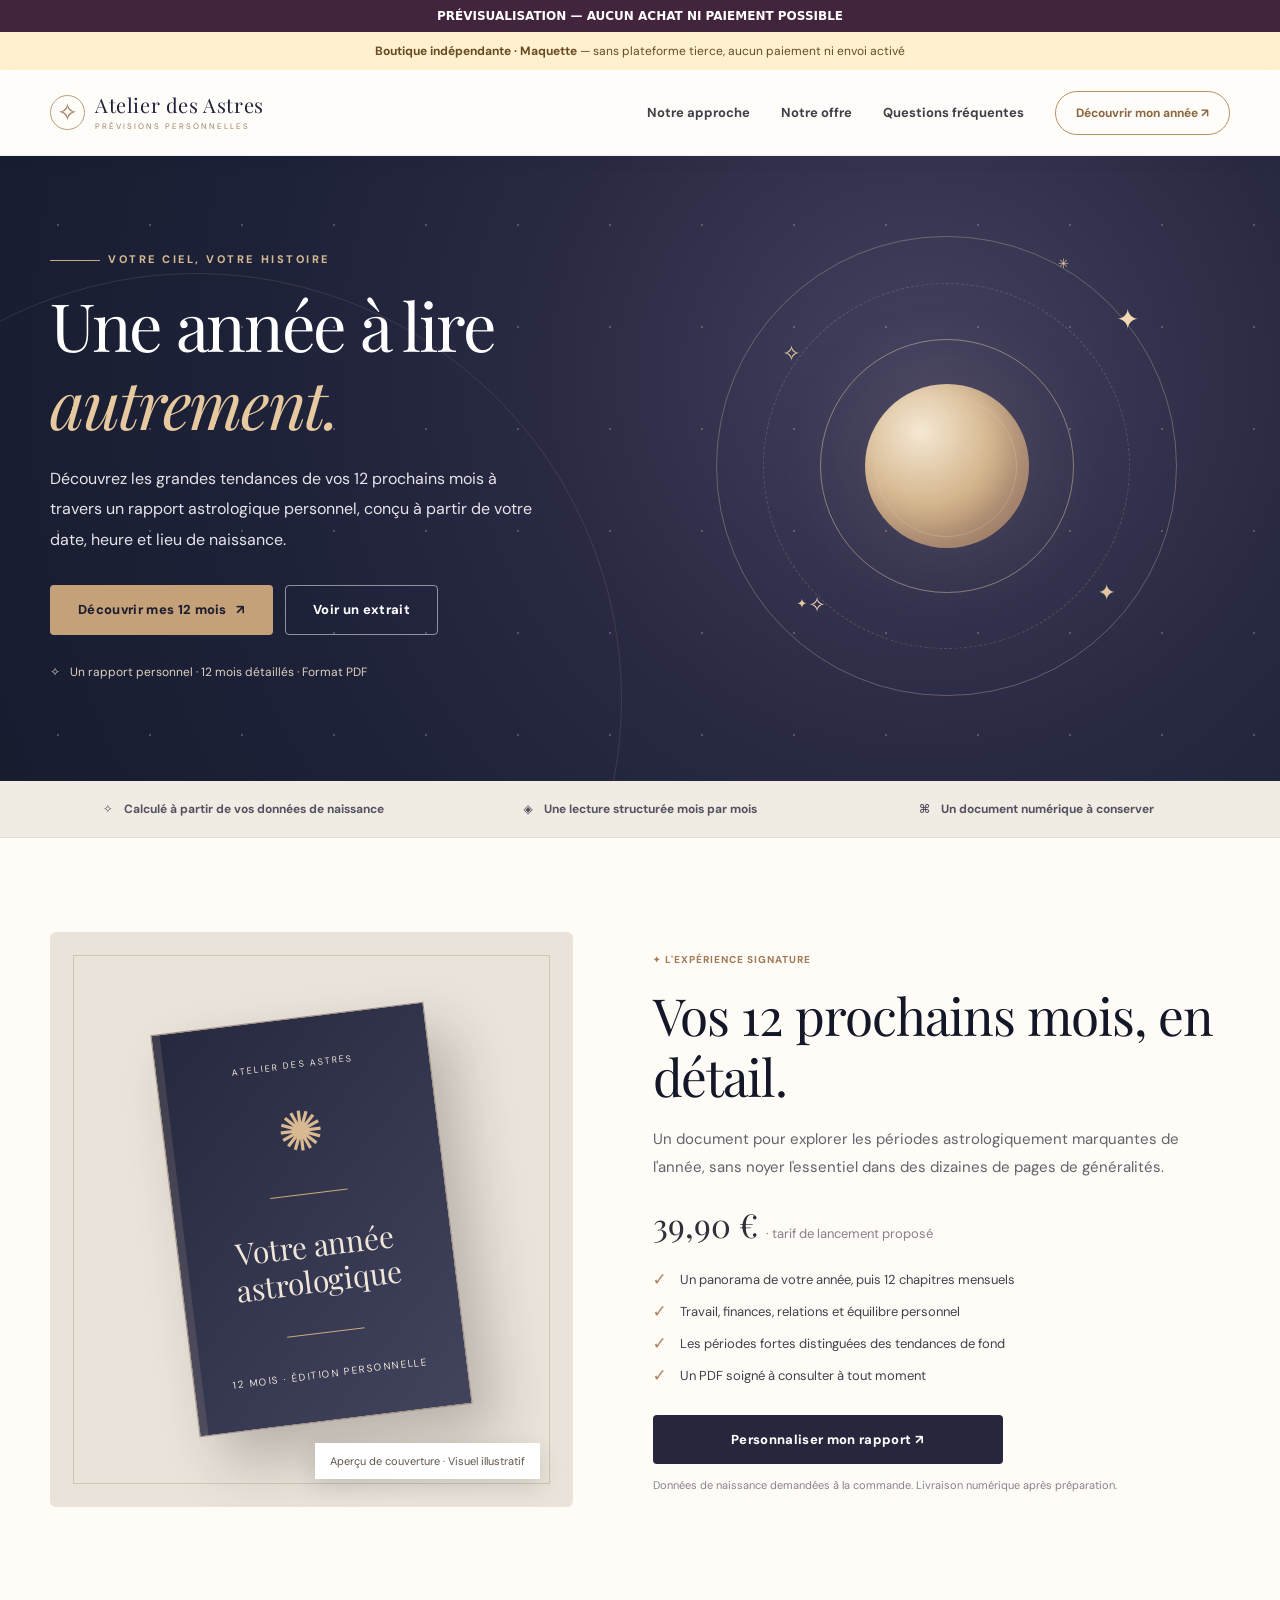
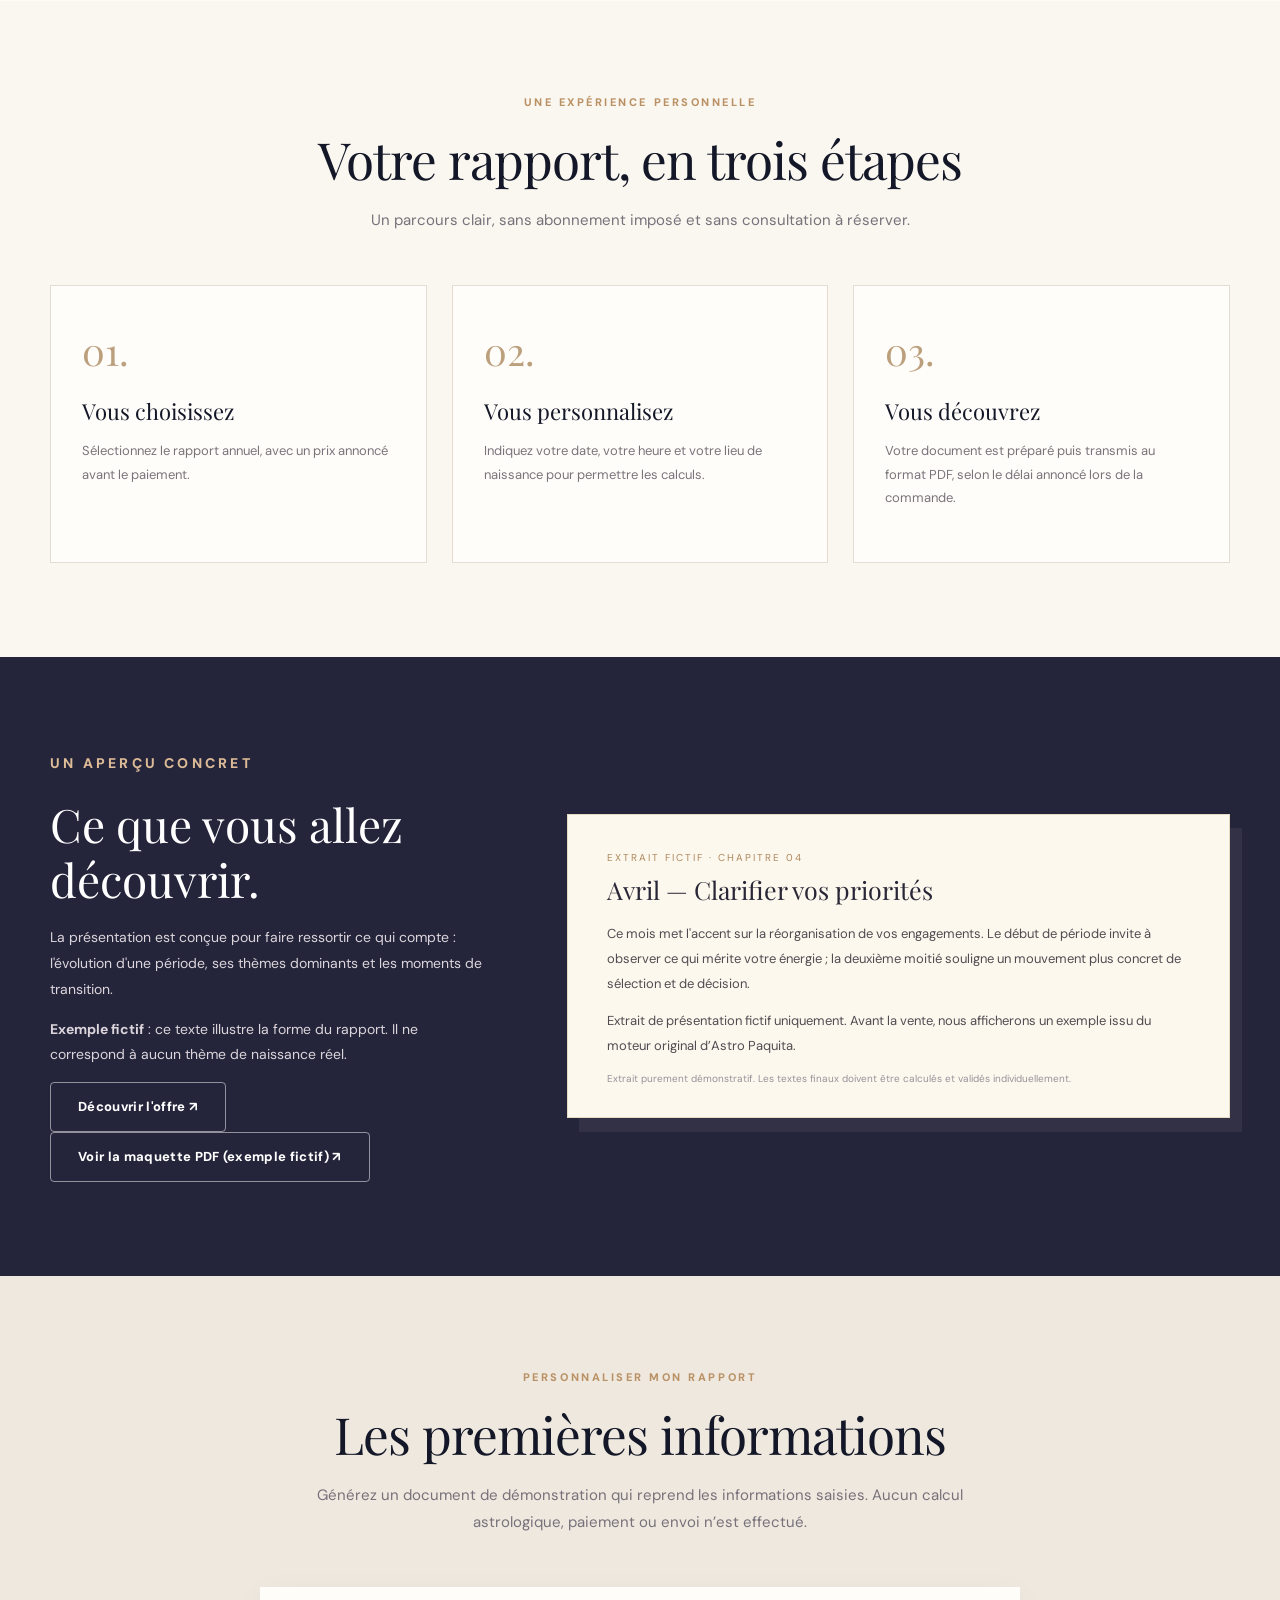
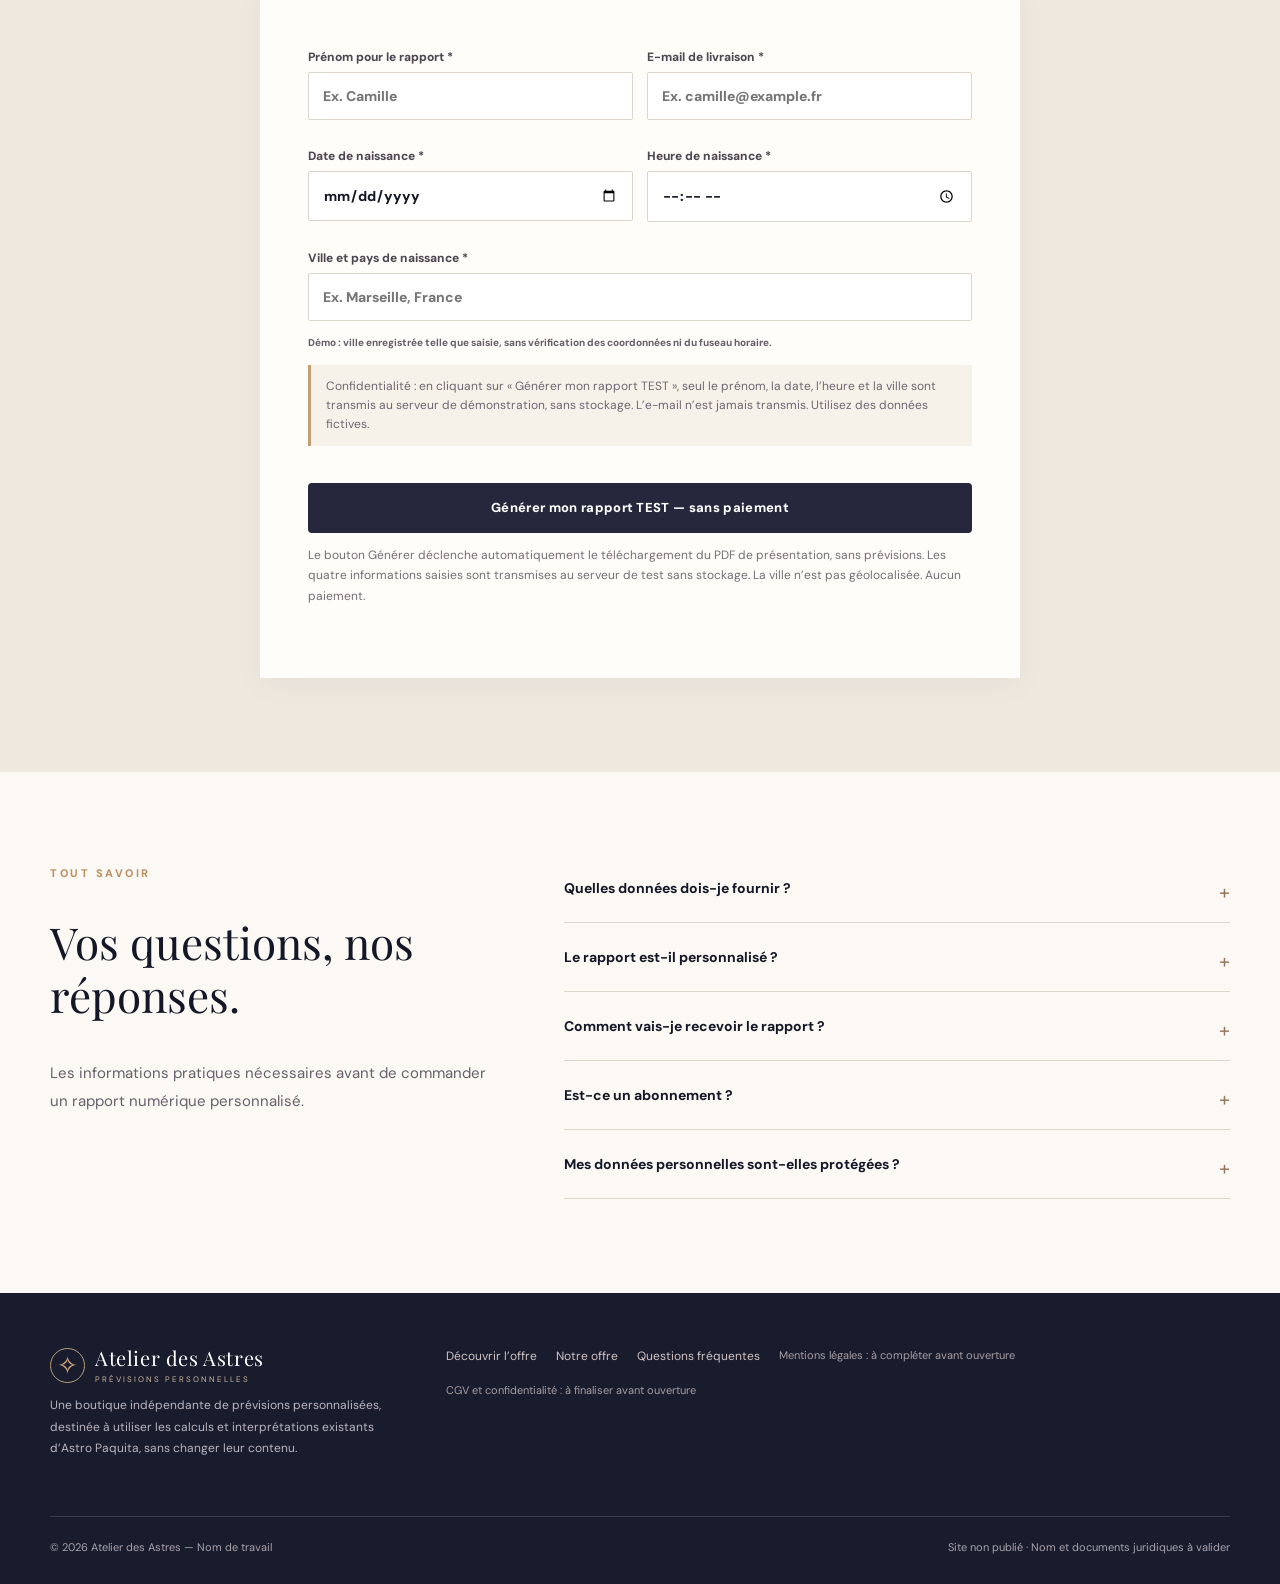
==== commit 232e6ca9: "Un clic génère et télécharge automatiquement le PDF TEST, consentement clair" ====
--- a/boutique-astres-demo/index.html
+++ b/boutique-astres-demo/index.html
@@ -12,7 +12,7 @@
 .demo-result strong{font-size:17px;color:#393045}
 .demo-result ul{padding-left:20px;margin:10px 0}
 .demo-result .note{color:#755b43;font-size:12px}
-</style></head><body><div style="position:sticky;top:0;z-index:100000;background:#42243d;color:white;text-align:center;padding:9px 14px;font:700 12px system-ui">PRÉVISUALISATION — AUCUN ACHAT NI PAIEMENT POSSIBLE</div><div class="preview-banner"><strong>Boutique indépendante · Maquette</strong> — sans plateforme tierce, aucun paiement ni envoi activé</div><header class="site-header" id="haut"><div class="container head-in"><a class="logo" href="#haut"><span class="brand-glyph">✧</span><span class="brand-text">Atelier des Astres<small class="brand-sub">Prévisions personnelles</small></span></a><button aria-expanded="false" aria-label="Ouvrir le menu" class="menu-btn" data-mobile-menu="">☰</button><nav class="nav" data-nav=""><a href="#approche">Notre approche</a><a href="#exemple">Notre offre</a><a href="#questions">Questions fréquentes</a><a class="nav-cta" href="#commander">Découvrir mon année ↗</a></nav></div></header><section class="hero"><div class="container hero-in"><div><p class="eyebrow"><span class="mini-line"></span>Votre ciel, votre histoire</p><h1>Une année à lire <em>autrement.</em></h1><p class="hero-desc">Découvrez les grandes tendances de vos 12 prochains mois à travers un rapport astrologique personnel, conçu à partir de votre date, heure et lieu de naissance.</p><div class="hero-acts"><a class="btn gold" href="#commander">Découvrir mes 12 mois <span aria-hidden="true">↗</span></a><a class="btn outline" href="#exemple">Voir un extrait</a></div><div class="hero-note"><span>✧</span> <span>Un rapport personnel · 12 mois détaillés · Format PDF</span></div></div><div aria-hidden="true" class="hero-visual"><div class="orbital"><div class="orbit o1"></div><div class="orbit o2"></div><div class="orbit o3"></div><div class="orbit o4"></div><div class="sun"></div><span class="star s1">✧</span><span class="star s2">✦</span><span class="star s3">✳</span><span class="star s4">✦</span></div></div></div></section><div class="trust-strip"><div class="container trust-in"><div class="trust-item"><span>✧</span> Calculé à partir de vos données de naissance</div><div class="trust-item"><span>◈</span> Une lecture structurée mois par mois</div><div class="trust-item"><span>⌘</span> Un document numérique à conserver</div></div></div><section class="section offer" id="offre"><div class="container offer-in"><div class="report-mock"><div class="book"><span class="book-over">ATELIER DES ASTRES</span><span class="book-symbol">✺</span><div class="book-rule"></div><span class="book-title">Votre année<br/>astrologique</span><div class="book-rule"></div><span class="book-foot">12 MOIS · ÉDITION PERSONNELLE</span></div><span class="mock-label">Aperçu de couverture · Visuel illustratif</span></div><div class="offer-copy"><div class="offer-tag">✦ L'expérience signature</div><h2>Vos 12 prochains mois, en détail.</h2><p class="lead">Un document pour explorer les périodes astrologiquement marquantes de l'année, sans noyer l'essentiel dans des dizaines de pages de généralités.</p><div class="offer-price">39,90 € <span>· tarif de lancement proposé</span></div><ul class="checklist"><li><span class="checkmark">✓</span> Un panorama de votre année, puis 12 chapitres mensuels</li><li><span class="checkmark">✓</span> Travail, finances, relations et équilibre personnel</li><li><span class="checkmark">✓</span> Les périodes fortes distinguées des tendances de fond</li><li><span class="checkmark">✓</span> Un PDF soigné à consulter à tout moment</li></ul><a class="btn ink offer-cta" href="#commander">Personnaliser mon rapport ↗</a><span class="offer-small">Données de naissance demandées à la commande. Livraison numérique après préparation.</span></div></div></section><section class="section" id="approche"><div class="container"><div class="section-heading"><p class="eyebrow">Une expérience personnelle</p><h2>Votre rapport, en trois étapes</h2><p>Un parcours clair, sans abonnement imposé et sans consultation à réserver.</p></div><div class="how-grid"><div class="step-card"><div class="step-num">01.</div><h3>Vous choisissez</h3><p>Sélectionnez le rapport annuel, avec un prix annoncé avant le paiement.</p></div><div class="step-card"><div class="step-num">02.</div><h3>Vous personnalisez</h3><p>Indiquez votre date, votre heure et votre lieu de naissance pour permettre les calculs.</p></div><div class="step-card"><div class="step-num">03.</div><h3>Vous découvrez</h3><p>Votre document est préparé puis transmis au format PDF, selon le délai annoncé lors de la commande.</p></div></div></div></section><section class="section sample" id="exemple"><div class="container sample-in"><div><p class="eyebrow" style="color:#ddbb97">Un aperçu concret</p><h2>Ce que vous allez découvrir.</h2><p>La présentation est conçue pour faire ressortir ce qui compte : l'évolution d'une période, ses thèmes dominants et les moments de transition.</p><p><strong>Exemple fictif</strong> : ce texte illustre la forme du rapport. Il ne correspond à aucun thème de naissance réel.</p><a class="btn outline" href="#commander">Découvrir l'offre ↗</a><a class="btn outline" href="#offre">Voir la maquette PDF (exemple fictif) ↗</a></div><div class="sample-paper"><div class="sample-date">Extrait fictif · Chapitre 04</div><h3>Avril — Clarifier vos priorités</h3><p>Ce mois met l'accent sur la réorganisation de vos engagements. Le début de période invite à observer ce qui mérite votre énergie ; la deuxième moitié souligne un mouvement plus concret de sélection et de décision.</p><p>Extrait de présentation fictif uniquement. Avant la vente, nous afficherons un exemple issu du moteur original d’Astro Paquita.</p><div class="sample-caption">Extrait purement démonstratif. Les textes finaux doivent être calculés et validés individuellement.</div></div></div></section><section class="section" id="commander" style="background:#eee8df"><div class="container" style="max-width:760px"><div class="section-heading"><p class="eyebrow">Personnaliser mon rapport</p><h2>Les premières informations</h2><p>Générez un document de démonstration qui reprend les informations saisies. Aucun calcul astrologique, paiement ou envoi n’est effectué.</p></div><div style="background:#fffdf9;padding:clamp(22px,4vw,48px);box-shadow:0 7px 30px #1c21330a"><form id="previewForm"><div class="field-grid"><label class="field">Prénom pour le rapport *<input id="firstName" maxlength="100" placeholder="Ex. Camille" required="" type="text"/></label><label class="field">E-mail de livraison *<input id="buyerEmail" maxlength="100" placeholder="Ex. camille@example.fr" required="" type="email"/></label></div><div class="field-grid"><label class="field">Date de naissance *<input id="birthdate" required="" type="date"/></label><label class="field">Heure de naissance *<input id="birthtime" required="" type="time"/></label></div><label class="field">Ville et pays de naissance *<input id="birthplace" placeholder="Ex. Marseille, France" required="" type="text"/></label><p class="privacy-demo">Confidentialité du test : le bouton « PDF serveur » transmet le prénom, la date, l’heure et la ville à notre serveur de démonstration, sans stockage. L’e-mail n’est pas transmis. Utilisez des informations fictives.</p><button class="btn ink form-cta" type="submit">Tester la personnalisation — sans paiement ↗</button><div class="notice">Ce test crée un rapport de présentation sans prévisions. Pour le PDF serveur, les données du formulaire sont transmises temporairement au serveur de test sans conservation. La ville n’est pas géolocalisée. Aucun paiement.</div><div class="demo-feedback" id="formMsg" role="status"></div><div aria-live="polite" class="demo-result" hidden="" id="previewOrder" role="status"></div></form></div></div></section><section class="section faq" id="questions"><div class="container faq-in"><div><p class="eyebrow">Tout savoir</p><h2 style="font:400 44px/1.2 var(--serif)">Vos questions, nos réponses.</h2><p class="lead">Les informations pratiques nécessaires avant de commander un rapport numérique personnalisé.</p></div><div class="faq-area"><details><summary>Quelles données dois-je fournir ?</summary><p>Votre date, votre heure et votre lieu de naissance. La précision de l'heure influe sur certains calculs astrologiques.</p></details><details><summary>Le rapport est-il personnalisé ?</summary><p>La boutique est conçue pour produire des rapports à partir de données individuelles, après validation de la méthode de calcul et du processus de génération.</p></details><details><summary>Comment vais-je recevoir le rapport ?</summary><p>Au format PDF. Le mode d'envoi et le délai précis seront affichés avant toute mise en vente.</p></details><details><summary>Est-ce un abonnement ?</summary><p>Non. L'offre présentée correspond à un achat unique.</p></details><details><summary>Mes données personnelles sont-elles protégées ?</summary><p>Une politique de confidentialité détaillera les données collectées, leur durée de conservation et les droits des acheteurs avant l'ouverture des ventes.</p></details></div></div></section><footer class="footer"><div class="container"><div class="footer-top"><div><a class="logo" href="#haut"><span class="brand-glyph">✧</span><span class="brand-text">Atelier des Astres<small class="brand-sub">Prévisions personnelles</small></span></a><p class="footer-about">Une boutique indépendante de prévisions personnalisées, destinée à utiliser les calculs et interprétations existants d’Astro Paquita, sans changer leur contenu.</p></div><div class="footer-links"><a href="#offre">Découvrir l’offre</a><a href="#offre">Notre offre</a><a href="#questions">Questions fréquentes</a><span style="font-size:11px;opacity:.78">Mentions légales : à compléter avant ouverture</span><span style="font-size:11px;opacity:.78">CGV et confidentialité : à finaliser avant ouverture</span></div></div><div class="foot-bottom"><span>© 2026 Atelier des Astres — Nom de travail</span><span>Site non publié · Nom et documents juridiques à valider</span></div></div></footer><script>
+</style></head><body><div style="position:sticky;top:0;z-index:100000;background:#42243d;color:white;text-align:center;padding:9px 14px;font:700 12px system-ui">PRÉVISUALISATION — AUCUN ACHAT NI PAIEMENT POSSIBLE</div><div class="preview-banner"><strong>Boutique indépendante · Maquette</strong> — sans plateforme tierce, aucun paiement ni envoi activé</div><header class="site-header" id="haut"><div class="container head-in"><a class="logo" href="#haut"><span class="brand-glyph">✧</span><span class="brand-text">Atelier des Astres<small class="brand-sub">Prévisions personnelles</small></span></a><button aria-expanded="false" aria-label="Ouvrir le menu" class="menu-btn" data-mobile-menu="">☰</button><nav class="nav" data-nav=""><a href="#approche">Notre approche</a><a href="#exemple">Notre offre</a><a href="#questions">Questions fréquentes</a><a class="nav-cta" href="#commander">Découvrir mon année ↗</a></nav></div></header><section class="hero"><div class="container hero-in"><div><p class="eyebrow"><span class="mini-line"></span>Votre ciel, votre histoire</p><h1>Une année à lire <em>autrement.</em></h1><p class="hero-desc">Découvrez les grandes tendances de vos 12 prochains mois à travers un rapport astrologique personnel, conçu à partir de votre date, heure et lieu de naissance.</p><div class="hero-acts"><a class="btn gold" href="#commander">Découvrir mes 12 mois <span aria-hidden="true">↗</span></a><a class="btn outline" href="#exemple">Voir un extrait</a></div><div class="hero-note"><span>✧</span> <span>Un rapport personnel · 12 mois détaillés · Format PDF</span></div></div><div aria-hidden="true" class="hero-visual"><div class="orbital"><div class="orbit o1"></div><div class="orbit o2"></div><div class="orbit o3"></div><div class="orbit o4"></div><div class="sun"></div><span class="star s1">✧</span><span class="star s2">✦</span><span class="star s3">✳</span><span class="star s4">✦</span></div></div></div></section><div class="trust-strip"><div class="container trust-in"><div class="trust-item"><span>✧</span> Calculé à partir de vos données de naissance</div><div class="trust-item"><span>◈</span> Une lecture structurée mois par mois</div><div class="trust-item"><span>⌘</span> Un document numérique à conserver</div></div></div><section class="section offer" id="offre"><div class="container offer-in"><div class="report-mock"><div class="book"><span class="book-over">ATELIER DES ASTRES</span><span class="book-symbol">✺</span><div class="book-rule"></div><span class="book-title">Votre année<br/>astrologique</span><div class="book-rule"></div><span class="book-foot">12 MOIS · ÉDITION PERSONNELLE</span></div><span class="mock-label">Aperçu de couverture · Visuel illustratif</span></div><div class="offer-copy"><div class="offer-tag">✦ L'expérience signature</div><h2>Vos 12 prochains mois, en détail.</h2><p class="lead">Un document pour explorer les périodes astrologiquement marquantes de l'année, sans noyer l'essentiel dans des dizaines de pages de généralités.</p><div class="offer-price">39,90 € <span>· tarif de lancement proposé</span></div><ul class="checklist"><li><span class="checkmark">✓</span> Un panorama de votre année, puis 12 chapitres mensuels</li><li><span class="checkmark">✓</span> Travail, finances, relations et équilibre personnel</li><li><span class="checkmark">✓</span> Les périodes fortes distinguées des tendances de fond</li><li><span class="checkmark">✓</span> Un PDF soigné à consulter à tout moment</li></ul><a class="btn ink offer-cta" href="#commander">Personnaliser mon rapport ↗</a><span class="offer-small">Données de naissance demandées à la commande. Livraison numérique après préparation.</span></div></div></section><section class="section" id="approche"><div class="container"><div class="section-heading"><p class="eyebrow">Une expérience personnelle</p><h2>Votre rapport, en trois étapes</h2><p>Un parcours clair, sans abonnement imposé et sans consultation à réserver.</p></div><div class="how-grid"><div class="step-card"><div class="step-num">01.</div><h3>Vous choisissez</h3><p>Sélectionnez le rapport annuel, avec un prix annoncé avant le paiement.</p></div><div class="step-card"><div class="step-num">02.</div><h3>Vous personnalisez</h3><p>Indiquez votre date, votre heure et votre lieu de naissance pour permettre les calculs.</p></div><div class="step-card"><div class="step-num">03.</div><h3>Vous découvrez</h3><p>Votre document est préparé puis transmis au format PDF, selon le délai annoncé lors de la commande.</p></div></div></div></section><section class="section sample" id="exemple"><div class="container sample-in"><div><p class="eyebrow" style="color:#ddbb97">Un aperçu concret</p><h2>Ce que vous allez découvrir.</h2><p>La présentation est conçue pour faire ressortir ce qui compte : l'évolution d'une période, ses thèmes dominants et les moments de transition.</p><p><strong>Exemple fictif</strong> : ce texte illustre la forme du rapport. Il ne correspond à aucun thème de naissance réel.</p><a class="btn outline" href="#commander">Découvrir l'offre ↗</a><a class="btn outline" href="#offre">Voir la maquette PDF (exemple fictif) ↗</a></div><div class="sample-paper"><div class="sample-date">Extrait fictif · Chapitre 04</div><h3>Avril — Clarifier vos priorités</h3><p>Ce mois met l'accent sur la réorganisation de vos engagements. Le début de période invite à observer ce qui mérite votre énergie ; la deuxième moitié souligne un mouvement plus concret de sélection et de décision.</p><p>Extrait de présentation fictif uniquement. Avant la vente, nous afficherons un exemple issu du moteur original d’Astro Paquita.</p><div class="sample-caption">Extrait purement démonstratif. Les textes finaux doivent être calculés et validés individuellement.</div></div></div></section><section class="section" id="commander" style="background:#eee8df"><div class="container" style="max-width:760px"><div class="section-heading"><p class="eyebrow">Personnaliser mon rapport</p><h2>Les premières informations</h2><p>Générez un document de démonstration qui reprend les informations saisies. Aucun calcul astrologique, paiement ou envoi n’est effectué.</p></div><div style="background:#fffdf9;padding:clamp(22px,4vw,48px);box-shadow:0 7px 30px #1c21330a"><form id="previewForm"><div class="field-grid"><label class="field">Prénom pour le rapport *<input id="firstName" maxlength="100" placeholder="Ex. Camille" required="" type="text"/></label><label class="field">E-mail de livraison *<input id="buyerEmail" maxlength="100" placeholder="Ex. camille@example.fr" required="" type="email"/></label></div><div class="field-grid"><label class="field">Date de naissance *<input id="birthdate" required="" type="date"/></label><label class="field">Heure de naissance *<input id="birthtime" required="" type="time"/></label></div><label class="field">Ville et pays de naissance *<input id="birthplace" placeholder="Ex. Marseille, France" required="" type="text"/></label><p class="privacy-demo">Confidentialité : en cliquant sur « Générer mon rapport TEST », seul le prénom, la date, l’heure et la ville sont transmis au serveur de démonstration, sans stockage. L’e-mail n’est jamais transmis. Utilisez des données fictives.</p><button class="btn ink form-cta" type="submit">Tester la personnalisation — sans paiement ↗</button><div class="notice">Le bouton Générer déclenche automatiquement le téléchargement du PDF de présentation, sans prévisions. Les quatre informations saisies sont transmises au serveur de test sans stockage. La ville n’est pas géolocalisée. Aucun paiement.</div><div class="demo-feedback" id="formMsg" role="status"></div><div aria-live="polite" class="demo-result" hidden="" id="previewOrder" role="status"></div></form></div></div></section><section class="section faq" id="questions"><div class="container faq-in"><div><p class="eyebrow">Tout savoir</p><h2 style="font:400 44px/1.2 var(--serif)">Vos questions, nos réponses.</h2><p class="lead">Les informations pratiques nécessaires avant de commander un rapport numérique personnalisé.</p></div><div class="faq-area"><details><summary>Quelles données dois-je fournir ?</summary><p>Votre date, votre heure et votre lieu de naissance. La précision de l'heure influe sur certains calculs astrologiques.</p></details><details><summary>Le rapport est-il personnalisé ?</summary><p>La boutique est conçue pour produire des rapports à partir de données individuelles, après validation de la méthode de calcul et du processus de génération.</p></details><details><summary>Comment vais-je recevoir le rapport ?</summary><p>Au format PDF. Le mode d'envoi et le délai précis seront affichés avant toute mise en vente.</p></details><details><summary>Est-ce un abonnement ?</summary><p>Non. L'offre présentée correspond à un achat unique.</p></details><details><summary>Mes données personnelles sont-elles protégées ?</summary><p>Une politique de confidentialité détaillera les données collectées, leur durée de conservation et les droits des acheteurs avant l'ouverture des ventes.</p></details></div></div></section><footer class="footer"><div class="container"><div class="footer-top"><div><a class="logo" href="#haut"><span class="brand-glyph">✧</span><span class="brand-text">Atelier des Astres<small class="brand-sub">Prévisions personnelles</small></span></a><p class="footer-about">Une boutique indépendante de prévisions personnalisées, destinée à utiliser les calculs et interprétations existants d’Astro Paquita, sans changer leur contenu.</p></div><div class="footer-links"><a href="#offre">Découvrir l’offre</a><a href="#offre">Notre offre</a><a href="#questions">Questions fréquentes</a><span style="font-size:11px;opacity:.78">Mentions légales : à compléter avant ouverture</span><span style="font-size:11px;opacity:.78">CGV et confidentialité : à finaliser avant ouverture</span></div></div><div class="foot-bottom"><span>© 2026 Atelier des Astres — Nom de travail</span><span>Site non publié · Nom et documents juridiques à valider</span></div></div></footer><script>
 (() => {
   'use strict';
   const menu=document.querySelector('[data-mobile-menu]');
@@ -155,6 +155,7 @@
     result.hidden=false;
     feedback('✓ Rapport TEST prêt. Les informations restent dans ton navigateur.',false);
     result.scrollIntoView({behavior:'smooth',block:'nearest'});
+    serverPdf.click(); // Génération automatique du PDF TEST après validation du formulaire.
   });
 })();
 </script></body></html>
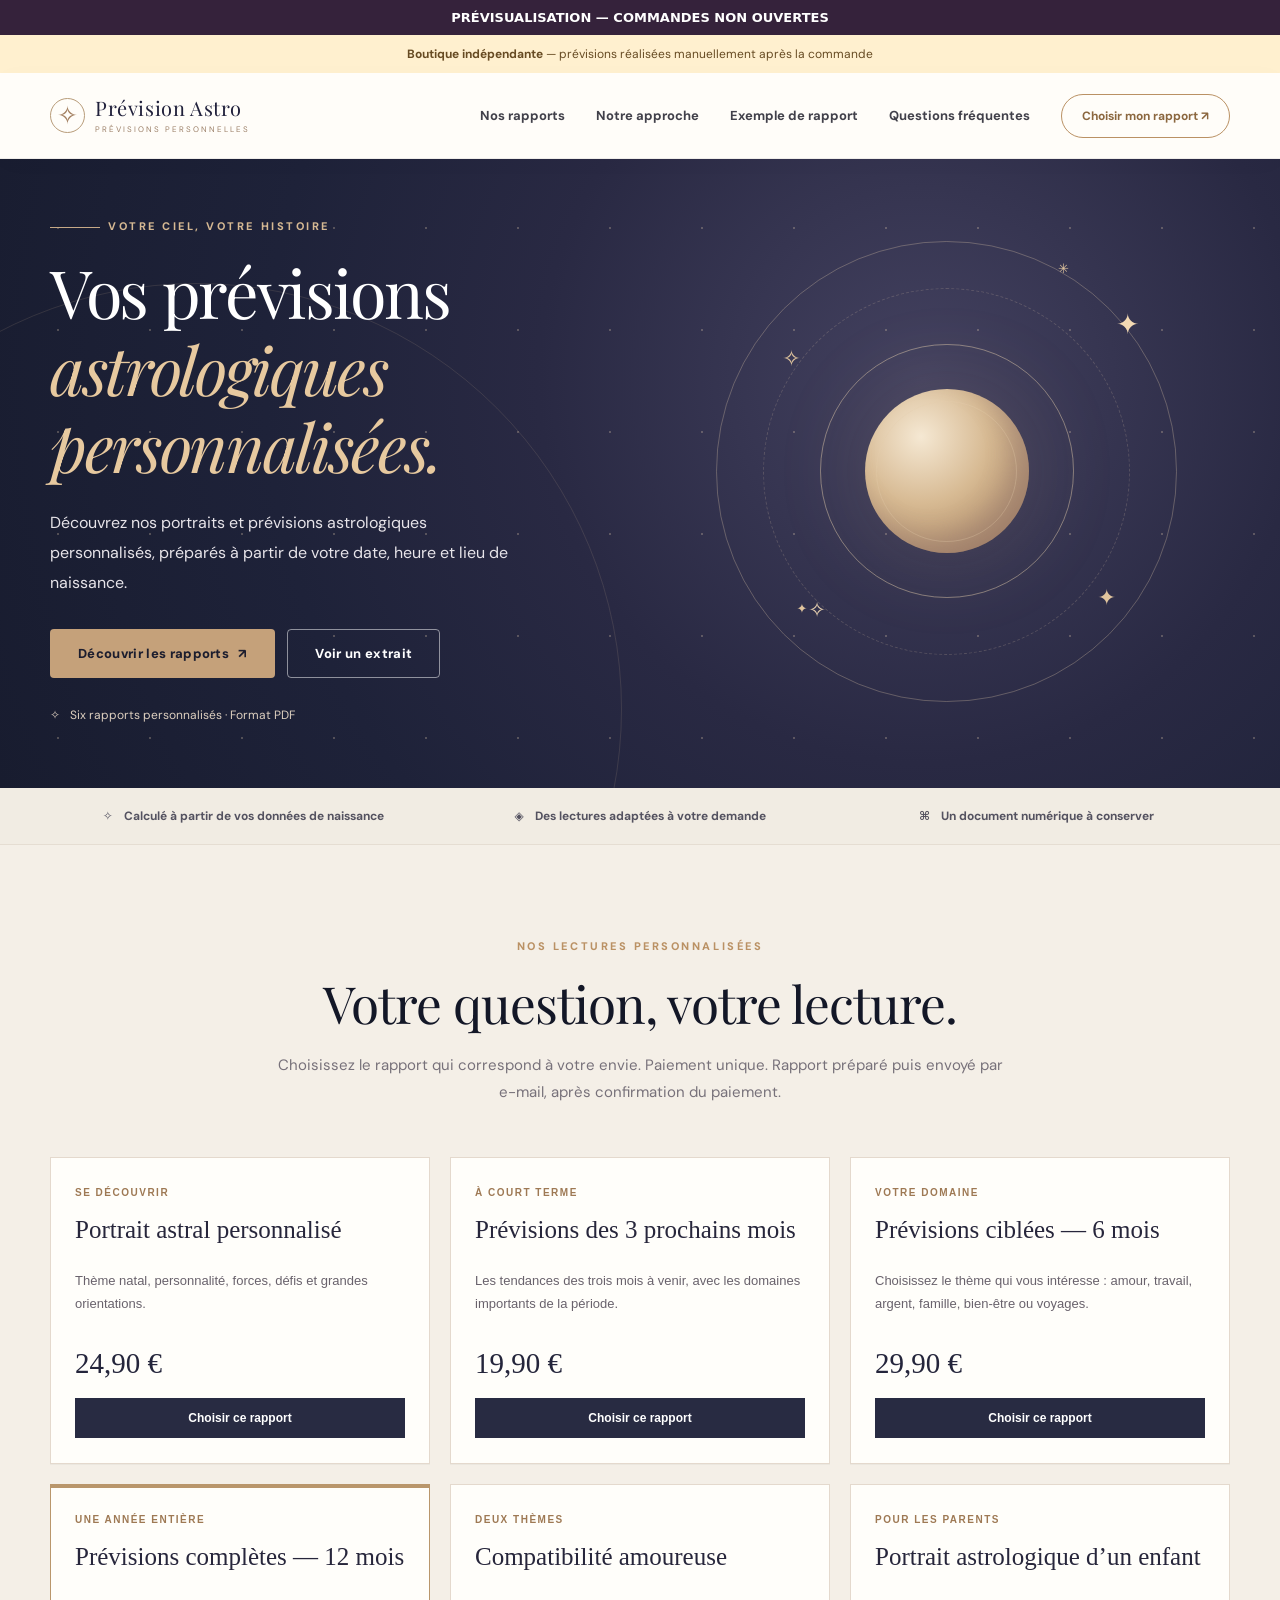
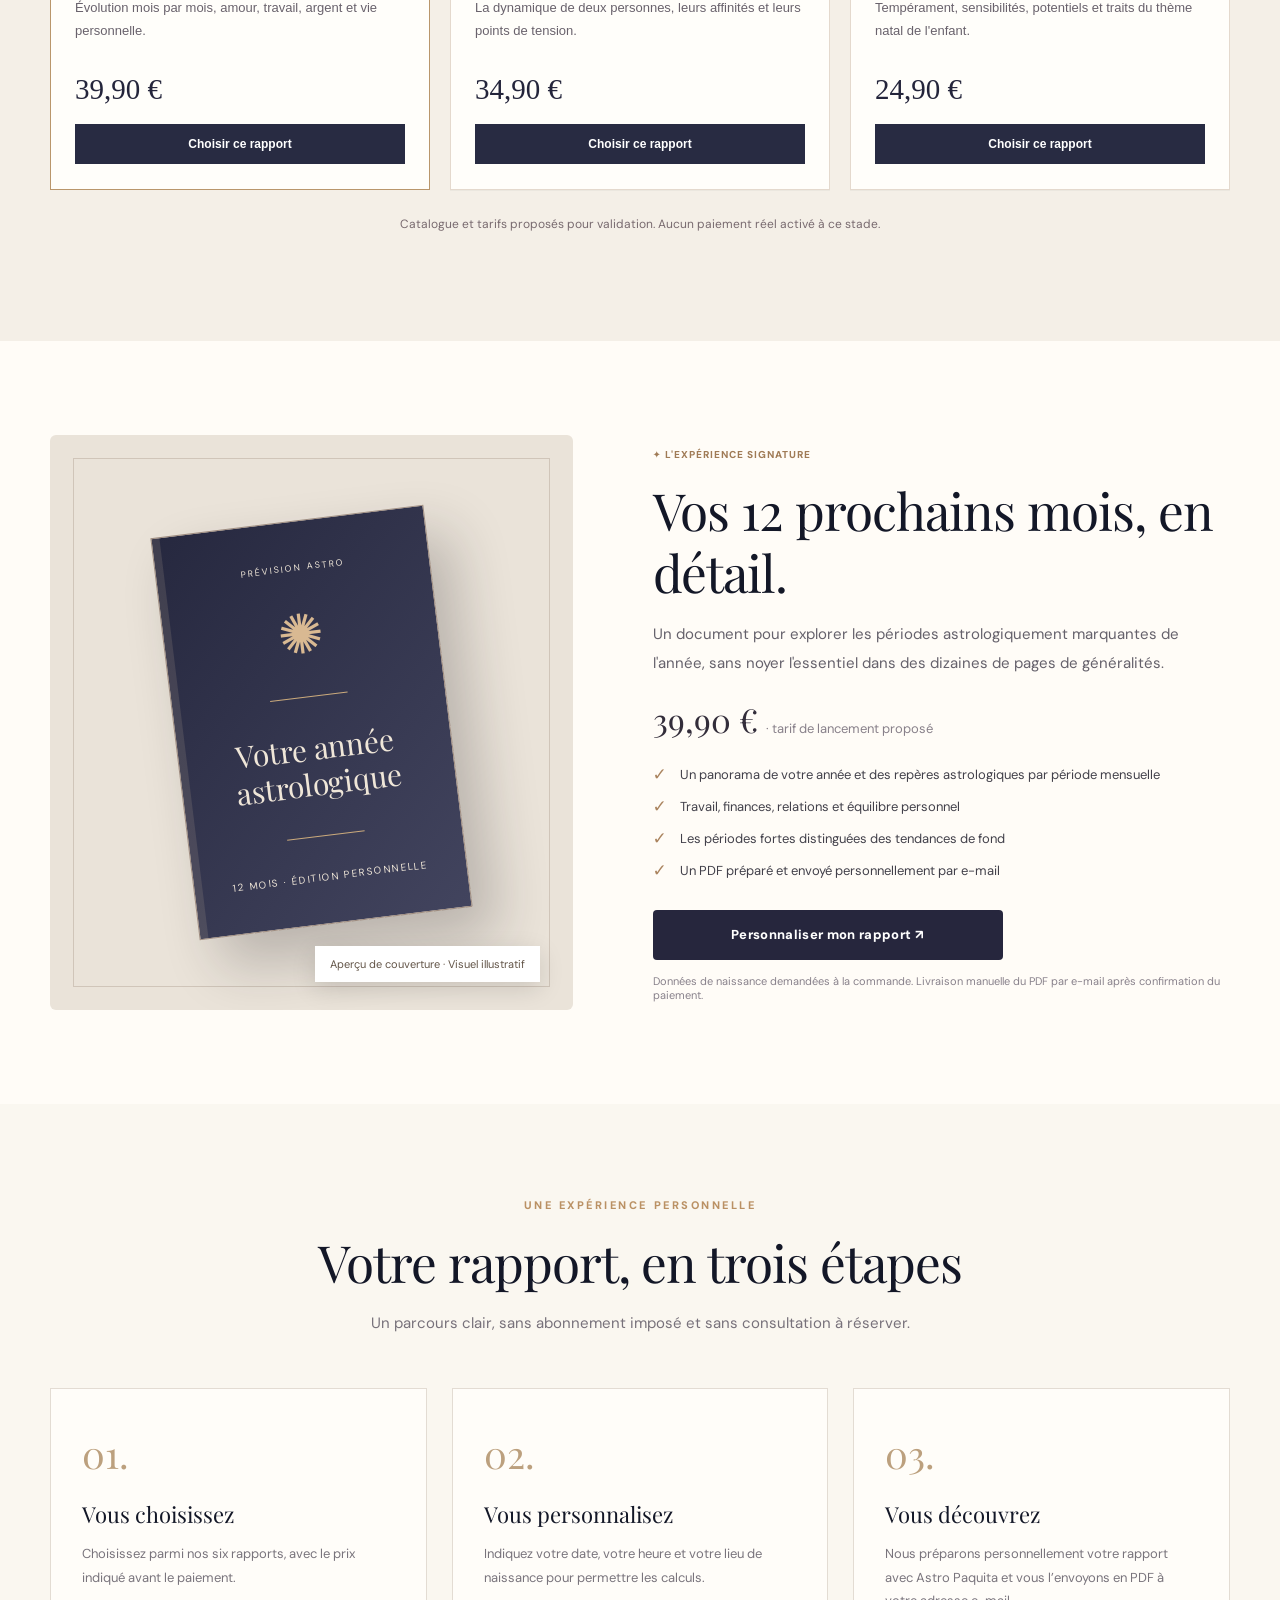
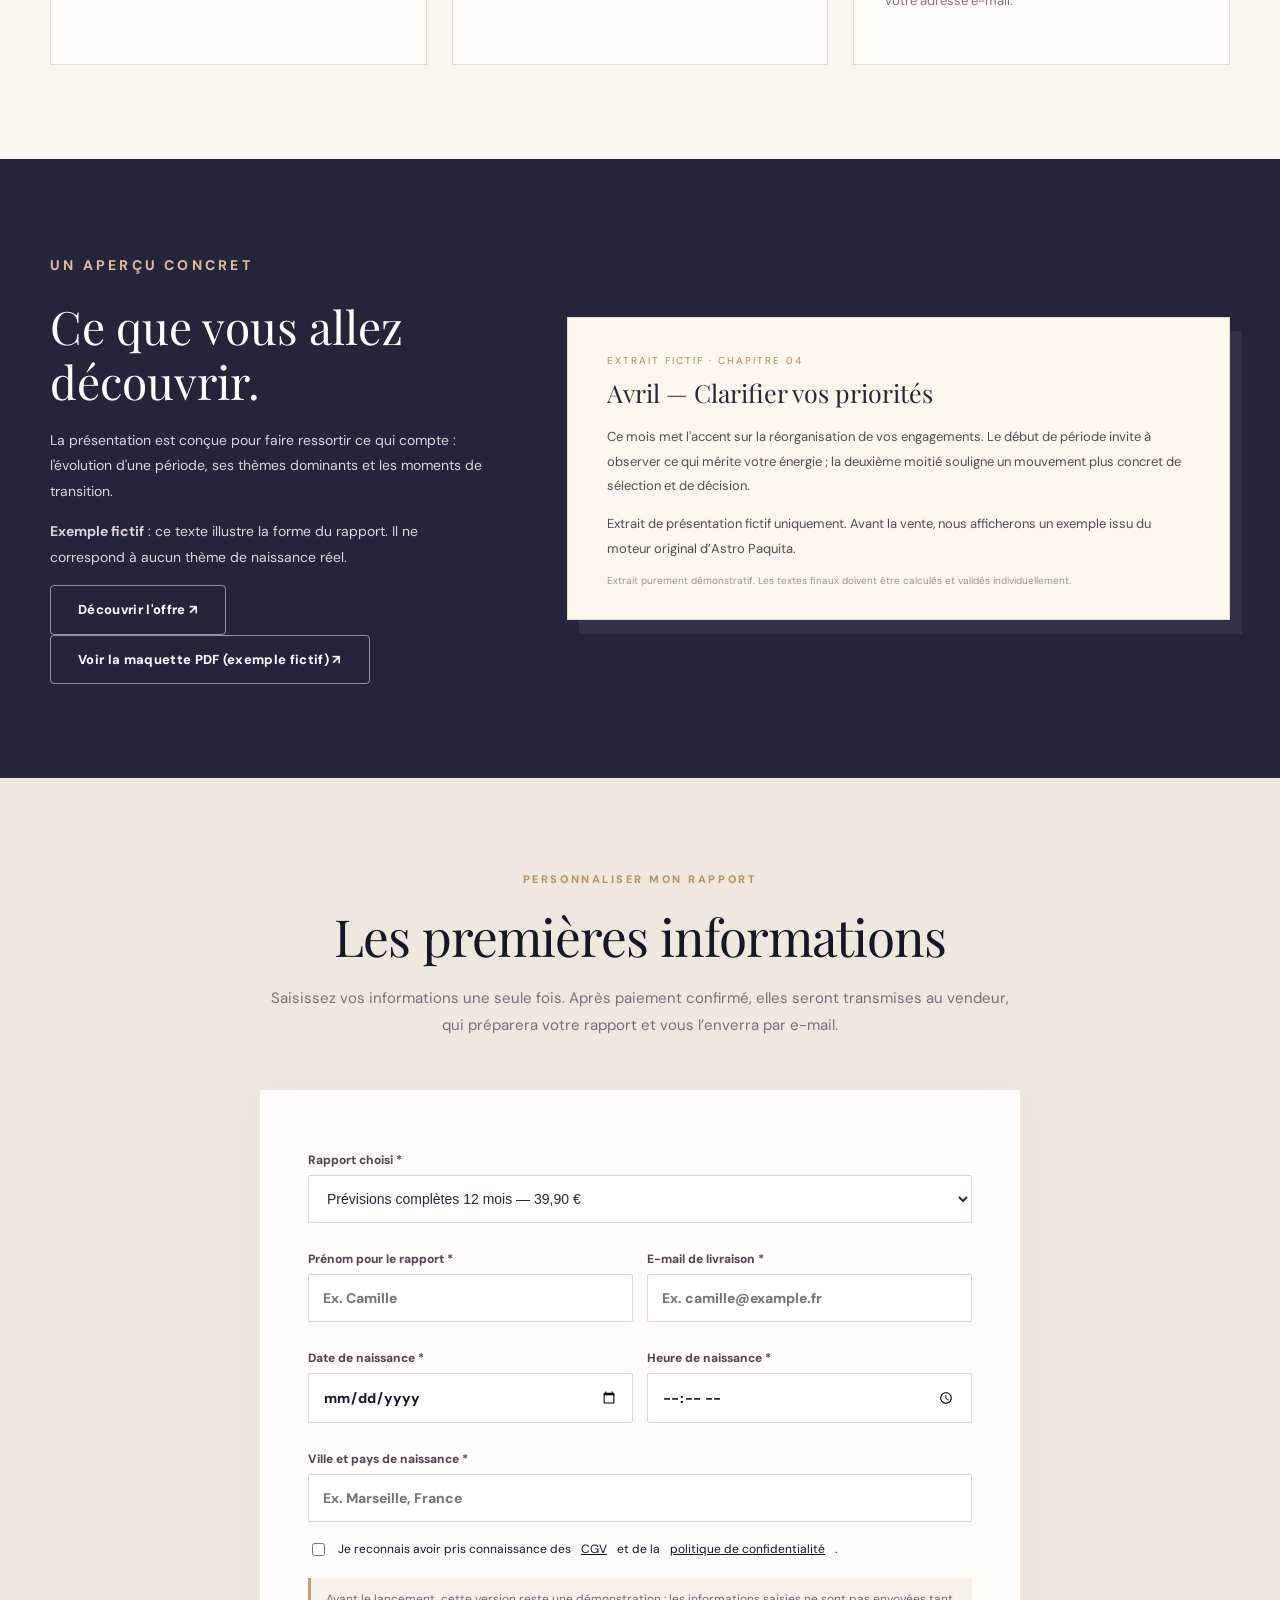
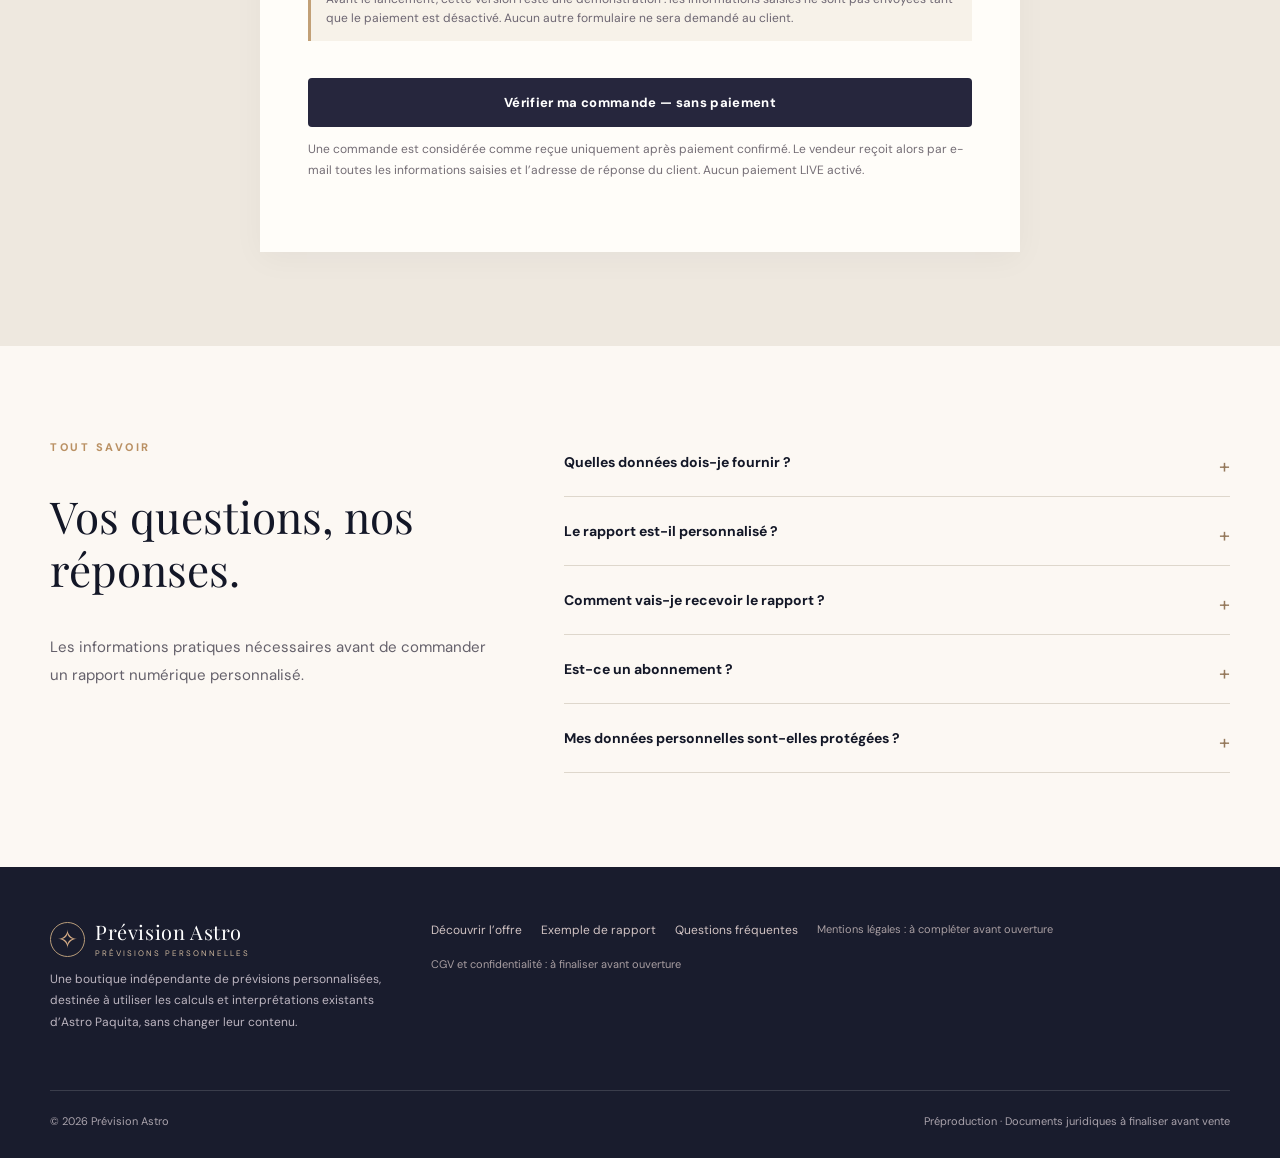
==== commit f6a073a1: "Prévision Astro : faire du catalogue SEO la véritable page d'accueil" ====
--- a/boutique-astres-demo/index.html
+++ b/boutique-astres-demo/index.html
@@ -1,6 +1,13 @@
 <!doctype html>
-<!DOCTYPE html>
-<html lang="fr"><head><meta name="robots" content="noindex,nofollow,noarchive"><meta charset="utf-8"/><meta content="width=device-width,initial-scale=1" name="viewport"/><meta content="#20243d" name="theme-color"/><title>Atelier des Astres | Prévisions astrologiques personnalisées — Démonstration</title><meta content="Prototype de boutique indépendante de prévisions astrologiques personnalisées, sans plateforme tierce." name="description"/><style>@import url('https://fonts.googleapis.com/css2?family=DM+Sans:wght@400;500;600;700&family=Manrope:wght@400;500;600;700;800&family=Playfair+Display:wght@400;500;600;700&display=swap');
+<html lang="fr"><head><meta name="robots" content="index,follow"><meta charset="utf-8"/><meta content="width=device-width,initial-scale=1" name="viewport"/><meta content="#20243d" name="theme-color"/><title>Prévision Astro | Prévisions astrologiques personnalisées</title><meta name="description" content="Prévision Astro : portrait astral, prévisions astrologiques sur 3, 6 ou 12 mois, compatibilité amoureuse et portrait enfant. Rapports PDF personnalisés."><link rel="canonical" href="https://atelier-des-astres-apercu.onrender.com/">
+<meta property="og:type" content="website">
+<meta property="og:locale" content="fr_FR">
+<meta property="og:site_name" content="Prévision Astro">
+<meta property="og:title" content="Prévision Astro | Prévisions astrologiques personnalisées">
+<meta property="og:description" content="Prévision Astro : portrait astral, prévisions astrologiques sur 3, 6 ou 12 mois, compatibilité amoureuse et portrait enfant. Rapports PDF personnalisés.">
+<meta property="og:url" content="https://atelier-des-astres-apercu.onrender.com/">
+<meta name="twitter:card" content="summary">
+<script type="application/ld+json">{"@context":"https://schema.org","@type":"WebSite","name":"Prévision Astro","alternateName":"Prévisions Astro","url":"https://atelier-des-astres-apercu.onrender.com/","inLanguage":"fr-FR","description":"Prévision Astro : portrait astral, prévisions astrologiques sur 3, 6 ou 12 mois, compatibilité amoureuse et portrait enfant. Rapports PDF personnalisés."}</script><style>@import url('https://fonts.googleapis.com/css2?family=DM+Sans:wght@400;500;600;700&family=Manrope:wght@400;500;600;700;800&family=Playfair+Display:wght@400;500;600;700&display=swap');
 :root{--night:#131727;--deep:#20243d;--wine:#343049;--gold:#ba9164;--lightgold:#dbc4a3;--cream:#faf7f0;--paper:#fffcf7;--gray:#666a76;--line:rgba(28,31,45,.12);--radius:16px;--serif:'Playfair Display',Georgia,serif;--sans:'DM Sans',Arial,sans}
 *{box-sizing:border-box}html{scroll-behavior:smooth}body{margin:0;background:var(--cream);color:var(--night);font-family:var(--sans);font-size:16px;-webkit-font-smoothing:antialiased}button,input,select,textarea{font:inherit}a{color:inherit;text-decoration:none}button{cursor:pointer}img{max-width:100%}.container{width:min(1180px,calc(100% - 48px));margin:0 auto}.sr-only{position:absolute;width:1px;height:1px;clip:rect(0,0,0,0);overflow:hidden}.skip{position:absolute;left:-999px}.skip:focus{left:10px;top:10px;z-index:60;background:white;padding:15px}.announce{background:#29283b;color:#fbebd6;text-align:center;letter-spacing:.11em;text-transform:uppercase;font-size:10px;font-weight:700;padding:10px 12px}.site-header{position:sticky;top:0;z-index:45;background:#fffdf9;border-bottom:1px solid rgba(27,23,32,.07);box-shadow:0 4px 25px rgba(10,10,20,.02)}.head-in{height:85px;display:flex;align-items:center;justify-content:space-between;gap:20px}.logo{display:flex;align-items:center;gap:10px;color:#20203b;line-height:1}.brand-glyph{width:35px;height:35px;display:inline-grid;place-items:center;border:1px solid #b89c7a;border-radius:50%;font-family:Georgia;font-size:25px;color:#a27e5e}.brand-text{font-family:var(--serif);font-size:20px;letter-spacing:.03em}.brand-sub{display:block;font-family:var(--sans);text-transform:uppercase;font-size:8px;letter-spacing:.25em;margin-top:7px;color:#9c8069}.nav{display:flex;align-items:center;gap:31px}.nav a{font-size:13px;font-weight:700;color:#41404a}.nav a:hover{color:#a47a50}.nav-cta{border:1px solid var(--gold);padding:13px 20px;border-radius:30px!important;color:#8b673f!important;font-size:12px!important}.menu-btn{display:none;border:0;background:transparent;color:var(--night);font-size:23px}.hero{position:relative;background:radial-gradient(circle at 72% 35%,#43415f 0%,#292943 38%,#1e2239 65%,#181c2f 100%);color:#fff;overflow:hidden}.hero::before{content:'';position:absolute;inset:0;opacity:.25;background-image:radial-gradient(#f9dfbb 1px, transparent 1.2px);background-size:92px 102px;transform:translate(12px,18px);pointer-events:none}.hero::after{content:'';position:absolute;left:-18%;bottom:-55%;width:850px;height:850px;border:1px solid rgba(211,183,148,.14);border-radius:50%}.hero-in{min-height:610px;display:grid;grid-template-columns:1.04fr .96fr;align-items:center;position:relative;z-index:1;padding-top:60px;padding-bottom:65px}.eyebrow{text-transform:uppercase;letter-spacing:.23em;font-size:11px;font-weight:800;color:var(--gold);margin:0 0 20px}.hero .eyebrow{color:#d6b993}.hero h1{font-family:var(--serif);font-size:clamp(49px,5.2vw,78px);line-height:1.16;letter-spacing:-.035em;max-width:665px;font-weight:400;margin:0 0 23px}.hero h1 em{font-weight:400;color:#e7c99f;font-style:italic}.hero-desc{max-width:485px;color:#e7e4e9;font-size:16px;line-height:1.9;margin:0 0 30px}.btn{border-radius:4px;border:1px solid transparent;background:var(--night);color:#fff;padding:16px 27px;display:inline-flex;align-items:center;justify-content:center;gap:9px;font-size:13px;letter-spacing:.025em;font-weight:800;line-height:1.2}.btn:hover{filter:brightness(1.10)}.btn.gold{background:#c5a17a;color:#1c1d2e}.btn.outline{background:transparent;border-color:rgba(255,255,255,.5);color:#fff}.btn.ink{background:#26263d}.hero-acts{display:flex;flex-wrap:wrap;align-items:center;gap:12px}.hero-note{display:flex;gap:10px;align-items:center;margin-top:29px;color:#ded0c0;font-size:12px}.hero-visual{position:relative;width:100%;height:500px;display:grid;place-items:center}.orbital{position:relative;width:min(470px,100%);aspect-ratio:1;display:grid;place-items:center}.orbit{position:absolute;border-radius:50%;border:1px solid rgba(229,204,173,.3)}.orbit.o1{inset:1%}.orbit.o2{inset:11%;border-style:dashed;border-color:rgba(229,204,173,.20)}.orbit.o3{inset:23%;border-color:rgba(229,204,173,.47)}.orbit.o4{inset:35%;border-color:rgba(229,204,173,.3)}.orbit.o1::after{content:'✦';position:absolute;right:8%;top:14%;font-size:28px;color:#f3d9b3}.orbit.o2::after{content:'✧';position:absolute;left:12%;bottom:8%;font-size:21px;color:#e8d1b1}.sun{width:35%;aspect-ratio:1;border-radius:50%;background:radial-gradient(circle at 34% 29%,#f5e8d3,#d7ba93 42%,#b28d67 79%,#7b6680 100%);box-shadow:0 0 100px #e1ba8a22, inset -17px -17px 25px #7d657450}.star{position:absolute;color:#e1c59e;font-size:22px}.star.s1{left:15%;top:23%}.star.s2{right:14%;bottom:20%}.star.s3{right:24%;top:5%;font-size:13px}.star.s4{left:18%;bottom:19%;font-size:13px}.mini-line{width:50px;border-top:1px solid #c6a987;display:inline-block;vertical-align:middle;margin-right:8px}.trust-strip{background:#f1ece3;border-bottom:1px solid #e5ddd2}.trust-in{display:grid;grid-template-columns:repeat(3,1fr);gap:10px;padding:20px 0}.trust-item{display:flex;align-items:center;justify-content:center;gap:11px;color:#545260;font-size:12px;font-weight:700}.trust-item svg{width:19px;height:19px;color:#9d795b}.section{padding:94px 0}.section-heading{text-align:center;max-width:740px;margin:0 auto 51px}.section-heading h2,.story-copy h2,.offer-copy h2,.faq-area h2{font-family:var(--serif);font-size:clamp(35px,4vw,52px);font-weight:400;letter-spacing:-.02em;line-height:1.2;margin:12px 0 17px}.section-heading p:not(.eyebrow){color:#77717a;line-height:1.8;font-size:15px}.offer{background:var(--paper)}.offer-in{display:grid;grid-template-columns:.95fr 1.05fr;gap:80px;align-items:center}.report-mock{position:relative;min-height:575px;display:grid;place-items:center;background:#eae3d9;border-radius:6px;overflow:hidden}.report-mock:before{content:'';position:absolute;inset:23px;border:1px solid rgba(126,102,83,.24)}.report-mock:after{content:'✳';position:absolute;font-size:360px;line-height:1;color:rgba(148,122,91,.06)}.book{z-index:1;width:275px;height:405px;transform:rotate(-7deg);background:linear-gradient(135deg,#26283f,#42445e);box-shadow:22px 30px 55px #261f243f, inset 8px 0 0 #d1bfa225;border:1px solid #9d8b7f;padding:40px 25px;text-align:center;color:#efe6d8;display:flex;flex-direction:column;align-items:center;justify-content:space-between}.book-symbol{font-size:55px;color:#d9b992;line-height:1}.book-over{font-size:9px;letter-spacing:.24em}.book-title{font-family:var(--serif);font-size:30px;line-height:1.2}.book-rule{width:78px;border-top:1px solid #cbaa7c}.book-foot{font-size:10px;letter-spacing:.15em}.mock-label{position:absolute;right:33px;bottom:28px;background:#fff;padding:11px 15px;color:#625447;font-size:11px;z-index:2;box-shadow:0 7px 25px #0002}.offer-tag{display:inline-flex;gap:8px;align-items:center;color:#a07b56;letter-spacing:.1em;text-transform:uppercase;font-size:10px;font-weight:800}.offer-copy h2{margin:17px 0}.offer-price{font-family:var(--serif);font-size:33px;color:#332d3a;margin:20px 0}.offer-price span{font-family:var(--sans);font-size:13px;color:#88808a}.lead{font-size:15px;line-height:1.9;color:#65616b;max-width:530px}.checklist{padding:0;margin:25px 0 31px;list-style:none;display:grid;gap:15px}.checklist li{display:flex;gap:13px;font-size:13px;color:#42404a;align-items:flex-start}.checkmark{color:#aa835e;font-size:17px;line-height:1}.offer-cta{width:100%;max-width:350px}.offer-small{display:block;font-size:11px;color:#88818b;margin-top:14px}.how-grid{display:grid;grid-template-columns:repeat(3,1fr);gap:25px}.step-card{padding:39px 31px;border:1px solid #e3dcd3;background:#fffdf9;min-height:255px}.step-num{font-family:var(--serif);font-size:38px;color:#bca07e}.step-card h3{font-family:var(--serif);font-size:22px;font-weight:400;margin:20px 0 11px}.step-card p{font-size:13px;line-height:1.8;color:#79747c}.sample{background:#24253b;color:white}.sample-in{display:grid;grid-template-columns:.8fr 1.2fr;gap:75px;align-items:center}.sample h2{font-family:var(--serif);font-size:46px;font-weight:400;line-height:1.2;margin:12px 0 18px}.sample p{font-size:14px;color:#ddd5dc;line-height:1.85}.sample-paper{background:#fdf8ed;color:#292737;border:1px solid #e5dac4;padding:36px 39px 32px;box-shadow:12px 14px 0 #6b617133}.sample-paper h3{font-family:var(--serif);font-size:25px;font-weight:400;margin:9px 0 16px}.sample-paper p{color:#514c52;font-size:13px;line-height:1.9}.sample-date{font-size:10px;letter-spacing:.2em;color:#ae875d;text-transform:uppercase}.sample-caption{font-size:10px;color:#98909a}.faq{background:#fcf8f3}.faq-in{display:grid;grid-template-columns: .8fr 1.2fr;gap:70px}.faq-area{display:grid;align-content:start;gap:12px}.faq-area details{border-bottom:1px solid #ded7cc;padding:13px 0 17px}.faq-area summary{list-style:none;cursor:pointer;font-size:14px;font-weight:700;display:flex;justify-content:space-between;gap:15px}.faq-area summary::after{content:'+';color:#95795c;font-size:20px;font-weight:400}.faq-area details[open] summary::after{content:'−'}.faq-area details p{font-size:13px;color:#74707a;line-height:1.8}.footer{background:#191c2d;color:#e9e2df;padding:55px 0 30px}.footer-top{display:flex;justify-content:space-between;gap:40px;align-items:start;padding-bottom:44px}.footer .logo{color:#fff}.footer .brand-glyph{color:#d7ad86}.footer .brand-text{color:#fff}.footer .brand-sub{color:#ccb69c}.footer-about{font-size:12px;line-height:1.8;max-width:380px;color:#bcb5c0}.footer-links{display:flex;gap:19px;flex-wrap:wrap;font-size:12px;color:#d1c3c3}.foot-bottom{display:flex;justify-content:space-between;gap:15px;border-top:1px solid #ffffff25;padding-top:23px;font-size:11px;color:#aaa3ac}.product-page{padding:70px 0}.product-grid{display:grid;grid-template-columns:1fr 1fr;gap:65px}.product-page .report-mock{min-height:590px}.product-page h1{font:400 47px/1.18 var(--serif);margin:10px 0 16px}.field-grid{display:grid;grid-template-columns:1fr 1fr;gap:14px}.field{display:flex;flex-direction:column;gap:7px;font-size:12px;color:#4c4750;font-weight:800;margin:14px 0}.field input{width:100%;border:1px solid #dcd5cb;border-radius:2px;padding:14px;background:#fff;color:var(--night);font-size:14px}.field input:focus{outline:2px solid #c6a882;outline-offset:1px}.form-cta{width:100%;margin:14px 0 12px}.product-points{margin:26px 0}.product-text{line-height:1.8;color:#62616a;font-size:14px}.cart-page,.simple-page{padding:80px 0;min-height:65vh}.cart-page h1,.simple-page h1{font:400 44px var(--serif)}.cart-line{padding:17px 0;border-bottom:1px solid var(--line);display:flex;justify-content:space-between;gap:20px}.cart-btn{margin-top:30px}.cart-page input{padding:10px;border:1px solid #d9d5d0}.cart-summary{padding:20px 0;font-weight:700}.notice{font-size:12px;color:#746d75;line-height:1.7}.preview-banner{font-size:12px;text-align:center;background:#fff0cf;color:#674b23;padding:11px}.preview-only{background:#222539;color:white}.preview-only .field{color:#ece8e8}.preview-only .field input{background:#faf8f5}.demo-feedback{font-size:13px;color:#5d4865;padding:12px 0}.demo-modal{position:fixed;inset:0;background:#10101eaa;z-index:90;display:none;align-items:center;justify-content:center;padding:20px}.demo-modal.open{display:flex}.demo-window{background:#fffdf9;max-width:600px;width:100%;padding:35px;box-shadow:0 20px 70px #0005;max-height:85vh;overflow:auto}.demo-window h2{font:400 31px var(--serif)}.demo-close{float:right;border:0;background:transparent;font-size:24px}.badge{font-size:10px;letter-spacing:.16em;color:#a38466;text-transform:uppercase;font-weight:800}
 @media(max-width:900px){.nav{gap:15px}.nav a{font-size:12px}.hero-in{grid-template-columns:1.2fr .8fr}.hero h1{font-size:55px}.hero-visual{height:380px}.offer-in,.sample-in{gap:40px}.report-mock{min-height:520px}.faq-in{gap:35px}}
@@ -12,150 +19,110 @@
 .demo-result strong{font-size:17px;color:#393045}
 .demo-result ul{padding-left:20px;margin:10px 0}
 .demo-result .note{color:#755b43;font-size:12px}
-</style></head><body><div style="position:sticky;top:0;z-index:100000;background:#42243d;color:white;text-align:center;padding:9px 14px;font:700 12px system-ui">PRÉVISUALISATION — AUCUN ACHAT NI PAIEMENT POSSIBLE</div><div class="preview-banner"><strong>Boutique indépendante · Maquette</strong> — sans plateforme tierce, aucun paiement ni envoi activé</div><header class="site-header" id="haut"><div class="container head-in"><a class="logo" href="#haut"><span class="brand-glyph">✧</span><span class="brand-text">Atelier des Astres<small class="brand-sub">Prévisions personnelles</small></span></a><button aria-expanded="false" aria-label="Ouvrir le menu" class="menu-btn" data-mobile-menu="">☰</button><nav class="nav" data-nav=""><a href="#approche">Notre approche</a><a href="#exemple">Notre offre</a><a href="#questions">Questions fréquentes</a><a class="nav-cta" href="#commander">Découvrir mon année ↗</a></nav></div></header><section class="hero"><div class="container hero-in"><div><p class="eyebrow"><span class="mini-line"></span>Votre ciel, votre histoire</p><h1>Une année à lire <em>autrement.</em></h1><p class="hero-desc">Découvrez les grandes tendances de vos 12 prochains mois à travers un rapport astrologique personnel, conçu à partir de votre date, heure et lieu de naissance.</p><div class="hero-acts"><a class="btn gold" href="#commander">Découvrir mes 12 mois <span aria-hidden="true">↗</span></a><a class="btn outline" href="#exemple">Voir un extrait</a></div><div class="hero-note"><span>✧</span> <span>Un rapport personnel · 12 mois détaillés · Format PDF</span></div></div><div aria-hidden="true" class="hero-visual"><div class="orbital"><div class="orbit o1"></div><div class="orbit o2"></div><div class="orbit o3"></div><div class="orbit o4"></div><div class="sun"></div><span class="star s1">✧</span><span class="star s2">✦</span><span class="star s3">✳</span><span class="star s4">✦</span></div></div></div></section><div class="trust-strip"><div class="container trust-in"><div class="trust-item"><span>✧</span> Calculé à partir de vos données de naissance</div><div class="trust-item"><span>◈</span> Une lecture structurée mois par mois</div><div class="trust-item"><span>⌘</span> Un document numérique à conserver</div></div></div><section class="section offer" id="offre"><div class="container offer-in"><div class="report-mock"><div class="book"><span class="book-over">ATELIER DES ASTRES</span><span class="book-symbol">✺</span><div class="book-rule"></div><span class="book-title">Votre année<br/>astrologique</span><div class="book-rule"></div><span class="book-foot">12 MOIS · ÉDITION PERSONNELLE</span></div><span class="mock-label">Aperçu de couverture · Visuel illustratif</span></div><div class="offer-copy"><div class="offer-tag">✦ L'expérience signature</div><h2>Vos 12 prochains mois, en détail.</h2><p class="lead">Un document pour explorer les périodes astrologiquement marquantes de l'année, sans noyer l'essentiel dans des dizaines de pages de généralités.</p><div class="offer-price">39,90 € <span>· tarif de lancement proposé</span></div><ul class="checklist"><li><span class="checkmark">✓</span> Un panorama de votre année, puis 12 chapitres mensuels</li><li><span class="checkmark">✓</span> Travail, finances, relations et équilibre personnel</li><li><span class="checkmark">✓</span> Les périodes fortes distinguées des tendances de fond</li><li><span class="checkmark">✓</span> Un PDF soigné à consulter à tout moment</li></ul><a class="btn ink offer-cta" href="#commander">Personnaliser mon rapport ↗</a><span class="offer-small">Données de naissance demandées à la commande. Livraison numérique après préparation.</span></div></div></section><section class="section" id="approche"><div class="container"><div class="section-heading"><p class="eyebrow">Une expérience personnelle</p><h2>Votre rapport, en trois étapes</h2><p>Un parcours clair, sans abonnement imposé et sans consultation à réserver.</p></div><div class="how-grid"><div class="step-card"><div class="step-num">01.</div><h3>Vous choisissez</h3><p>Sélectionnez le rapport annuel, avec un prix annoncé avant le paiement.</p></div><div class="step-card"><div class="step-num">02.</div><h3>Vous personnalisez</h3><p>Indiquez votre date, votre heure et votre lieu de naissance pour permettre les calculs.</p></div><div class="step-card"><div class="step-num">03.</div><h3>Vous découvrez</h3><p>Votre document est préparé puis transmis au format PDF, selon le délai annoncé lors de la commande.</p></div></div></div></section><section class="section sample" id="exemple"><div class="container sample-in"><div><p class="eyebrow" style="color:#ddbb97">Un aperçu concret</p><h2>Ce que vous allez découvrir.</h2><p>La présentation est conçue pour faire ressortir ce qui compte : l'évolution d'une période, ses thèmes dominants et les moments de transition.</p><p><strong>Exemple fictif</strong> : ce texte illustre la forme du rapport. Il ne correspond à aucun thème de naissance réel.</p><a class="btn outline" href="#commander">Découvrir l'offre ↗</a><a class="btn outline" href="#offre">Voir la maquette PDF (exemple fictif) ↗</a></div><div class="sample-paper"><div class="sample-date">Extrait fictif · Chapitre 04</div><h3>Avril — Clarifier vos priorités</h3><p>Ce mois met l'accent sur la réorganisation de vos engagements. Le début de période invite à observer ce qui mérite votre énergie ; la deuxième moitié souligne un mouvement plus concret de sélection et de décision.</p><p>Extrait de présentation fictif uniquement. Avant la vente, nous afficherons un exemple issu du moteur original d’Astro Paquita.</p><div class="sample-caption">Extrait purement démonstratif. Les textes finaux doivent être calculés et validés individuellement.</div></div></div></section><section class="section" id="commander" style="background:#eee8df"><div class="container" style="max-width:760px"><div class="section-heading"><p class="eyebrow">Personnaliser mon rapport</p><h2>Les premières informations</h2><p>Générez un document de démonstration qui reprend les informations saisies. Aucun calcul astrologique, paiement ou envoi n’est effectué.</p></div><div style="background:#fffdf9;padding:clamp(22px,4vw,48px);box-shadow:0 7px 30px #1c21330a"><form id="previewForm"><div class="field-grid"><label class="field">Prénom pour le rapport *<input id="firstName" maxlength="100" placeholder="Ex. Camille" required="" type="text"/></label><label class="field">E-mail de livraison *<input id="buyerEmail" maxlength="100" placeholder="Ex. camille@example.fr" required="" type="email"/></label></div><div class="field-grid"><label class="field">Date de naissance *<input id="birthdate" required="" type="date"/></label><label class="field">Heure de naissance *<input id="birthtime" required="" type="time"/></label></div><label class="field">Ville et pays de naissance *<input id="birthplace" placeholder="Ex. Marseille, France" required="" type="text"/></label><p class="privacy-demo">Confidentialité : en cliquant sur « Générer mon rapport TEST », seul le prénom, la date, l’heure et la ville sont transmis au serveur de démonstration, sans stockage. L’e-mail n’est jamais transmis. Utilisez des données fictives.</p><button class="btn ink form-cta" type="submit">Tester la personnalisation — sans paiement ↗</button><div class="notice">Le bouton Générer déclenche automatiquement le téléchargement du PDF de présentation, sans prévisions. Les quatre informations saisies sont transmises au serveur de test sans stockage. La ville n’est pas géolocalisée. Aucun paiement.</div><div class="demo-feedback" id="formMsg" role="status"></div><div aria-live="polite" class="demo-result" hidden="" id="previewOrder" role="status"></div></form></div></div></section><section class="section faq" id="questions"><div class="container faq-in"><div><p class="eyebrow">Tout savoir</p><h2 style="font:400 44px/1.2 var(--serif)">Vos questions, nos réponses.</h2><p class="lead">Les informations pratiques nécessaires avant de commander un rapport numérique personnalisé.</p></div><div class="faq-area"><details><summary>Quelles données dois-je fournir ?</summary><p>Votre date, votre heure et votre lieu de naissance. La précision de l'heure influe sur certains calculs astrologiques.</p></details><details><summary>Le rapport est-il personnalisé ?</summary><p>La boutique est conçue pour produire des rapports à partir de données individuelles, après validation de la méthode de calcul et du processus de génération.</p></details><details><summary>Comment vais-je recevoir le rapport ?</summary><p>Au format PDF. Le mode d'envoi et le délai précis seront affichés avant toute mise en vente.</p></details><details><summary>Est-ce un abonnement ?</summary><p>Non. L'offre présentée correspond à un achat unique.</p></details><details><summary>Mes données personnelles sont-elles protégées ?</summary><p>Une politique de confidentialité détaillera les données collectées, leur durée de conservation et les droits des acheteurs avant l'ouverture des ventes.</p></details></div></div></section><footer class="footer"><div class="container"><div class="footer-top"><div><a class="logo" href="#haut"><span class="brand-glyph">✧</span><span class="brand-text">Atelier des Astres<small class="brand-sub">Prévisions personnelles</small></span></a><p class="footer-about">Une boutique indépendante de prévisions personnalisées, destinée à utiliser les calculs et interprétations existants d’Astro Paquita, sans changer leur contenu.</p></div><div class="footer-links"><a href="#offre">Découvrir l’offre</a><a href="#offre">Notre offre</a><a href="#questions">Questions fréquentes</a><span style="font-size:11px;opacity:.78">Mentions légales : à compléter avant ouverture</span><span style="font-size:11px;opacity:.78">CGV et confidentialité : à finaliser avant ouverture</span></div></div><div class="foot-bottom"><span>© 2026 Atelier des Astres — Nom de travail</span><span>Site non publié · Nom et documents juridiques à valider</span></div></div></footer><script>
-(() => {
-  'use strict';
-  const menu=document.querySelector('[data-mobile-menu]');
-  const nav=document.querySelector('[data-nav]');
-  menu?.addEventListener('click',()=>{
-    const open=nav.classList.toggle('open');
-    menu.setAttribute('aria-expanded',String(open));
-  });
-  nav?.querySelectorAll('a').forEach(a=>a.addEventListener('click',()=>{
-    nav.classList.remove('open');
-    menu?.setAttribute('aria-expanded','false');
-  }));
+.catalogue{background:#f4efe7}.catalogue-grid{display:grid;grid-template-columns:repeat(3,minmax(0,1fr));gap:20px}.catalogue-card{background:#fffefa;border:1px solid #e4d9cd;padding:29px 24px 25px;display:flex;flex-direction:column;min-height:275px;transition:box-shadow .2s;box-shadow:0 1px 0 #00000009}.catalogue-card:hover{box-shadow:0 12px 30px #1e203021}.catalogue-card.popular{border-color:#b9966b;box-shadow:inset 0 3px 0 #b9966b}.catalogue-kicker{text-transform:uppercase;letter-spacing:.15em;color:#9e7954;font:700 10px Arial,sans-serif}.catalogue-card h3{font:400 25px/1.25 Georgia,serif;color:#27263b;margin:16px 0 12px}.catalogue-card p{font:13px/1.75 Arial,sans-serif;color:#69626c;flex:1}.catalogue-price{font:400 29px Georgia,serif;color:#24253b;margin:18px 0}.catalogue-card button{border:1px solid #282b42;padding:12px 18px;background:#282b42;color:#fff;font:700 12px Arial,sans-serif;cursor:pointer}.catalogue-card button:hover{background:#3f4460}.catalogue-disclaimer{font-size:12px;line-height:1.7;color:#786a6f;text-align:center;margin-top:24px}.field select,.field textarea{width:100%;border:1px solid #dcd5cb;border-radius:2px;padding:14px;background:#fff;color:#28283e;font:14px Arial,sans-serif}.field select:focus,.field textarea:focus{outline:2px solid #c6a882;outline-offset:2px}#coupleFields[hidden],#enfantFields[hidden],#domainFields[hidden]{display:none!important}@media(max-width:900px){.catalogue-grid{grid-template-columns:repeat(2,minmax(0,1fr))}}@media(max-width:620px){.catalogue-grid{grid-template-columns:1fr}.catalogue-card{min-height:0}}</style></head><body><div style="position:sticky;top:0;z-index:99999;background:#35223b;color:#fff;text-align:center;padding:10px;font:bold 13px system-ui">PRÉVISUALISATION — COMMANDES NON OUVERTES</div><div class="preview-banner"><strong>Boutique indépendante</strong> — prévisions réalisées manuellement après la commande</div><header class="site-header" id="haut"><div class="container head-in"><a class="logo" href="#haut"><span class="brand-glyph">✧</span><span class="brand-text">Prévision Astro<small class="brand-sub">Prévisions personnelles</small></span></a><button aria-expanded="false" aria-label="Ouvrir le menu" class="menu-btn" data-mobile-menu="">☰</button><nav class="nav" data-nav=""><a href="#catalogue">Nos rapports</a><a href="#approche">Notre approche</a><a href="#exemple">Exemple de rapport</a><a href="#questions">Questions fréquentes</a><a class="nav-cta" href="#catalogue">Choisir mon rapport ↗</a></nav></div></header><section class="hero"><div class="container hero-in"><div><p class="eyebrow"><span class="mini-line"></span>Votre ciel, votre histoire</p><h1>Vos prévisions <em>astrologiques personnalisées.</em></h1><p class="hero-desc">Découvrez nos portraits et prévisions astrologiques personnalisés, préparés à partir de votre date, heure et lieu de naissance.</p><div class="hero-acts"><a class="btn gold" href="#catalogue">Découvrir les rapports <span aria-hidden="true">↗</span></a><a class="btn outline" href="#exemple">Voir un extrait</a></div><div class="hero-note"><span>✧</span> <span>Six rapports personnalisés · Format PDF</span></div></div><div aria-hidden="true" class="hero-visual"><div class="orbital"><div class="orbit o1"></div><div class="orbit o2"></div><div class="orbit o3"></div><div class="orbit o4"></div><div class="sun"></div><span class="star s1">✧</span><span class="star s2">✦</span><span class="star s3">✳</span><span class="star s4">✦</span></div></div></div></section><div class="trust-strip"><div class="container trust-in"><div class="trust-item"><span>✧</span> Calculé à partir de vos données de naissance</div><div class="trust-item"><span>◈</span> Des lectures adaptées à votre demande</div><div class="trust-item"><span>⌘</span> Un document numérique à conserver</div></div></div><section class="section catalogue" id="catalogue"><div class="container"><div class="section-heading"><p class="eyebrow">Nos lectures personnalisées</p><h2>Votre question, votre lecture.</h2><p>Choisissez le rapport qui correspond à votre envie. Paiement unique. Rapport préparé puis envoyé par e-mail, après confirmation du paiement.</p></div><div class="catalogue-grid" id="catalogueGrid">
+<article class="catalogue-card"><div class="catalogue-kicker">Se découvrir</div><h3>Portrait astral personnalisé</h3><p>Thème natal, personnalité, forces, défis et grandes orientations.</p><div class="catalogue-price">24,90 €</div><button type="button" data-choose="natal">Choisir ce rapport</button></article>
+<article class="catalogue-card"><div class="catalogue-kicker">À court terme</div><h3>Prévisions des 3 prochains mois</h3><p>Les tendances des trois mois à venir, avec les domaines importants de la période.</p><div class="catalogue-price">19,90 €</div><button type="button" data-choose="trimestre">Choisir ce rapport</button></article>
+<article class="catalogue-card"><div class="catalogue-kicker">Votre domaine</div><h3>Prévisions ciblées — 6 mois</h3><p>Choisissez le thème qui vous intéresse : amour, travail, argent, famille, bien-être ou voyages.</p><div class="catalogue-price">29,90 €</div><button type="button" data-choose="domaine">Choisir ce rapport</button></article>
+<article class="catalogue-card popular"><div class="catalogue-kicker">Une année entière</div><h3>Prévisions complètes — 12 mois</h3><p>Évolution mois par mois, amour, travail, argent et vie personnelle.</p><div class="catalogue-price">39,90 €</div><button type="button" data-choose="annuel">Choisir ce rapport</button></article>
+<article class="catalogue-card"><div class="catalogue-kicker">Deux thèmes</div><h3>Compatibilité amoureuse</h3><p>La dynamique de deux personnes, leurs affinités et leurs points de tension.</p><div class="catalogue-price">34,90 €</div><button type="button" data-choose="couple">Choisir ce rapport</button></article>
+<article class="catalogue-card"><div class="catalogue-kicker">Pour les parents</div><h3>Portrait astrologique d’un enfant</h3><p>Tempérament, sensibilités, potentiels et traits du thème natal de l'enfant.</p><div class="catalogue-price">24,90 €</div><button type="button" data-choose="enfant">Choisir ce rapport</button></article>
 
-  const form=document.getElementById('previewForm');
-  const msg=document.getElementById('formMsg');
-  const result=document.getElementById('previewOrder');
-  const city=document.getElementById('birthplace');
-  const button=form?.querySelector('button[type="submit"]');
-  let latestReport='';
-  if(!form||!msg||!result||!city||!button)return;
-  form.noValidate=true;
-  button.textContent='Générer mon rapport TEST — sans paiement';
-  const get=id=>document.getElementById(id).value.trim();
-  const escaped=v=>String(v).replace(/[&<>"']/g,c=>({'&':'&amp;','<':'&lt;','>':'&gt;','"':'&quot;',"'":'&#39;'}[c]));
-  const el=(tag,value)=>{const n=document.createElement(tag);if(value!==undefined)n.textContent=value;return n;};
-  const feedback=(s,problem)=>{
-    msg.textContent=s;msg.style.color=problem?'#a33531':'#31583f';
-    msg.setAttribute('role','status');
-  };
-  city.insertAdjacentHTML('afterend','<small id="placeStatus" style="display:block;margin-top:7px;color:#665e6a;line-height:1.5">Démo : ville enregistrée telle que saisie, sans vérification des coordonnées ni du fuseau horaire.</small>');
-  const placeStatus=document.getElementById('placeStatus');
-  city.addEventListener('input',()=>{
-    result.hidden=true;
-    placeStatus.textContent=city.value.trim()
-      ? 'Ville saisie : '+city.value.trim()+'. Coordonnées et fuseau horaire non calculés (démonstration).'
-      : 'Démo : ville enregistrée telle que saisie, sans vérification des coordonnées ni du fuseau horaire.';
-  });
-  const createReport=data=>{
-    const rows=[
-      ['Prénom',data.name],['Date de naissance',data.date],
-      ['Heure de naissance',data.time],['Ville et pays saisis',data.city]
-    ].map(x=>'<tr><th>'+escaped(x[0])+'</th><td>'+escaped(x[1])+'</td></tr>').join('');
-    return '<!doctype html><html lang="fr"><head><meta charset="utf-8"><meta name="viewport" content="width=device-width,initial-scale=1"><title>Rapport TEST – Atelier des Astres</title><style>'
-      +'@page{size:A4;margin:19mm}*{box-sizing:border-box}body{font:15px/1.65 Georgia,serif;color:#25243b;margin:0;padding:35px;max-width:820px;margin:auto}'
-      +'.brand{letter-spacing:.2em;text-transform:uppercase;color:#b08d64;font:700 12px Arial,sans-serif}.cover{background:#242740;color:#fff;padding:50px 35px;min-height:250px}'
-      +'.cover h1{font-size:38px;font-weight:400;line-height:1.2}.cover p{color:#e0d8c9}.section{padding:24px 0;border-bottom:1px solid #ddd4c6}'
-      +'h2{font-size:24px;font-weight:400}table{width:100%;border-collapse:collapse;font:14px/1.5 Arial,sans-serif}'
-      +'th,td{text-align:left;border-bottom:1px solid #ece7de;padding:12px 8px;vertical-align:top}th{width:40%;font-weight:600}'
-      +'.warning{border:1px solid #d2ad7a;background:#f9f4ea;padding:16px;margin-top:25px}small{color:#665e6a} .print{padding:12px 20px;background:#252740;color:white;border:0;border-radius:4px;cursor:pointer}'
-      +'@media print{body{padding:0}.print{display:none}.cover{print-color-adjust:exact;-webkit-print-color-adjust:exact}}</style></head><body>'
-      +'<div class="cover"><div class="brand">Atelier des Astres · Exemple de présentation</div><h1>Votre année astrologique</h1><p>Rapport TEST · sans prévisions astrologiques</p><p>'+escaped(data.name)+'</p></div>'
-      +'<div class="warning"><strong>DÉMONSTRATION — AUCUN CALCUL ASTROLOGIQUE EFFECTUÉ.</strong><p>Ce document permet de vérifier la présentation et la reprise des informations saisies. Il ne constitue pas une prévision personnalisée d’Astro Paquita.</p></div>'
-      +'<div class="section"><h2>Vos informations saisies</h2><table>'+rows+'</table><p><small>Le lieu de naissance est repris comme texte : aucune géolocalisation ni aucun fuseau horaire n’ont été calculés.</small></p></div>'
-      +'<div class="section"><h2>Ce que contiendra la véritable édition</h2><p>Une fois le moteur original Astro Paquita raccordé et vérifié, le rapport pourra inclure les tendances astrologiques calculées, les périodes clés et les analyses mensuelles. Aucun contenu prévisionnel n’est simulé dans cet exemple.</p></div>'
-      +'<p><button class="print" onclick="window.print()">Imprimer / enregistrer en PDF</button></p></body></html>';
-  };
-  form.addEventListener('submit',event=>{
-    event.preventDefault();
-    feedback('',false);
-    result.hidden=true;
-    const required=[
-      ['firstName','Renseigne le prénom.'],
-      ['buyerEmail','Renseigne un e-mail valide.'],
-      ['birthdate','Renseigne la date de naissance.'],
-      ['birthtime','Renseigne l’heure de naissance.'],
-      ['birthplace','Renseigne la ville et le pays de naissance.']
-    ];
-    for(const pair of required){
-      const input=document.getElementById(pair[0]);
-      if(!input.value.trim()||!input.checkValidity()){
-        feedback(pair[1],true);
-        input.focus();
-        return;
-      }
-    }
-    const date=get('birthdate');
-    const birth=new Date(date+'T12:00:00');
-    if(Number.isNaN(birth.getTime())||birth.getTime()>Date.now()){
-      feedback('Vérifie la date de naissance : elle ne peut pas être dans le futur.',true);
-      document.getElementById('birthdate').focus();
-      return;
-    }
-    const data={name:get('firstName'),email:get('buyerEmail'),date,time:get('birthtime'),city:get('birthplace')};
-    latestReport=createReport(data);
-    result.replaceChildren();
-    const title=el('strong','Rapport TEST préparé');
-    const p=el('p','Le prénom, la date, l’heure et la ville ont bien été repris dans le document. Le lieu n’est PAS encore géolocalisé et aucun calcul astrologique n’a été effectué.');
-    const note=el('p','Trois choix : ouvrir puis imprimer en PDF, télécharger le HTML local, ou générer un PDF depuis le serveur de démonstration.');
-    const actions=el('div');
-    actions.style.cssText='display:flex;flex-wrap:wrap;gap:10px;margin:16px 0';
-    const open=el('button','Ouvrir le rapport / PDF');
-    open.type='button';open.className='btn ink';
-    open.addEventListener('click',()=>{
-      const win=window.open('','_blank');
-      if(!win){feedback('Ton navigateur a bloqué la nouvelle fenêtre. Utilise « Télécharger le rapport HTML ».',true);return;}
-      win.document.open();win.document.write(latestReport);win.document.close();
-      feedback('Le rapport TEST est ouvert. Utilise « Imprimer / enregistrer en PDF » dans cette fenêtre.',false);
-    });
-    const download=el('button','Télécharger le rapport HTML');
-    download.type='button';download.className='btn outline';
-    download.style.cssText='color:#282840;border:1px solid #8b7b69;background:transparent';
-    download.addEventListener('click',()=>{
-      const blob=new Blob([latestReport],{type:'text/html;charset=utf-8'});
-      const url=URL.createObjectURL(blob);const a=document.createElement('a');
-      a.href=url;a.download='Atelier-des-Astres-Rapport-TEST.html';
-      document.body.appendChild(a);a.click();a.remove();
-      setTimeout(()=>URL.revokeObjectURL(url),3000);
-      feedback('Document de démonstration téléchargé. Aucun e-mail envoyé et aucune somme débitée.',false);
-    });
-
-    const serverPdf=el('button','Télécharger le PDF TEST depuis le serveur');
-    serverPdf.type='button';serverPdf.className='btn ink';
-    serverPdf.style.cssText='background:#936c44;color:#fff;border:1px solid #936c44';
-    serverPdf.addEventListener('click',async()=>{
-      serverPdf.disabled=true;serverPdf.textContent='Création du PDF en cours…';
-      try{
-        const response=await fetch('https://atelier-des-astres-test-pdf.onrender.com/api/test/pdf',{
-          method:'POST',headers:{'Content-Type':'application/json'},
-          body:JSON.stringify({firstName:data.name,birthdate:data.date,birthtime:data.time,birthplace:data.city}),
-          signal:AbortSignal.timeout(25000)
-        });
-        if(!response.ok){
-          let error='Service de démonstration indisponible';
-          try{error=(await response.json()).error||error}catch{}
-          throw new Error(error+' (HTTP '+response.status+')');
-        }
-        const blob=await response.blob();
-        if(!String(response.headers.get('Content-Type')||'').includes('application/pdf')||blob.size<500)throw Error('Le serveur n’a pas retourné un PDF valide.');
-        const url=URL.createObjectURL(blob);const link=document.createElement('a');
-        link.href=url;link.download='Rapport-Astres-TEST.pdf';
-        document.body.appendChild(link);link.click();link.remove();
-        setTimeout(()=>URL.revokeObjectURL(url),4000);
-        feedback('✓ PDF TEST généré par le serveur et téléchargé. Aucune prévision ni paiement.',false);
-      }catch(e){
-        feedback('Impossible de télécharger le PDF serveur : '+e.message+'. Le service gratuit peut nécessiter un redémarrage. Le bouton HTML local reste disponible.',true);
-      }finally{serverPdf.disabled=false;serverPdf.textContent='Télécharger le PDF TEST depuis le serveur';}
-    });
-    actions.append(open,download,serverPdf);
-    result.append(title,p,actions,note);
-    result.hidden=false;
-    feedback('✓ Rapport TEST prêt. Les informations restent dans ton navigateur.',false);
-    result.scrollIntoView({behavior:'smooth',block:'nearest'});
-    serverPdf.click(); // Génération automatique du PDF TEST après validation du formulaire.
-  });
+</div><p class="catalogue-disclaimer">Catalogue et tarifs proposés pour validation. Aucun paiement réel activé à ce stade.</p></div></section><section class="section offer" id="offre"><div class="container offer-in"><div class="report-mock"><div class="book"><span class="book-over">PRÉVISION ASTRO</span><span class="book-symbol">✺</span><div class="book-rule"></div><span class="book-title">Votre année<br/>astrologique</span><div class="book-rule"></div><span class="book-foot">12 MOIS · ÉDITION PERSONNELLE</span></div><span class="mock-label">Aperçu de couverture · Visuel illustratif</span></div><div class="offer-copy"><div class="offer-tag">✦ L'expérience signature</div><h2>Vos 12 prochains mois, en détail.</h2><p class="lead">Un document pour explorer les périodes astrologiquement marquantes de l'année, sans noyer l'essentiel dans des dizaines de pages de généralités.</p><div class="offer-price">39,90 € <span>· tarif de lancement proposé</span></div><ul class="checklist"><li><span class="checkmark">✓</span> Un panorama de votre année et des repères astrologiques par période mensuelle</li><li><span class="checkmark">✓</span> Travail, finances, relations et équilibre personnel</li><li><span class="checkmark">✓</span> Les périodes fortes distinguées des tendances de fond</li><li><span class="checkmark">✓</span> Un PDF préparé et envoyé personnellement par e-mail</li></ul><a class="btn ink offer-cta" href="#commander">Personnaliser mon rapport ↗</a><span class="offer-small">Données de naissance demandées à la commande. Livraison manuelle du PDF par e-mail après confirmation du paiement.</span></div></div></section><section class="section" id="approche"><div class="container"><div class="section-heading"><p class="eyebrow">Une expérience personnelle</p><h2>Votre rapport, en trois étapes</h2><p>Un parcours clair, sans abonnement imposé et sans consultation à réserver.</p></div><div class="how-grid"><div class="step-card"><div class="step-num">01.</div><h3>Vous choisissez</h3><p>Choisissez parmi nos six rapports, avec le prix indiqué avant le paiement.</p></div><div class="step-card"><div class="step-num">02.</div><h3>Vous personnalisez</h3><p>Indiquez votre date, votre heure et votre lieu de naissance pour permettre les calculs.</p></div><div class="step-card"><div class="step-num">03.</div><h3>Vous découvrez</h3><p>Nous préparons personnellement votre rapport avec Astro Paquita et vous l’envoyons en PDF à votre adresse e-mail.</p></div></div></div></section><section class="section sample" id="exemple"><div class="container sample-in"><div><p class="eyebrow" style="color:#ddbb97">Un aperçu concret</p><h2>Ce que vous allez découvrir.</h2><p>La présentation est conçue pour faire ressortir ce qui compte : l'évolution d'une période, ses thèmes dominants et les moments de transition.</p><p><strong>Exemple fictif</strong> : ce texte illustre la forme du rapport. Il ne correspond à aucun thème de naissance réel.</p><a class="btn outline" href="#commander">Découvrir l'offre ↗</a><a class="btn outline" href="rapport_exemple.pdf">Voir la maquette PDF (exemple fictif) ↗</a></div><div class="sample-paper"><div class="sample-date">Extrait fictif · Chapitre 04</div><h3>Avril — Clarifier vos priorités</h3><p>Ce mois met l'accent sur la réorganisation de vos engagements. Le début de période invite à observer ce qui mérite votre énergie ; la deuxième moitié souligne un mouvement plus concret de sélection et de décision.</p><p>Extrait de présentation fictif uniquement. Avant la vente, nous afficherons un exemple issu du moteur original d’Astro Paquita.</p><div class="sample-caption">Extrait purement démonstratif. Les textes finaux doivent être calculés et validés individuellement.</div></div></div></section><section class="section" id="commander" style="background:#eee8df"><div class="container" style="max-width:760px"><div class="section-heading"><p class="eyebrow">Personnaliser mon rapport</p><h2>Les premières informations</h2><p>Saisissez vos informations une seule fois. Après paiement confirmé, elles seront transmises au vendeur, qui préparera votre rapport et vous l’enverra par e-mail.</p></div><div style="background:#fffdf9;padding:clamp(22px,4vw,48px);box-shadow:0 7px 30px #1c21330a"><form id="previewForm"><label class="field">Rapport choisi *<select id="productId" required><option value="">— Choisir un rapport —</option><option value="natal">Portrait astral personnalisé — 24,90 €</option><option value="trimestre">Prévisions 3 mois — 19,90 €</option><option value="domaine">Prévisions ciblées — 6 mois — 29,90 €</option><option value="annuel" selected>Prévisions complètes 12 mois — 39,90 €</option><option value="couple">Compatibilité amoureuse — 34,90 €</option><option value="enfant">Portrait astrologique enfant — 24,90 €</option></select></label><div class="field-grid"><label class="field">Prénom pour le rapport *<input id="firstName" maxlength="100" placeholder="Ex. Camille" required="" type="text"/></label><label class="field">E-mail de livraison *<input id="buyerEmail" maxlength="100" placeholder="Ex. camille@example.fr" required="" type="email"/></label></div><div class="field-grid"><label class="field">Date de naissance *<input id="birthdate" required="" type="date"/></label><label class="field">Heure de naissance *<input id="birthtime" required="" type="time"/></label></div><label class="field">Ville et pays de naissance *<input id="birthplace" placeholder="Ex. Marseille, France" required="" type="text"/></label><div id="coupleFields" hidden><h3 style="font:400 24px Georgia,serif;margin-top:20px">Informations de la deuxième personne</h3><div class="field-grid"><label class="field">Son prénom *<input id="partnerName" maxlength="70" type="text" placeholder="Ex. Alex" /></label><label class="field">Sa date de naissance *<input id="partnerBirthdate" type="date"/></label></div><div class="field-grid"><label class="field">Son heure de naissance *<input id="partnerBirthtime" type="time"/></label><label class="field">Sa ville et son pays de naissance *<input id="partnerBirthplace" maxlength="140" placeholder="Ex. Lyon, France" /></label></div><label style="display:flex;gap:10px;font-size:12px;line-height:1.5;align-items:start"><input type="checkbox" id="partnerConsent"/> Je confirme être autorisé(e) à communiquer les informations de naissance de cette personne.</label></div><div id="enfantFields" hidden><label style="display:flex;gap:10px;align-items:start;font-size:12px;line-height:1.5;margin-top:18px"><input type="checkbox" id="isLegalGuardian"/> Je suis le parent ou représentant légal de l’enfant concerné.</label></div><div id="domainFields" hidden><label class="field">Quel domaine souhaitez-vous étudier ? *<select id="domain" aria-label="Domaine à étudier"><option value="">— Choisir un domaine —</option><option value="amour">Amour et relations</option><option value="travail">Travail et carrière</option><option value="argent">Finances et argent</option><option value="famille">Famille et proches</option><option value="bienetre">Bien-être et équilibre</option><option value="voyage">Voyages et déplacements</option></select></label></div><label style="display:flex;gap:10px;align-items:start;font-size:12px;line-height:1.65;margin:18px 0"><input type="checkbox" id="acceptsTerms"/> Je reconnais avoir pris connaissance des <a href="cgv.html" target="_blank" rel="noopener" style="text-decoration:underline">CGV</a> et de la <a href="confidentialite.html" target="_blank" rel="noopener" style="text-decoration:underline">politique de confidentialité</a>.</label><p class="privacy-demo">Avant le lancement, cette version reste une démonstration : les informations saisies ne sont pas envoyées tant que le paiement est désactivé. Aucun autre formulaire ne sera demandé au client.</p><button class="btn ink form-cta" type="submit">Tester la personnalisation — sans paiement ↗</button><div class="notice">Une commande est considérée comme reçue uniquement après paiement confirmé. Le vendeur reçoit alors par e-mail toutes les informations saisies et l’adresse de réponse du client. Aucun paiement LIVE activé.</div><div class="demo-feedback" id="formMsg" role="status"></div><div aria-live="polite" class="demo-result" hidden="" id="previewOrder" role="status"></div></form></div></div></section><section class="section faq" id="questions"><div class="container faq-in"><div><p class="eyebrow">Tout savoir</p><h2 style="font:400 44px/1.2 var(--serif)">Vos questions, nos réponses.</h2><p class="lead">Les informations pratiques nécessaires avant de commander un rapport numérique personnalisé.</p></div><div class="faq-area"><details><summary>Quelles données dois-je fournir ?</summary><p>Votre date, votre heure et votre lieu de naissance. La précision de l'heure influe sur certains calculs astrologiques.</p></details><details><summary>Le rapport est-il personnalisé ?</summary><p>La boutique est conçue pour produire des rapports à partir de données individuelles, après validation de la méthode de calcul et du processus de génération.</p></details><details><summary>Comment vais-je recevoir le rapport ?</summary><p>Au format PDF. Le mode d'envoi et le délai précis seront affichés avant toute mise en vente.</p></details><details><summary>Est-ce un abonnement ?</summary><p>Non. L'offre présentée correspond à un achat unique.</p></details><details><summary>Mes données personnelles sont-elles protégées ?</summary><p>Une politique de confidentialité détaillera les données collectées, leur durée de conservation et les droits des acheteurs avant l'ouverture des ventes.</p></details></div></div></section><footer class="footer"><div class="container"><div class="footer-top"><div><a class="logo" href="#haut"><span class="brand-glyph">✧</span><span class="brand-text">Prévision Astro<small class="brand-sub">Prévisions personnelles</small></span></a><p class="footer-about">Une boutique indépendante de prévisions personnalisées, destinée à utiliser les calculs et interprétations existants d’Astro Paquita, sans changer leur contenu.</p></div><div class="footer-links"><a href="#offre">Découvrir l’offre</a><a href="rapport_exemple.pdf">Exemple de rapport</a><a href="#questions">Questions fréquentes</a><span style="font-size:11px;opacity:.78">Mentions légales : à compléter avant ouverture</span><span style="font-size:11px;opacity:.78">CGV et confidentialité : à finaliser avant ouverture</span></div></div><div class="foot-bottom"><span>© 2026 Prévision Astro</span><span>Préproduction · Documents juridiques à finaliser avant vente</span></div></div></footer>
+<script>
+(async()=>{
+ 'use strict';
+ const menu=document.querySelector('[data-mobile-menu]'),nav=document.querySelector('[data-nav]');
+ menu?.addEventListener('click',()=>{const opened=nav.classList.toggle('open');menu.setAttribute('aria-expanded',String(opened));});
+ nav?.querySelectorAll('a').forEach(a=>a.addEventListener('click',()=>{nav.classList.remove('open');menu?.setAttribute('aria-expanded','false');}));
+ const form=document.getElementById('previewForm'),msg=document.getElementById('formMsg'),summary=document.getElementById('previewOrder');
+ const selector=document.getElementById('productId'),button=form.querySelector('button[type=submit]');
+ const priceMap={
+   natal:['Portrait astral personnalisé','24,90 €'],
+   trimestre:['Prévisions des 3 prochains mois','19,90 €'],
+   domaine:['Prévisions ciblées — 6 mois','29,90 €'],
+   annuel:['Prévisions complètes — 12 mois','39,90 €'],
+   couple:['Compatibilité amoureuse','34,90 €'],
+   enfant:['Portrait astrologique d’un enfant','24,90 €']
+ };
+ const value=id=>document.getElementById(id)?.value.trim()||'';
+ const checked=id=>document.getElementById(id)?.checked===true;
+ const status=await fetch('/api/status',{cache:'no-store'}).then(r=>r.ok?r.json():null).catch(()=>null);
+ const salesEnabled=status?.salesEnabled===true;
+ const make=(tag,text)=>{const n=document.createElement(tag);n.textContent=text;return n;};
+ function selectProduct(id){
+   if(!Object.hasOwn(priceMap,id))return;
+   selector.value=id;
+   document.getElementById('coupleFields').hidden=id!=='couple';
+   document.getElementById('enfantFields').hidden=id!=='enfant';
+   document.getElementById('domainFields').hidden=id!=='domaine';
+   document.getElementById('domain').required=id==='domaine';
+   const pair=priceMap[id];
+   button.textContent=salesEnabled?('Payer '+pair[1]+' — Stripe '+(status?.mode==='test'?'TEST':'sécurisé')):'Vérifier ma commande — sans paiement';
+   summary.hidden=true;
+   msg.textContent='';
+ }
+ document.querySelectorAll('[data-choose]').forEach(b=>b.addEventListener('click',()=>{
+   selectProduct(b.getAttribute('data-choose'));
+   document.getElementById('commander').scrollIntoView({behavior:'smooth',block:'start'});
+ }));
+ selector.addEventListener('change',()=>selectProduct(selector.value));
+ selectProduct(selector.value);
+ form.addEventListener('submit',async event=>{
+   event.preventDefault();msg.textContent='';summary.hidden=true;
+   if(!form.reportValidity())return;
+   const id=selector.value;
+   if(!Object.hasOwn(priceMap,id)){msg.textContent='Sélectionnez un rapport.';return;}
+   const birthdate=value('birthdate');
+   if(new Date(birthdate+'T12:00:00').getTime()>Date.now()){msg.textContent='La date de naissance ne peut pas être dans le futur.';return;}
+   if(id==='couple'){
+     if(!value('partnerName')||!value('partnerBirthdate')||!value('partnerBirthtime')||!value('partnerBirthplace')||!checked('partnerConsent')){
+       msg.textContent='Complétez le deuxième thème et confirmez l’autorisation de cette personne.';return;
+     }
+     if(new Date(value('partnerBirthdate')+'T12:00:00').getTime()>Date.now()){
+       msg.textContent='La date de naissance du partenaire ne peut pas être dans le futur.';return;
+     }
+   }
+   if(id==='enfant'&&!checked('isLegalGuardian')){msg.textContent='Le représentant légal doit confirmer sa qualité.';return;}
+   if(id==='domaine'&&!value('domain')){msg.textContent='Choisissez votre domaine de prévisions.';return;}
+   const payload={
+     productId:id,firstName:value('firstName'),email:value('buyerEmail'),
+     birthdate,birthtime:value('birthtime'),birthplace:value('birthplace'),
+     acceptsTerms:checked('acceptsTerms')
+   };
+   if(id==='couple')Object.assign(payload,{
+     partnerName:value('partnerName'),partnerBirthdate:value('partnerBirthdate'),
+     partnerBirthtime:value('partnerBirthtime'),partnerBirthplace:value('partnerBirthplace'),partnerConsent:true
+   });
+   if(id==='enfant')payload.isLegalGuardian=true;
+   if(id==='domaine')payload.domain=value('domain');
+   if(salesEnabled){
+     if(!payload.acceptsTerms){msg.textContent='Acceptez les conditions de vente et la confidentialité avant le paiement.';return;}
+     button.disabled=true;button.textContent='Ouverture du paiement sécurisé…';
+     try{
+       const response=await fetch('/api/checkout',{method:'POST',headers:{'Content-Type':'application/json'},body:JSON.stringify(payload),credentials:'same-origin'});
+       const result=await response.json();
+       if(!response.ok)throw new Error(result.message||'Paiement indisponible.');
+       if(typeof result.checkoutUrl!=='string'||!result.checkoutUrl.startsWith('https://checkout.stripe.com/'))throw new Error('Lien de paiement non reconnu.');
+       window.location.assign(result.checkoutUrl);
+     }catch(e){msg.textContent=e.message||'Impossible d’ouvrir le paiement. Aucune somme débitée.';}
+     finally{button.disabled=false;selectProduct(id);}
+     return;
+   }
+   summary.replaceChildren(make('strong','Simulation — aucune somme débitée'));
+   const lines=[
+     ['Rapport',priceMap[id][0]],['Prix proposé',priceMap[id][1]],
+     ['Prénom',payload.firstName],['E-mail du client',payload.email],
+     ['Date de naissance',payload.birthdate],['Heure',payload.birthtime],['Ville et pays',payload.birthplace]
+   ];
+   if(id==='couple')lines.push(['Autre personne',payload.partnerName],['Date de l’autre personne',payload.partnerBirthdate],['Heure de l’autre personne',payload.partnerBirthtime],['Lieu de l’autre personne',payload.partnerBirthplace]);
+   if(id==='domaine')lines.push(['Domaine choisi',document.getElementById('domain').selectedOptions[0].textContent]);
+   const ul=document.createElement('ul');
+   for(const [key,content] of lines){ul.appendChild(make('li',key+' : '+content));}
+   summary.appendChild(ul);
+   summary.appendChild(make('p','Après un paiement confirmé, la boutique enverra au vendeur la prestation choisie et les informations à utiliser pour préparer le PDF. Cette version de démonstration ne transmet aucune donnée.'));
+   summary.hidden=false;
+   msg.textContent='✓ Formulaire vérifié. Ventes désactivées sur la démonstration.';
+   summary.scrollIntoView({behavior:'smooth',block:'nearest'});
+ });
 })();
 </script></body></html>
